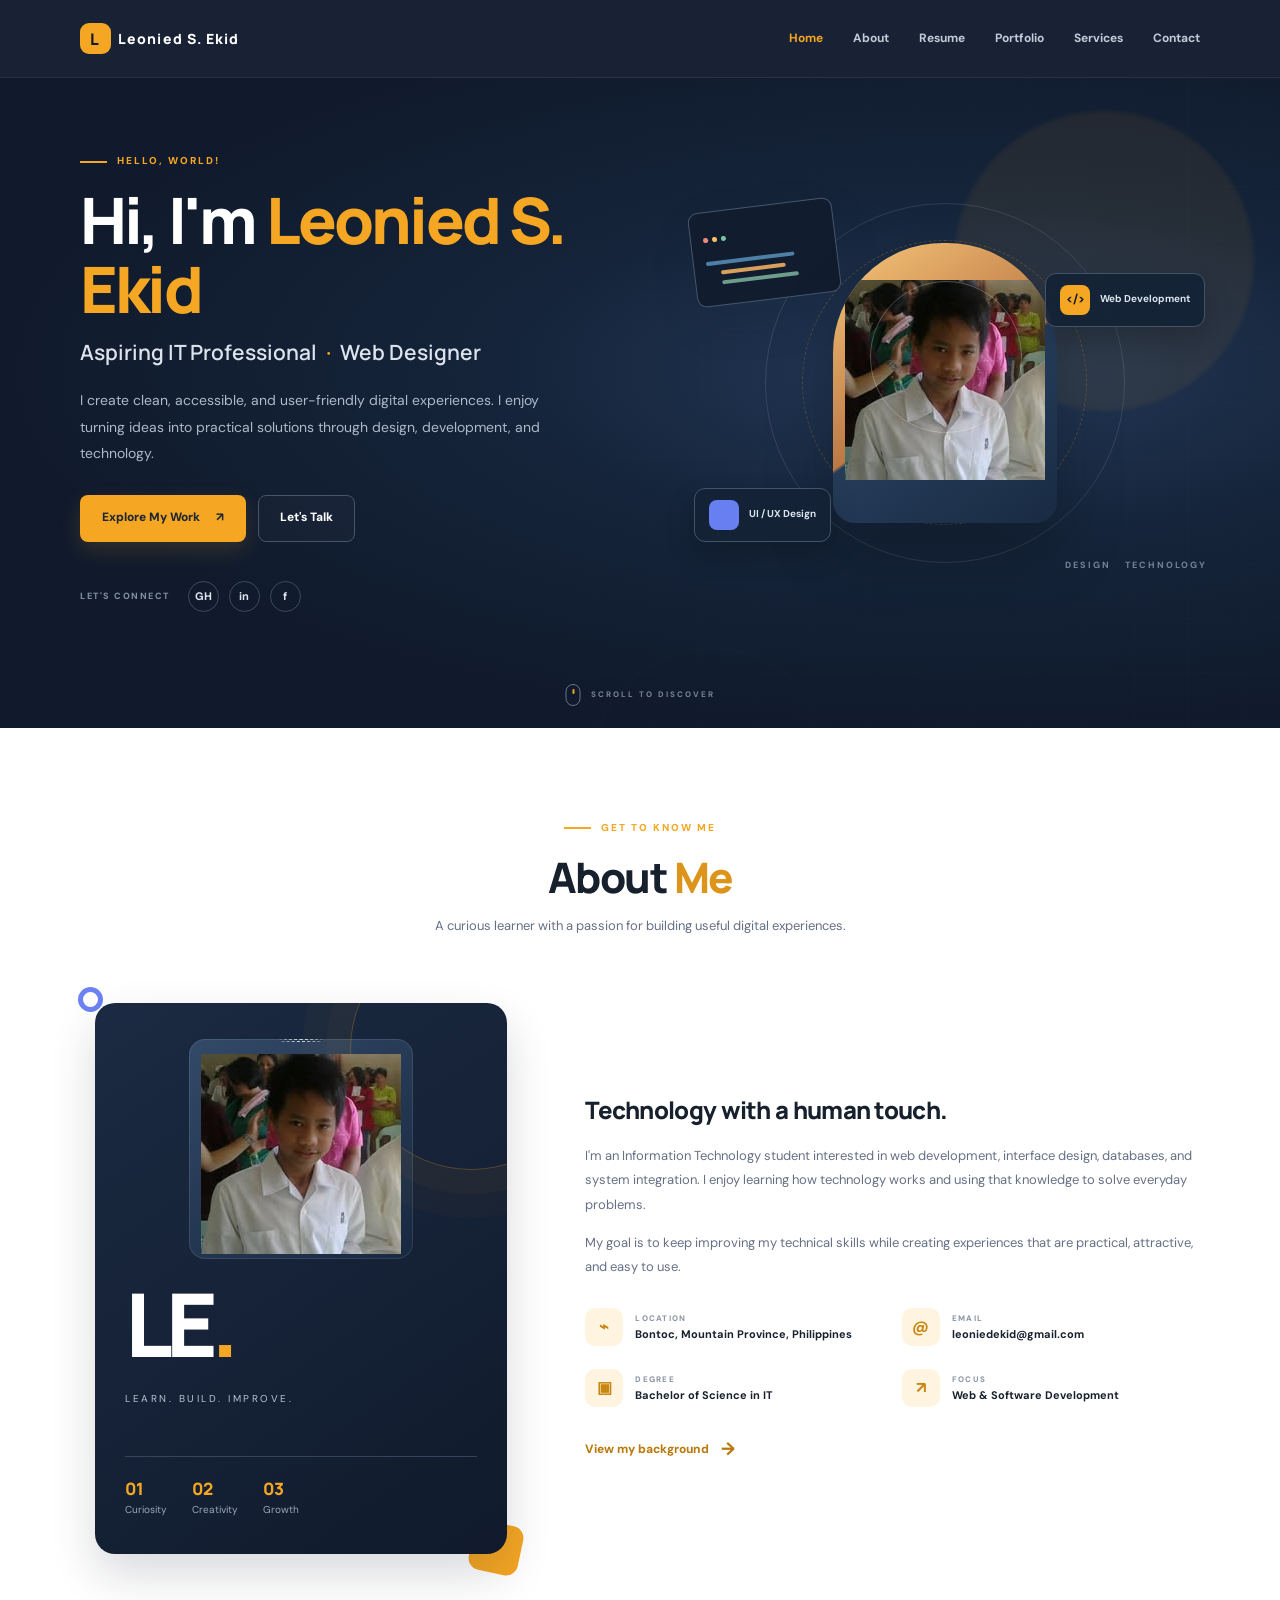
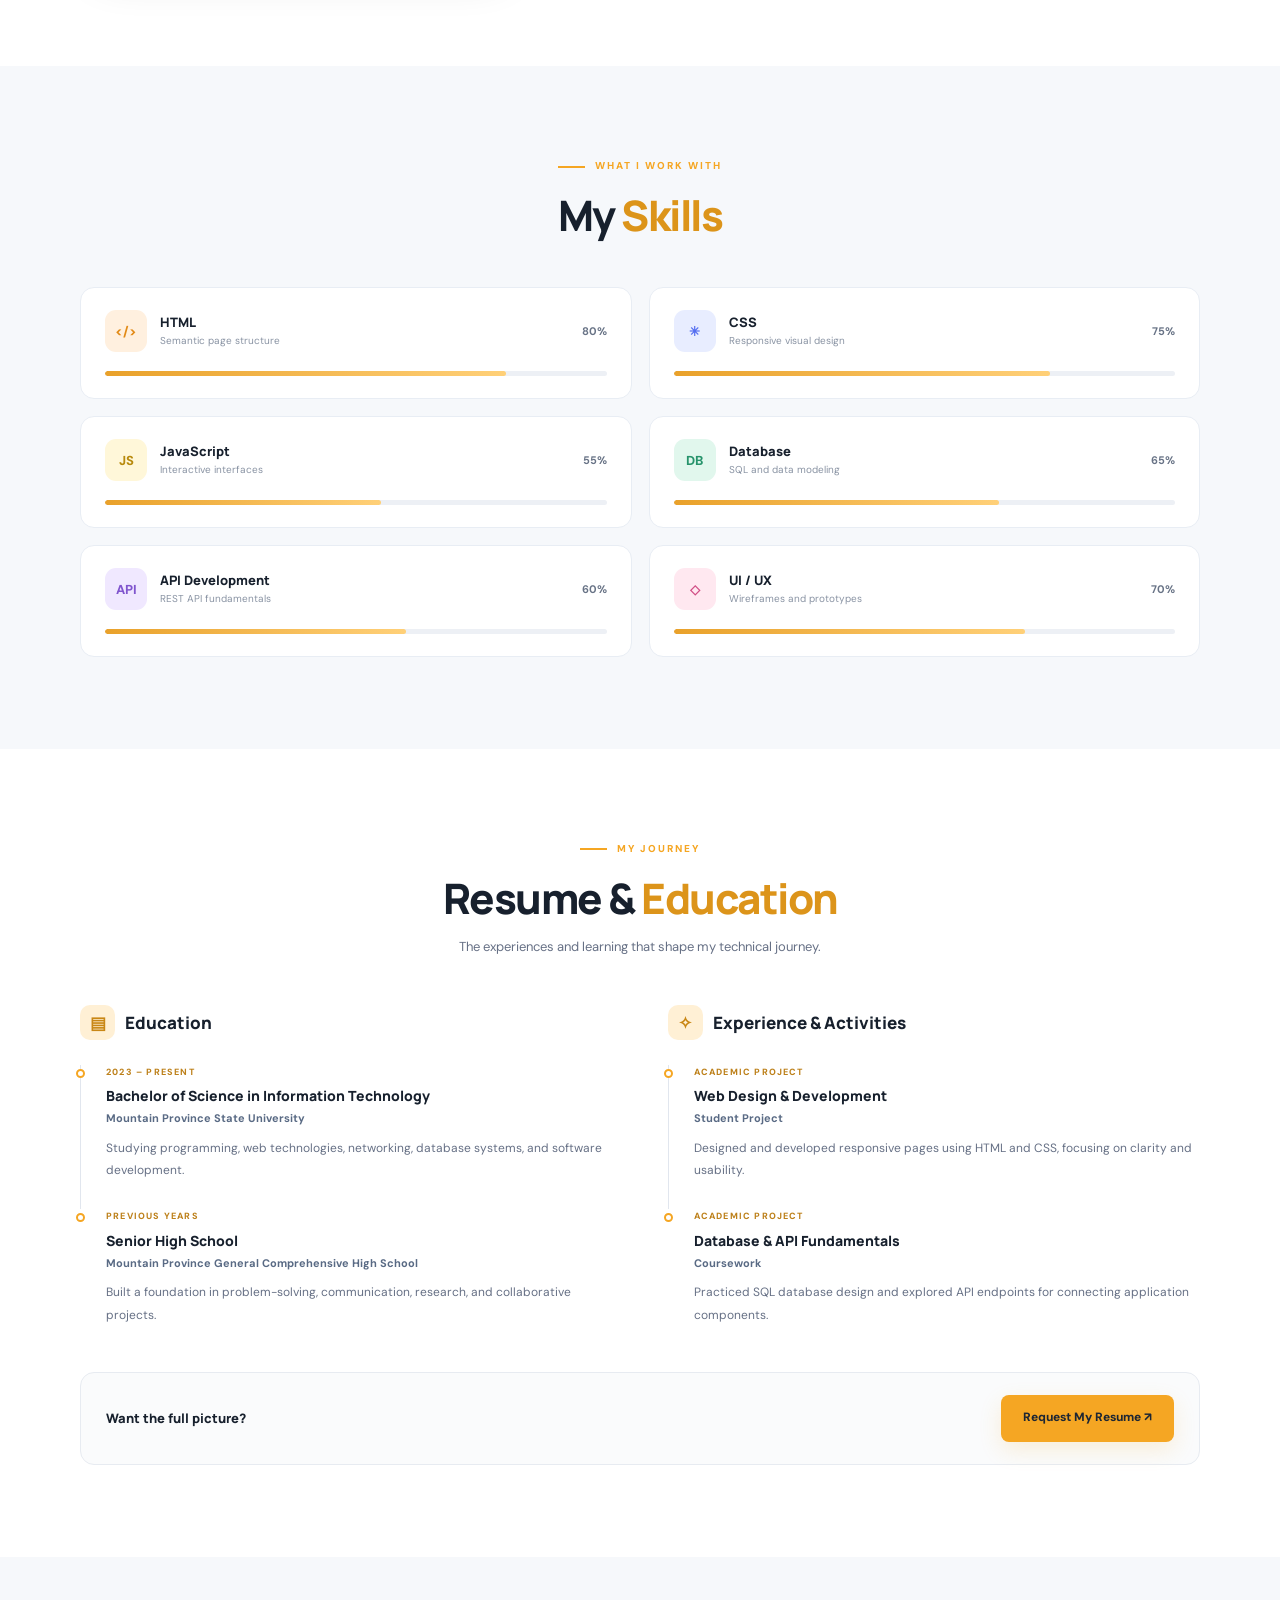
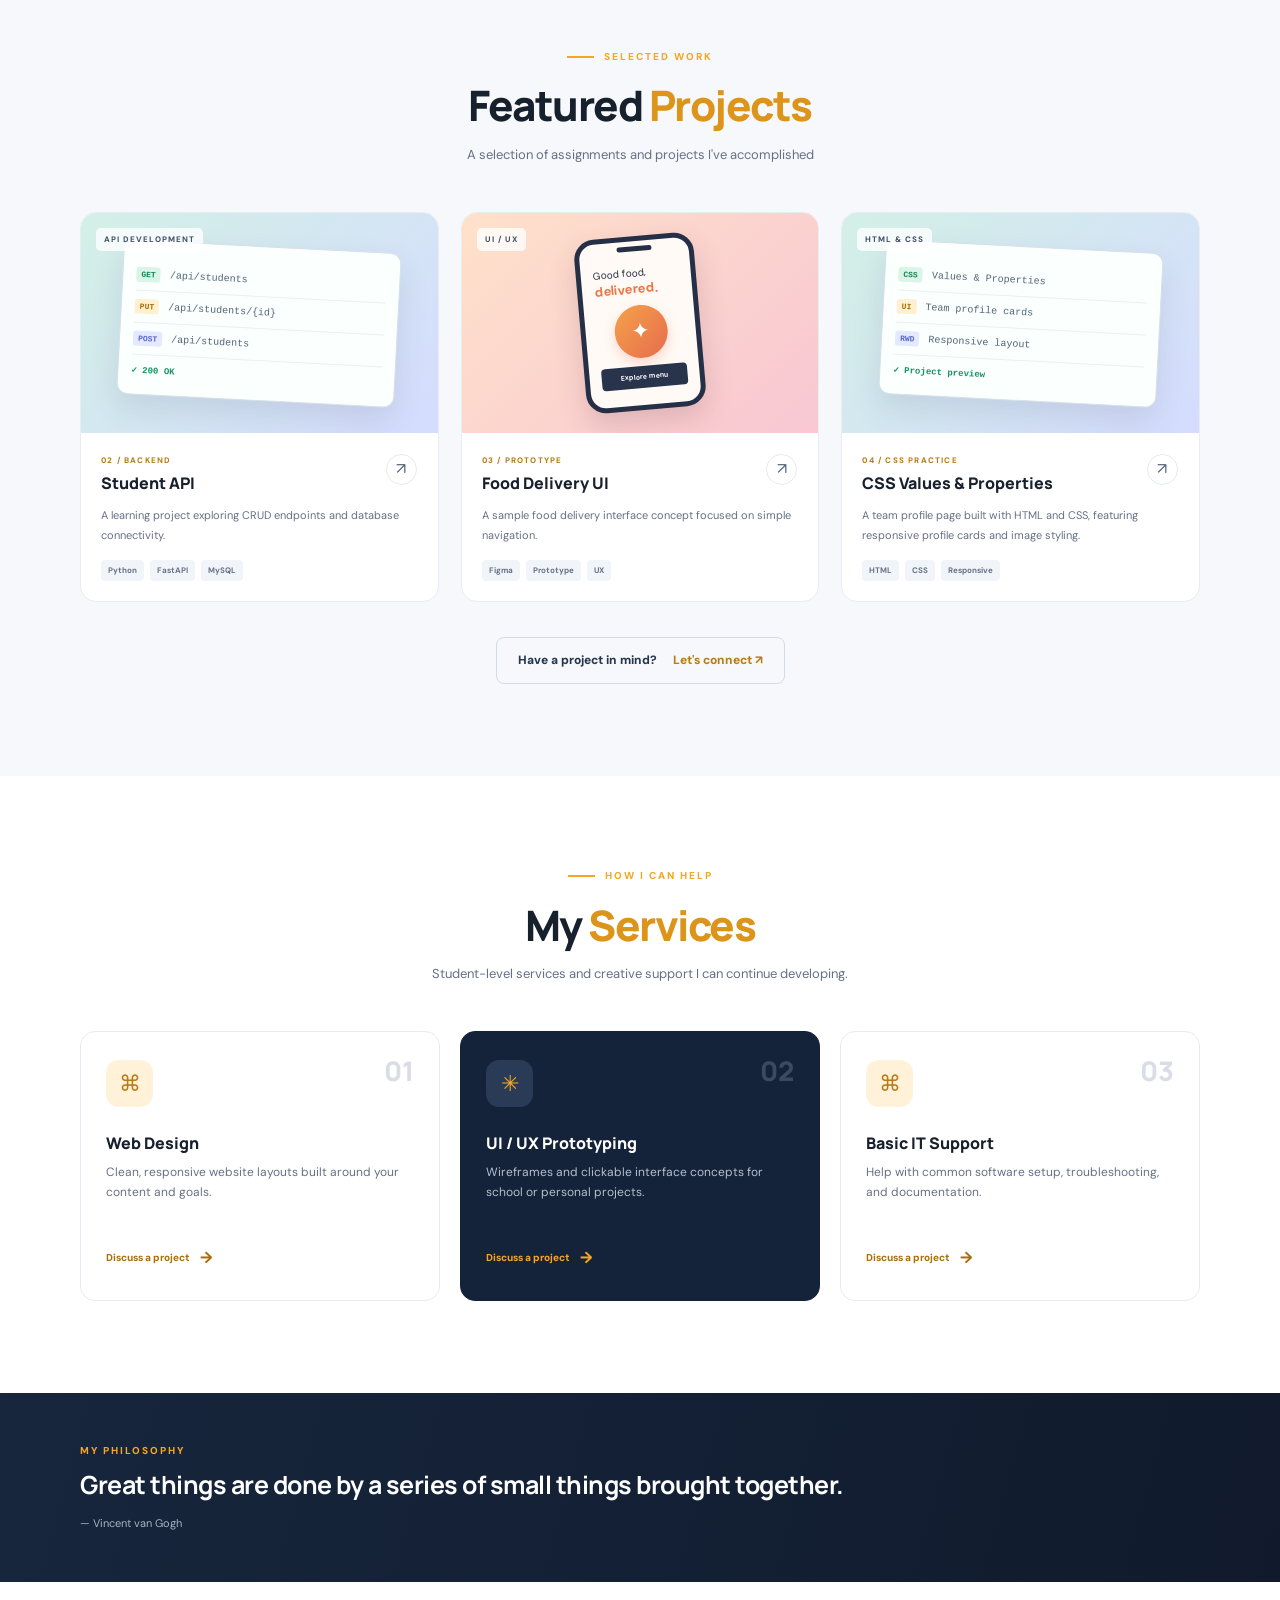
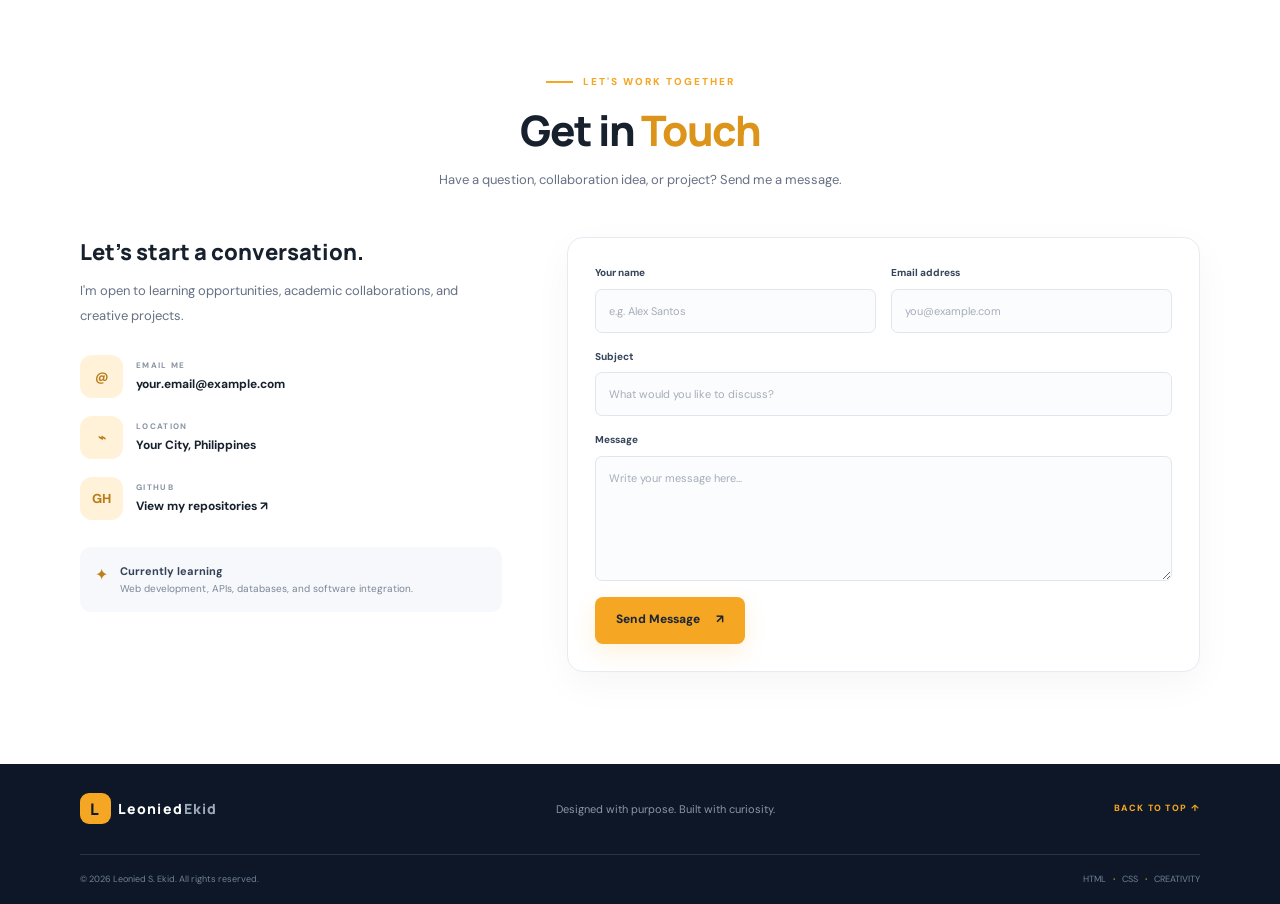
==== index.html @ 6c4c1bf0 "Update index.html" ====
<!DOCTYPE html>
<html lang="en">
<head>
  <meta charset="UTF-8">
  <meta name="viewport" content="width=device-width, initial-scale=1.0">
  <meta name="description" content="Personal portfolio of an aspiring IT professional and web designer.">
  <title>Leonied S. Ekid | IT Portfolio</title>
  <link rel="stylesheet" href="style.css">
</head>
<body>
  <header class="site-header" id="top">
    <div class="container nav-wrap">
      <a class="brand" href="#home" aria-label="Go to homepage"><span class="brand-mark">L</span> Leonied S. Ekid<span class="brand-light"></span></a>
      <input class="nav-toggle" type="checkbox" id="nav-toggle" aria-label="Toggle navigation">
      <label class="nav-toggle-label" for="nav-toggle"><span></span><span></span><span></span></label>
      <nav class="nav-menu" aria-label="Main navigation">
        <a class="active" href="#home">Home</a>
        <a href="#about">About</a>
        <a href="#resume">Resume</a>
        <a href="#portfolio">Portfolio</a>
        <a href="#services">Services</a>
        <a href="#contact">Contact</a>
      </nav>
    </div>
  </header>

  <main>
    <section class="hero" id="home">
      <div class="hero-glow glow-one"></div><div class="hero-glow glow-two"></div>
      <div class="container hero-grid">
        <div class="hero-copy">
          <p class="eyebrow"><span class="eyebrow-line"></span> HELLO, WORLD!</p>
          <h1>Hi, I'm <span>Leonied S. Ekid</span></h1>
          <h2>Aspiring IT Professional <span class="accent-dot">·</span> Web Designer</h2>
          <p class="hero-description">I create clean, accessible, and user-friendly digital experiences. I enjoy turning ideas into practical solutions through design, development, and technology.</p>
          <div class="hero-actions">
            <a class="button button-primary" href="#portfolio">Explore My Work <span aria-hidden="true">↗</span></a>
            <a class="button button-outline" href="#contact">Let's Talk</a>
          </div>
          <div class="hero-socials">
            <span>LET'S CONNECT</span>
            <a href="https://github.com/leoniedekid-netizen/" target="_blank" rel="noreferrer" aria-label="GitHub">GH</a>
            <a href="https://www.linkedin.com/" target="_blank" rel="noreferrer" aria-label="LinkedIn">in</a>
            <a href="https://www.facebook.com/DuhhhFaaq/" target="_blank" rel="noreferrer" aria-label="Facebook">f</a>
          </div>
        </div>
        <div class="hero-art" aria-label="Decorative profile illustration">
          <div class="art-ring ring-one"></div><div class="art-ring ring-two"></div>
          <div class="code-card card-top"><span class="code-dot"></span><span class="code-dot"></span><span class="code-dot"></span><div class="code-lines"><i></i><i></i><i></i></div></div>
          <div class="profile-placeholder" role="img" aria-label="Profile photo placeholder"><span class="placeholder-label"><img src="img/462060528_3878148232464799_4481136080876655393_n.jpg" alt=""></span></div>
          <div class="floating-badge badge-html"><b>&lt;/&gt;</b><span>Web Development</span></div>
          <div class="floating-badge badge-design"><b></b><span>UI / UX Design</span></div>
          <div class="art-label">DESIGN <span></span> TECHNOLOGY</div>
        </div>
      </div>
      <a class="scroll-cue" href="#about"><span></span> SCROLL TO DISCOVER</a>
    </section>

    <section class="section section-light" id="about">
      <div class="container">
        <div class="section-heading">
          <p class="eyebrow"><span class="eyebrow-line"></span> GET TO KNOW ME</p>
          <h2>About <span>Me</span></h2>
          <p>A curious learner with a passion for building useful digital experiences.</p>
        </div>
        <div class="about-grid">
          <div class="about-visual">
            <div class="about-card">
              <div class="profile-placeholder about-profile-placeholder" role="img" aria-label="Profile photo placeholder"><span class="placeholder-icon" aria-hidden="true"></span><span class="placeholder-label"><img src="img/462060528_3878148232464799_4481136080876655393_n.jpg" alt=""></span></div>
              <div class="about-monogram">LE<span>.</span></div>
              <p class="about-card-title">LEARN. BUILD. IMPROVE.</p>
              <div class="mini-stat-row"><div><strong>01</strong><span>Curiosity</span></div><div><strong>02</strong><span>Creativity</span></div><div><strong>03</strong><span>Growth</span></div></div>
            </div>
            <span class="decor decor-square"></span><span class="decor decor-circle"></span>
          </div>
          <div class="about-content">
            <h3>Technology with a human touch.</h3>
            <p class="muted">I'm an Information Technology student interested in web development, interface design, databases, and system integration. I enjoy learning how technology works and using that knowledge to solve everyday problems.</p>
            <p class="muted">My goal is to keep improving my technical skills while creating experiences that are practical, attractive, and easy to use.</p>
            <div class="details-grid">
              <div class="detail"><span class="detail-icon">⌁</span><div><small>LOCATION</small><strong>Bontoc, Mountain Province, Philippines</strong></div></div>
              <div class="detail"><span class="detail-icon">@</span><div><small>EMAIL</small><strong>leoniedekid@gmail.com</strong></div></div>
              <div class="detail"><span class="detail-icon">▣</span><div><small>DEGREE</small><strong>Bachelor of Science in IT</strong></div></div>
              <div class="detail"><span class="detail-icon">↗</span><div><small>FOCUS</small><strong>Web & Software Development</strong></div></div>
            </div>
            <a class="text-link" href="#resume">View my background <span>→</span></a>
          </div>
        </div>
      </div>
    </section>

    <section class="section skills-section" id="skills">
      <div class="container">
        <div class="section-heading">
          <p class="eyebrow"><span class="eyebrow-line"></span> WHAT I WORK WITH</p>
          <h2>My <span>Skills</span></h2>
        </div>
        <div class="skills-grid">
          <div class="skill-card"><div class="skill-top"><span class="skill-icon orange">&lt;/&gt;</span><div><h3>HTML</h3><p>Semantic page structure</p></div><strong>80%</strong></div><div class="progress"><span style="width:80%"></span></div></div>
          <div class="skill-card"><div class="skill-top"><span class="skill-icon blue">✳</span><div><h3>CSS</h3><p>Responsive visual design</p></div><strong>75%</strong></div><div class="progress"><span style="width:75%"></span></div></div>
          <div class="skill-card"><div class="skill-top"><span class="skill-icon yellow">JS</span><div><h3>JavaScript</h3><p>Interactive interfaces</p></div><strong>55%</strong></div><div class="progress"><span style="width:55%"></span></div></div>
          <div class="skill-card"><div class="skill-top"><span class="skill-icon green">DB</span><div><h3>Database</h3><p>SQL and data modeling</p></div><strong>65%</strong></div><div class="progress"><span style="width:65%"></span></div></div>
          <div class="skill-card"><div class="skill-top"><span class="skill-icon purple">API</span><div><h3>API Development</h3><p>REST API fundamentals</p></div><strong>60%</strong></div><div class="progress"><span style="width:60%"></span></div></div>
          <div class="skill-card"><div class="skill-top"><span class="skill-icon pink">◇</span><div><h3>UI / UX</h3><p>Wireframes and prototypes</p></div><strong>70%</strong></div><div class="progress"><span style="width:70%"></span></div></div>
        </div>
      </div>
    </section>

    <section class="section section-light" id="resume">
      <div class="container">
        <div class="section-heading">
          <p class="eyebrow"><span class="eyebrow-line"></span> MY JOURNEY</p>
          <h2>Resume & <span>Education</span></h2>
          <p>The experiences and learning that shape my technical journey.</p>
        </div>
        <div class="resume-grid">
          <div class="resume-column"><h3 class="column-title"><span>▤</span> Education</h3>
            <article class="timeline-item"><span class="timeline-dot"></span><p class="timeline-date">2023 – PRESENT</p><h4>Bachelor of Science in Information Technology</h4><p class="timeline-place">Mountain Province State University</p><p class="muted">Studying programming, web technologies, networking, database systems, and software development.</p></article>
            <article class="timeline-item"><span class="timeline-dot"></span><p class="timeline-date">PREVIOUS YEARS</p><h4>Senior High School</h4><p class="timeline-place">Mountain Province General Comprehensive High School</p><p class="muted">Built a foundation in problem-solving, communication, research, and collaborative projects.</p></article>
          </div>
          <div class="resume-column"><h3 class="column-title"><span>✧</span> Experience & Activities</h3>
            <article class="timeline-item"><span class="timeline-dot"></span><p class="timeline-date">ACADEMIC PROJECT</p><h4>Web Design & Development</h4><p class="timeline-place">Student Project</p><p class="muted">Designed and developed responsive pages using HTML and CSS, focusing on clarity and usability.</p></article>
            <article class="timeline-item"><span class="timeline-dot"></span><p class="timeline-date">ACADEMIC PROJECT</p><h4>Database & API Fundamentals</h4><p class="timeline-place">Coursework</p><p class="muted">Practiced SQL database design and explored API endpoints for connecting application components.</p></article>
          </div>
        </div>
        <div class="resume-download"><p><strong>Want the full picture?</strong></p><a class="button button-primary" href="#contact">Request My Resume ↗</a></div>
      </div>
    </section>

    <section class="section portfolio-section" id="portfolio">
      <div class="container">
        <div class="section-heading">
          <p class="eyebrow"><span class="eyebrow-line"></span> SELECTED WORK</p>
          <h2>Featured <span>Projects</span></h2>
          <p>A selection of assignments and projects I've accomplished</p>
        </div>
        <div class="project-grid">
          
          <article class="project-card"><div class="project-art project-art-two"><span class="project-chip">API DEVELOPMENT</span><div class="api-mock"><div class="api-line"><b>GET</b><span>/api/students</span></div><div class="api-line"><b class="put">PUT</b><span>/api/students/{id}</span></div><div class="api-line"><b class="post">POST</b><span>/api/students</span></div><div class="api-status">✓ 200 OK</div></div></div><div class="project-info"><div><p class="project-category">02 / BACKEND</p><h3>Student API</h3></div><a href="#contact" class="project-arrow" aria-label="Ask about Student API">↗</a><p>A learning project exploring CRUD endpoints and database connectivity.</p><div class="tag-row"><span>Python</span><span>FastAPI</span><span>MySQL</span></div></div></article>
          <article class="project-card"><div class="project-art project-art-three"><span class="project-chip">UI / UX</span><div class="phone-mock"><div class="phone-notch"></div><div class="phone-title">Good food,<br><b>delivered.</b></div><div class="food-circle">✦</div><div class="phone-button">Explore menu</div></div></div><div class="project-info"><div><p class="project-category">03 / PROTOTYPE</p><h3>Food Delivery UI</h3></div><a href="#contact" class="project-arrow" aria-label="Ask about Food Delivery UI">↗</a><p>A sample food delivery interface concept focused on simple navigation.</p><div class="tag-row"><span>Figma</span><span>Prototype</span><span>UX</span></div></div></article>
          <article class="project-card">
            <div class="project-art project-art-two">
              <span class="project-chip">HTML &amp; CSS</span>
              <div class="api-mock">
                <div class="api-line"><b>CSS</b><span>Values &amp; Properties</span></div>
                <div class="api-line"><b class="put">UI</b><span>Team profile cards</span></div>
                <div class="api-line"><b class="post">RWD</b><span>Responsive layout</span></div>
                <div class="api-status">✓ Project preview</div>
              </div>
            </div>
            <div class="project-info">
              <div><p class="project-category">04 / CSS PRACTICE</p><h3>CSS Values &amp; Properties</h3></div>
              <a href="css_values/index.html" class="project-arrow" aria-label="Open CSS Values and Properties project" target="_blank" rel="noopener noreferrer">↗</a>
              <p>A team profile page built with HTML and CSS, featuring responsive profile cards and image styling.</p>
              <div class="tag-row"><span>HTML</span><span>CSS</span><span>Responsive</span></div>
            </div>
          </article>
        </div>
        <div class="center-action"><a class="button button-outline-dark" href="#contact">Have a project in mind? <span>Let's connect ↗</span></a></div>
      </div>
    </section>

    <section class="section services-section" id="services">
      <div class="container">
        <div class="section-heading">
          <p class="eyebrow"><span class="eyebrow-line"></span> HOW I CAN HELP</p>
          <h2>My <span>Services</span></h2>
          <p>Student-level services and creative support I can continue developing.</p>
        </div>
        <div class="service-grid">
          <article class="service-card"><div class="service-icon">⌘</div><p class="service-number">01</p><h3>Web Design</h3><p>Clean, responsive website layouts built around your content and goals.</p><a href="#contact">Discuss a project <span>→</span></a></article>
          <article class="service-card featured-service"><div class="service-icon">✳</div><p class="service-number">02</p><h3>UI / UX Prototyping</h3><p>Wireframes and clickable interface concepts for school or personal projects.</p><a href="#contact">Discuss a project <span>→</span></a></article>
          <article class="service-card"><div class="service-icon">⌘</div><p class="service-number">03</p><h3>Basic IT Support</h3><p>Help with common software setup, troubleshooting, and documentation.</p><a href="#contact">Discuss a project <span>→</span></a></article>
        </div>
      </div>
    </section>

    <section class="quote-band">
      <div class="container quote-content"><div><p class="eyebrow">MY PHILOSOPHY</p><blockquote>Great things are done by a series of small things brought together.</blockquote><p class="quote-author">— Vincent van Gogh</p></div></div>
    </section>

    <section class="section section-light" id="contact">
      <div class="container">
        <div class="section-heading">
          <p class="eyebrow"><span class="eyebrow-line"></span> LET'S WORK TOGETHER</p>
          <h2>Get in <span>Touch</span></h2>
          <p>Have a question, collaboration idea, or project? Send me a message.</p>
        </div>
        <div class="contact-grid">
          <div class="contact-info"><h3>Let's start a conversation.</h3><p class="muted">I'm open to learning opportunities, academic collaborations, and creative projects.</p>
            <a class="contact-method" href="mailto:your.email@example.com"><span class="contact-icon">@</span><span><small>EMAIL ME</small><strong>your.email@example.com</strong></span></a>
            <div class="contact-method"><span class="contact-icon">⌁</span><span><small>LOCATION</small><strong>Your City, Philippines</strong></span></div>
            <a class="contact-method" href="https://github.com/leoniedekid-netizen/leoniedekid.github.io" target="_blank" rel="noreferrer"><span class="contact-icon">GH</span><span><small>GITHUB</small><strong>View my repositories ↗</strong></span></a>
            <div class="contact-note"><span>✦</span><p><strong>Currently learning</strong><br>Web development, APIs, databases, and software integration.</p></div>
          </div>
          <form class="contact-form" action="mailto:your.email@example.com" method="post" enctype="text/plain">
            <div class="form-row"><label for="name">Your name<input id="name" name="Name" type="text" placeholder="e.g. Alex Santos" required></label><label for="email">Email address<input id="email" name="Email" type="email" placeholder="you@example.com" required></label></div>
            <label for="subject">Subject<input id="subject" name="Subject" type="text" placeholder="What would you like to discuss?" required></label>
            <label for="message">Message<textarea id="message" name="Message" rows="5" placeholder="Write your message here..." required></textarea></label>
            <button class="button button-primary submit-button" type="submit">Send Message <span>↗</span></button>
           
          </form>
        </div>
      </div>
    </section>
  </main>

  <footer class="site-footer">
    <div class="container footer-main"><a class="brand" href="#home"><span class="brand-mark">L</span> Leonied<span class="brand-light">Ekid</span></a><p>Designed with purpose. Built with curiosity.</p><a class="back-top" href="#top">BACK TO TOP ↑</a></div>
    <div class="container footer-bottom"><span>© 2026 Leonied S. Ekid. All rights reserved.</span><span>HTML <b>·</b> CSS <b>·</b> CREATIVITY</span></div>
  </footer>
</body>
</html>
---- style.css ----
/* ==========================================================
   PERSONAL PORTFOLIO — responsive stylesheet
   Edit colors, text, skill levels, and project details as needed.
   ========================================================== */
@import url('https://fonts.googleapis.com/css2?family=DM+Sans:wght@400;500;600;700&family=Manrope:wght@400;500;600;700;800&display=swap');

:root {
  --ink: #17202d;
  --muted: #667085;
  --paper: #ffffff;
  --soft: #f6f8fb;
  --line: #e7ebf1;
  --navy: #101a2c;
  --navy-2: #17263d;
  --accent: #f5a623;
  --accent-2: #ffca70;
  --blue: #5878f7;
  --radius: 18px;
  --shadow: 0 18px 50px rgba(19, 32, 52, .08);
}
* { box-sizing: border-box; }
html { scroll-behavior: smooth; scroll-padding-top: 86px; }
body { margin: 0; font-family: 'DM Sans', sans-serif; color: var(--ink); background: var(--paper); line-height: 1.65; }
a { color: inherit; text-decoration: none; }
button, input, textarea { font: inherit; }
.container { width: min(1120px, calc(100% - 44px)); margin: 0 auto; }
.site-header { height: 78px; position: sticky; top: 0; z-index: 20; background: rgba(16, 26, 44, .96); backdrop-filter: blur(14px); border-bottom: 1px solid rgba(255,255,255,.07); }
.nav-wrap { height: 100%; display: flex; align-items: center; justify-content: space-between; gap: 28px; }
.brand { display: inline-flex; align-items: center; gap: 7px; color: white; font: 800 14px 'Manrope', sans-serif; letter-spacing: 1.1px; white-space: nowrap; }
.brand-mark { display: grid; place-items: center; width: 31px; height: 31px; color: var(--navy); background: var(--accent); border-radius: 9px; font-size: 16px; }
.brand-light { color: #9da9bb; margin-left: -6px; }
.nav-menu { display: flex; align-items: center; gap: 30px; }
.nav-menu a { color: #c2cbd8; font-size: 12px; font-weight: 700; transition: color .2s; }
.nav-menu a:hover, .nav-menu a.active { color: var(--accent); }
.nav-toggle, .nav-toggle-label { display: none; }
.hero { min-height: 650px; position: relative; overflow: hidden; color: white; background: radial-gradient(ellipse at 75% 45%, #243958 0, #15243a 34%, #101a2c 70%); display: flex; align-items: center; }
.hero::after { content: ''; position: absolute; inset: 0; opacity: .12; pointer-events: none; background-image: linear-gradient(rgba(255,255,255,.08) 1px, transparent 1px), linear-gradient(90deg, rgba(255,255,255,.08) 1px, transparent 1px); background-size: 54px 54px; mask-image: linear-gradient(90deg, transparent, black); }
.hero-glow { position: absolute; border-radius: 50%; filter: blur(2px); pointer-events: none; }
.glow-one { width: 300px; height: 300px; background: rgba(245,166,35,.07); right: 2%; top: 5%; }
.glow-two { width: 240px; height: 240px; border: 1px solid rgba(255,255,255,.06); right: 35%; bottom: -160px; }
.hero-grid { display: grid; grid-template-columns: 1.05fr .95fr; align-items: center; gap: 45px; padding-top: 35px; padding-bottom: 76px; position: relative; z-index: 1; }
.eyebrow { display: flex; align-items: center; gap: 10px; color: var(--accent); font-size: 10px; font-weight: 800; letter-spacing: 2px; margin: 0 0 15px; }
.eyebrow-line { display: inline-block; width: 27px; height: 2px; background: var(--accent); }
.hero h1 { font: 800 clamp(42px, 5vw, 66px)/1.08 'Manrope', sans-serif; letter-spacing: -2.8px; margin: 0 0 15px; }
.hero h1 span, .section-heading h2 span { color: var(--accent); }
.hero h2 { font: 600 clamp(16px, 2vw, 21px) 'Manrope', sans-serif; color: #dce3ec; margin: 0 0 21px; }
.accent-dot { color: var(--accent); padding: 0 5px; }
.hero-description { max-width: 500px; color: #aeb9c9; font-size: 14px; line-height: 1.9; }
.hero-actions { display: flex; gap: 12px; flex-wrap: wrap; margin-top: 28px; }
.button { min-height: 47px; display: inline-flex; align-items: center; justify-content: center; gap: 16px; padding: 0 21px; border: 1px solid transparent; border-radius: 8px; cursor: pointer; font-size: 12px; font-weight: 800; transition: transform .2s, background .2s, border-color .2s; }
.button:hover { transform: translateY(-2px); }
.button-primary { background: var(--accent); color: #1d2633; box-shadow: 0 8px 22px rgba(245,166,35,.16); }
.button-primary:hover { background: var(--accent-2); }
.button-outline { color: white; border-color: #46556b; background: rgba(255,255,255,.02); }
.button-outline:hover { border-color: var(--accent); }
.hero-socials { display: flex; align-items: center; gap: 10px; margin-top: 39px; }
.hero-socials > span { color: #8290a4; font-size: 9px; font-weight: 800; letter-spacing: 1.5px; margin-right: 8px; }
.hero-socials a { display: grid; place-items: center; width: 31px; height: 31px; border: 1px solid #3b4a60; border-radius: 50%; color: #dce3ec; font-size: 11px; font-weight: 800; }
.hero-socials a:hover { color: var(--accent); border-color: var(--accent); }
.hero-art { height: 430px; position: relative; display: grid; place-items: center; }
.art-ring { position: absolute; border: 1px solid rgba(255,255,255,.11); border-radius: 50%; }
.ring-one { width: 360px; height: 360px; }
.ring-two { width: 285px; height: 285px; border-style: dashed; border-color: rgba(245,166,35,.25); }
.profile-placeholder { width: 224px; height: 280px; position: relative; overflow: hidden; border-radius: 110px 110px 22px 22px; background: linear-gradient(145deg, #f7c77a, #bd7845 52%, #253c59 53%, #192b43); box-shadow: 0 28px 65px rgba(0,0,0,.25); }
.hero-profile-image { display: block; width: 100%; height: 100%; object-fit: cover; object-position: center; }
.profile-placeholder::before { content: ''; position: absolute; width: 150px; height: 150px; border: 1px solid rgba(255,255,255,.25); border-radius: 50%; top: 38px; left: 37px; }
.profile-caption { position: absolute; bottom: 15px; left: 0; right: 0; z-index: 1; text-align: center; color: #d7dfeb; font-size: 8px; line-height: 1.6; letter-spacing: 2px; }
.profile-caption b { color: var(--accent); }
.code-card { position: absolute; top: 37px; left: 3px; width: 145px; height: 95px; padding: 12px; border: 1px solid #46566c; border-radius: 10px; background: rgba(17,28,46,.92); box-shadow: var(--shadow); transform: rotate(-7deg); }
.code-dot { display: inline-block; width: 5px; height: 5px; border-radius: 50%; background: #f28a76; margin-right: 4px; }
.code-dot:nth-child(2) { background: #f4c45e; }.code-dot:nth-child(3) { background: #77c69c; }
.code-lines { margin-top: 11px; display: grid; gap: 6px; }
.code-lines i { display: block; height: 4px; width: 75%; border-radius: 5px; background: #4e80a6; }
.code-lines i:nth-child(2) { width: 55%; margin-left: 14px; background: #d9a05b; }.code-lines i:nth-child(3) { width: 65%; margin-left: 14px; background: #6d9d8c; }
.floating-badge { position: absolute; display: flex; align-items: center; gap: 10px; padding: 11px 14px; border: 1px solid #43536a; border-radius: 11px; background: rgba(20,34,54,.94); box-shadow: 0 12px 28px rgba(0,0,0,.2); color: #dce4ef; font-size: 10px; font-weight: 700; }
.floating-badge b { display: grid; place-items: center; width: 30px; height: 30px; border-radius: 8px; color: var(--navy); background: var(--accent); font-size: 12px; }
.badge-html { right: -5px; top: 105px; }.badge-design { bottom: 56px; left: 5px; }.badge-design b { color: white; background: #687ff2; font-size: 18px; }
.art-label { position: absolute; right: -7px; bottom: 25px; color: #718198; font-size: 9px; letter-spacing: 2px; font-weight: 800; }.art-label span { color: var(--accent); padding: 0 5px; }
.scroll-cue { position: absolute; z-index: 2; bottom: 22px; left: 50%; transform: translateX(-50%); display: flex; align-items: center; gap: 10px; color: #74839a; font-size: 8px; font-weight: 800; letter-spacing: 2px; white-space: nowrap; }
.scroll-cue span { width: 15px; height: 22px; border: 1px solid #67758b; border-radius: 10px; position: relative; }.scroll-cue span::after { content: ''; position: absolute; top: 4px; left: 6px; width: 2px; height: 5px; background: var(--accent); border-radius: 2px; }
.section { padding: 92px 0; }
.section-light { background: #fff; }
.section-heading { text-align: center; max-width: 600px; margin: 0 auto 47px; }
.section-heading .eyebrow { justify-content: center; }
.section-heading h2 { font: 800 clamp(30px, 4vw, 42px)/1.2 'Manrope', sans-serif; letter-spacing: -1.5px; margin: 0 0 13px; }
.section-heading h2 span { color: #dc941a; }
.section-heading > p:last-child { margin: 0; color: var(--muted); font-size: 13px; }
.about-grid { display: grid; grid-template-columns: .82fr 1.18fr; align-items: center; gap: 78px; }
.about-visual { position: relative; padding: 20px 0 20px 15px; }
.about-card { position: relative; z-index: 1; min-height: 350px; padding: 36px 30px; border-radius: 20px; overflow: hidden; color: white; background: linear-gradient(145deg, #1b2a42, #101a2c); box-shadow: 0 20px 45px rgba(16,26,44,.16); }
.about-card::after { content: ''; position: absolute; width: 240px; height: 240px; border: 1px solid rgba(245,166,35,.28); border-radius: 50%; right: -85px; top: -75px; box-shadow: 0 0 0 24px rgba(245,166,35,.03), 0 0 0 48px rgba(245,166,35,.025); }
.about-monogram { font: 800 88px/1 'Manrope', sans-serif; letter-spacing: -7px; color: #fff; margin: 15px 0 24px; }.about-monogram span { color: var(--accent); }
.about-card-title { font-size: 10px; letter-spacing: 2.5px; color: #b9c4d3; }
.mini-stat-row { display: flex; gap: 25px; border-top: 1px solid #35445a; margin-top: 48px; padding-top: 20px; }
.mini-stat-row div { display: grid; gap: 2px; }.mini-stat-row strong { color: var(--accent); font: 800 17px 'Manrope', sans-serif; }.mini-stat-row span { color: #9ba8ba; font-size: 10px; }
.decor { position: absolute; display: block; }.decor-square { width: 50px; height: 50px; background: var(--accent); border-radius: 12px; right: -14px; bottom: 1px; transform: rotate(12deg); }.decor-circle { width: 25px; height: 25px; border: 5px solid #6c83f5; border-radius: 50%; left: -2px; top: 4px; }
.about-content h3 { font: 800 24px 'Manrope', sans-serif; letter-spacing: -.7px; margin: 0 0 18px; }.muted { color: var(--muted); font-size: 13px; line-height: 1.9; }
.details-grid { display: grid; grid-template-columns: 1fr 1fr; gap: 23px 18px; margin: 28px 0; }
.detail { display: flex; align-items: center; gap: 12px; min-width: 0; }.detail-icon { display: grid; place-items: center; width: 38px; height: 38px; flex: 0 0 38px; border-radius: 10px; color: #c88612; background: #fff4df; font-weight: 800; }
.detail div { min-width: 0; }.detail small, .contact-method small { display: block; color: #8b95a5; font-size: 8px; font-weight: 800; letter-spacing: 1.3px; }.detail strong { display: block; font-size: 11px; overflow-wrap: anywhere; }
.text-link { display: inline-flex; align-items: center; gap: 12px; color: #b8790d; font-size: 12px; font-weight: 800; }.text-link span { font-size: 18px; transition: transform .2s; }.text-link:hover span { transform: translateX(4px); }
.skills-section { background: #f6f8fb; }
.skills-grid { display: grid; grid-template-columns: repeat(2, 1fr); gap: 17px; }
.skill-card { padding: 22px 24px; border: 1px solid #e8edf4; border-radius: 14px; background: white; transition: transform .2s, box-shadow .2s; }.skill-card:hover { transform: translateY(-3px); box-shadow: var(--shadow); }
.skill-top { display: flex; align-items: center; gap: 13px; }.skill-icon { display: grid; place-items: center; width: 42px; height: 42px; flex: 0 0 42px; border-radius: 11px; font-size: 13px; font-weight: 800; }.orange { background: #fff0df; color: #e28a16; }.blue { background: #e8edff; color: #536df0; }.yellow { background: #fff7d9; color: #b88a0d; }.green { background: #e1f7ed; color: #26936b; }.purple { background: #f0e8ff; color: #8055ce; }.pink { background: #ffe8f0; color: #d14d85; }
.skill-top div { flex: 1; }.skill-top h3 { font: 800 13px 'Manrope', sans-serif; margin: 0; }.skill-top p { margin: 2px 0 0; color: #8993a3; font-size: 10px; }.skill-top > strong { color: #687386; font-size: 11px; }
.progress { height: 5px; margin-top: 19px; border-radius: 9px; overflow: hidden; background: #edf0f5; }.progress span { display: block; height: 100%; border-radius: inherit; background: linear-gradient(90deg, #e9a12a, #ffd078); }
.skills-note { margin: 20px 0 0; text-align: center; color: #98a1ae; font-size: 10px; }
.resume-grid { display: grid; grid-template-columns: 1fr 1fr; gap: 55px; }.column-title { display: flex; align-items: center; gap: 10px; font: 800 17px 'Manrope', sans-serif; margin: 0 0 25px; }.column-title span { display: grid; place-items: center; width: 35px; height: 35px; border-radius: 10px; background: #fff0d5; color: #c98715; }
.timeline-item { position: relative; padding: 0 0 27px 25px; border-left: 1px solid #e1e6ee; }.timeline-item:last-child { border-left-color: transparent; padding-bottom: 0; }.timeline-dot { position: absolute; left: -5px; top: 4px; width: 9px; height: 9px; border: 2px solid var(--accent); border-radius: 50%; background: white; }.timeline-date { color: #bd801a; font-size: 9px; font-weight: 800; letter-spacing: 1.2px; margin: 0 0 7px; }.timeline-item h4 { margin: 0 0 4px; font: 800 14px 'Manrope', sans-serif; }.timeline-place { color: #596a84; font-size: 11px; font-weight: 700; margin: 0 0 9px; }.timeline-item .muted { margin: 0; font-size: 12px; }
.resume-download { display: flex; align-items: center; justify-content: space-between; gap: 20px; padding: 22px 25px; margin-top: 45px; border: 1px solid var(--line); border-radius: 14px; background: #fafbfc; }.resume-download p { display: grid; margin: 0; gap: 3px; }.resume-download strong { font: 800 13px 'Manrope', sans-serif; }.resume-download p span { color: var(--muted); font-size: 11px; }
.portfolio-section { background: #f6f8fb; }.project-grid { display: grid; grid-template-columns: repeat(3, 1fr); gap: 22px; }.project-card { min-width: 0; background: white; border: 1px solid #e8edf3; border-radius: 16px; overflow: hidden; transition: transform .25s, box-shadow .25s; }.project-card:hover { transform: translateY(-5px); box-shadow: var(--shadow); }
.project-art { height: 220px; position: relative; display: grid; place-items: center; overflow: hidden; }.project-art-one { background: linear-gradient(135deg, #d9e5f7, #f6d8a5); }.project-art-two { background: linear-gradient(135deg, #d3f0e6, #d5dcff); }.project-art-three { background: linear-gradient(135deg, #ffe1ca, #f8c7d3); }
.project-chip { position: absolute; z-index: 2; top: 15px; left: 15px; padding: 5px 8px; border-radius: 5px; background: rgba(255,255,255,.78); color: #42516a; font-size: 8px; font-weight: 800; letter-spacing: 1px; }
.browser-mock { width: 68%; height: 132px; border-radius: 8px; background: #fff; box-shadow: 0 14px 30px #3c4b6424; transform: rotate(-4deg); overflow: hidden; }.browser-bar { height: 19px; display: flex; gap: 4px; align-items: center; padding-left: 9px; background: #f3f5f8; }.browser-bar i { width: 5px; height: 5px; background: #edaa8c; border-radius: 50%; }.browser-bar i:nth-child(2) { background: #eacb78; }.browser-bar i:nth-child(3) { background: #86c6a5; }.mock-content { padding: 14px; }.mock-content b { display: inline-block; width: 42%; height: 6px; background: #263c59; border-radius: 3px; margin-right: 40%; }.mock-content b:nth-child(2) { width: 23%; height: 4px; background: #e5a33c; margin: 9px 0; }.mock-content span { display: block; width: 75%; height: 4px; background: #dce2eb; margin: 5px 0; }.mock-content em { display: block; width: 40px; height: 13px; background: #e9a12a; border-radius: 3px; margin-top: 10px; }
.api-mock { width: 78%; padding: 18px 13px; border: 1px solid #d5e0e8; border-radius: 11px; background: #fbfffd; box-shadow: 0 14px 30px #3c4b6420; transform: rotate(3deg); }.api-line { display: flex; align-items: center; gap: 9px; padding: 8px 0; border-bottom: 1px solid #e9f0ee; font: 10px monospace; color: #536579; }.api-line b { padding: 3px 5px; border-radius: 3px; background: #d8f5e7; color: #178353; font-size: 8px; }.api-line b.put { background: #fff0d0; color: #a76d08; }.api-line b.post { background: #e5e9ff; color: #5667c7; }.api-status { margin-top: 10px; color: #1a9360; font: 800 9px monospace; }
.phone-mock { position: relative; width: 120px; height: 174px; border: 5px solid #253047; border-radius: 20px; background: #fffaf5; box-shadow: 0 12px 28px #6d3d4a30; padding: 25px 12px 10px; transform: rotate(-5deg); }.phone-notch { position: absolute; top: 5px; left: 38px; width: 35px; height: 5px; background: #253047; border-radius: 5px; }.phone-title { color: #283348; font-size: 10px; line-height: 1.35; }.phone-title b { color: #e97845; font-size: 13px; }.food-circle { display: grid; place-items: center; width: 53px; height: 53px; margin: 8px auto; border-radius: 50%; color: white; font-size: 22px; background: linear-gradient(135deg, #f5a24a, #e66c4d); box-shadow: 0 5px 12px #e66c4d40; }.phone-button { padding: 5px; border-radius: 4px; color: white; background: #27344b; text-align: center; font-size: 7px; font-weight: 700; }
.project-info { display: grid; grid-template-columns: 1fr 32px; padding: 21px 20px 20px; }.project-category { margin: 0 0 5px; color: #b77b17; font-size: 8px; font-weight: 800; letter-spacing: 1.2px; }.project-info h3 { margin: 0; font: 800 16px 'Manrope', sans-serif; }.project-arrow { display: grid; place-items: center; width: 31px; height: 31px; border: 1px solid #e5eaf0; border-radius: 50%; color: #52637a; font-size: 16px; }.project-arrow:hover { background: var(--accent); border-color: var(--accent); }.project-info > p { grid-column: 1 / -1; margin: 12px 0 14px; color: var(--muted); font-size: 11px; line-height: 1.8; }.tag-row { grid-column: 1 / -1; display: flex; flex-wrap: wrap; gap: 6px; }.tag-row span { padding: 4px 7px; border-radius: 4px; background: #f1f4f8; color: #657287; font-size: 8px; font-weight: 700; }
.center-action { display: flex; justify-content: center; margin-top: 35px; }.button-outline-dark { color: #26364d; border-color: #d3dbe6; background: transparent; }.button-outline-dark span { color: #b77b17; }.button-outline-dark:hover { border-color: var(--accent); }
.services-section { background: white; }.service-grid { display: grid; grid-template-columns: repeat(3, 1fr); gap: 20px; }.service-card { position: relative; padding: 28px 25px; border: 1px solid #e7ebf1; border-radius: 15px; background: #fff; transition: transform .2s, box-shadow .2s; }.service-card:hover { transform: translateY(-4px); box-shadow: var(--shadow); }.service-icon { display: grid; place-items: center; width: 47px; height: 47px; border-radius: 13px; color: #b77b17; background: #fff2d9; font-size: 22px; }.service-number { position: absolute; right: 25px; top: 20px; color: #d9dee6; font: 800 27px 'Manrope', sans-serif; margin: 0; }.service-card h3 { font: 800 16px 'Manrope', sans-serif; margin: 25px 0 9px; }.service-card > p:not(.service-number) { min-height: 60px; margin: 0 0 20px; color: var(--muted); font-size: 12px; }.service-card > a { display: inline-flex; gap: 10px; align-items: center; color: #a96f0e; font-size: 10px; font-weight: 800; }.service-card > a span { font-size: 16px; }.featured-service { background: #15233a; border-color: #15233a; color: white; }.featured-service .service-icon { background: #293b56; color: var(--accent); }.featured-service .service-number { color: #3b4a60; }.featured-service > p:not(.service-number) { color: #b4bfce; }.featured-service > a { color: var(--accent); }
.quote-band { padding: 50px 0; color: white; background: linear-gradient(105deg, #17263d, #101a2c); }.quote-content { display: flex; align-items: center; gap: 25px; }.quote-mark { color: var(--accent); font: 800 85px/.7 Georgia, serif; }.quote-content .eyebrow { margin-bottom: 8px; }.quote-content blockquote { margin: 0; font: 700 clamp(17px, 2.5vw, 25px)/1.45 'Manrope', sans-serif; letter-spacing: -.5px; }.quote-author { color: #a7b3c4; font-size: 11px; margin: 10px 0 0; }.quote-spark { margin-left: auto; color: #f5a623; font-size: 45px; opacity: .8; }
.contact-grid { display: grid; grid-template-columns: .8fr 1.2fr; gap: 65px; }.contact-info h3 { margin: 0 0 12px; font: 800 22px 'Manrope', sans-serif; }.contact-info > .muted { margin: 0 0 27px; }.contact-method { display: flex; align-items: center; gap: 13px; margin: 18px 0; }.contact-icon { display: grid; place-items: center; width: 43px; height: 43px; border-radius: 12px; background: #fff2d9; color: #b77b17; font-size: 13px; font-weight: 800; }.contact-method strong { display: block; margin-top: 3px; font-size: 12px; overflow-wrap: anywhere; }.contact-note { display: flex; gap: 12px; padding: 15px; margin-top: 27px; border-radius: 11px; background: #f7f8fb; }.contact-note > span { color: #bd801a; }.contact-note p { margin: 0; color: #7b8798; font-size: 10px; }.contact-note strong { color: #344258; font-size: 11px; }
.contact-form { padding: 27px; border: 1px solid #e7ebf1; border-radius: 16px; background: white; box-shadow: 0 12px 38px rgba(19,32,52,.04); }.form-row { display: grid; grid-template-columns: 1fr 1fr; gap: 15px; }.contact-form label { display: block; margin-bottom: 16px; color: #38465b; font-size: 10px; font-weight: 800; }.contact-form input, .contact-form textarea { display: block; width: 100%; margin-top: 7px; padding: 12px 13px; border: 1px solid #e0e6ee; border-radius: 7px; outline: none; background: #fbfcfe; color: var(--ink); font-size: 11px; font-weight: 400; transition: border-color .2s, box-shadow .2s; }.contact-form textarea { resize: vertical; min-height: 125px; }.contact-form input:focus, .contact-form textarea:focus { border-color: #e8ad4b; box-shadow: 0 0 0 3px #f5a6231a; }.contact-form input::placeholder, .contact-form textarea::placeholder { color: #a5adba; }.submit-button { border: 0; }.form-note { color: #9aa3b1; font-size: 9px; margin: 10px 0 0; }
.site-footer { color: #c0cad8; background: #0d1727; }.footer-main { min-height: 90px; display: flex; align-items: center; justify-content: space-between; gap: 20px; }.footer-main > p { color: #8997aa; font-size: 11px; }.back-top { color: var(--accent); font-size: 9px; font-weight: 800; letter-spacing: 1.3px; }.footer-bottom { display: flex; align-items: center; justify-content: space-between; gap: 15px; padding: 17px 0; border-top: 1px solid #263348; color: #718096; font-size: 9px; }.footer-bottom b { color: var(--accent); padding: 0 5px; }

@media (max-width: 900px) {
  .nav-menu { gap: 17px; }.nav-menu a { font-size: 11px; }
  .hero-grid { gap: 15px; }.hero-art { transform: scale(.88); transform-origin: center right; }
  .about-grid { gap: 42px; }.project-grid { gap: 14px; }.project-info { padding: 18px 15px; }
  .contact-grid { gap: 35px; }
}
@media (max-width: 720px) {
  .container { width: min(100% - 34px, 540px); }
  .site-header { height: 68px; }.nav-wrap { position: relative; }
  .nav-toggle-label { display: flex; width: 38px; height: 38px; flex-direction: column; align-items: center; justify-content: center; gap: 5px; border: 1px solid #3c4b60; border-radius: 8px; cursor: pointer; }
  .nav-toggle-label span { display: block; width: 16px; height: 2px; border-radius: 3px; background: white; }
  .nav-menu { display: none; position: absolute; top: 59px; left: 0; right: 0; padding: 13px; flex-direction: column; align-items: stretch; gap: 0; border: 1px solid #35445a; border-radius: 12px; background: #142239; box-shadow: 0 15px 30px #0003; }
  .nav-menu a { padding: 11px 12px; border-radius: 6px; font-size: 12px; }.nav-menu a:hover { background: #20314b; }
  .nav-toggle:checked ~ .nav-menu { display: flex; }
  .hero { min-height: auto; }.hero-grid { grid-template-columns: 1fr; padding-top: 70px; padding-bottom: 65px; gap: 10px; }.hero-copy { text-align: center; }.hero-copy .eyebrow, .hero-actions, .hero-socials { justify-content: center; }.hero-description { margin-left: auto; margin-right: auto; }.hero h1 { font-size: clamp(42px, 11vw, 58px); }.hero h2 { line-height: 1.5; }.hero-art { height: 355px; transform: scale(.84); transform-origin: top center; margin-bottom: -30px; }.scroll-cue { display: none; }
  .section { padding: 70px 0; }.section-heading { margin-bottom: 35px; }.about-grid, .resume-grid, .contact-grid { grid-template-columns: 1fr; gap: 35px; }.about-visual { max-width: 390px; width: 100%; margin: auto; }.about-card { min-height: 300px; }.mini-stat-row { margin-top: 30px; }
  .skills-grid { grid-template-columns: 1fr; }.project-grid, .service-grid { grid-template-columns: 1fr; gap: 18px; }.project-card { max-width: 460px; width: 100%; margin: 0 auto; }.project-art { height: 230px; }.service-card > p:not(.service-number) { min-height: auto; }
  .resume-download { align-items: flex-start; flex-direction: column; }.quote-content { align-items: flex-start; gap: 13px; }.quote-mark { font-size: 65px; }.quote-spark { display: none; }.quote-band { padding: 40px 0; }
  .footer-main { padding: 22px 0; flex-wrap: wrap; }.footer-main > p { order: 3; width: 100%; margin: 0; }.footer-bottom { align-items: flex-start; flex-direction: column; }
}
@media (max-width: 420px) {
  .hero-art { transform: scale(.72); height: 310px; margin-bottom: -35px; width: 125%; margin-left: -12.5%; }
  .hero-actions { flex-direction: column; }.hero-actions .button { width: 100%; }
  .details-grid { grid-template-columns: 1fr; }.form-row { grid-template-columns: 1fr; gap: 0; }.contact-form { padding: 20px; }
  .mini-stat-row { gap: 16px; }.mini-stat-row span { font-size: 9px; }
}

/* Image safety: retain the styled placeholder if a personal portrait is not supplied. */
.profile-placeholder > img.hero-profile-image {
  position: relative;
  z-index: 1;
  display: block;
  width: 100%;
  height: 100%;
  object-fit: cover;
  object-position: center;
}


/* Clearly marked portrait placeholders for the Home and About sections. */
.profile-placeholder { display: flex; flex-direction: column; align-items: center; justify-content: center; gap: 12px; text-align: center; }
.profile-placeholder .placeholder-icon { display: grid; place-items: center; width: 48px; height: 48px; border: 1px dashed rgba(255,255,255,.78); border-radius: 50%; color: #fff; font-size: 30px; font-weight: 300; line-height: 1; background: rgba(16,26,44,.2); }
.profile-placeholder .placeholder-label { color: #fff; font-size: 9px; font-weight: 800; letter-spacing: 1.6px; text-shadow: 0 1px 5px rgba(0,0,0,.45); }
.about-profile-placeholder { width: 100%; max-width: 224px; height: 220px; margin: 0 auto 20px; border-radius: 16px; background: linear-gradient(145deg, #324968, #18283f); box-shadow: inset 0 0 0 1px rgba(255,255,255,.1); }
.about-profile-placeholder::before { width: 165px; height: 165px; top: 25px; left: 50%; transform: translateX(-50%); }
.about-profile-placeholder .placeholder-icon, .about-profile-placeholder .placeholder-label { position: relative; z-index: 1; }
@media (max-width: 600px) { .about-profile-placeholder { height: 190px; } }
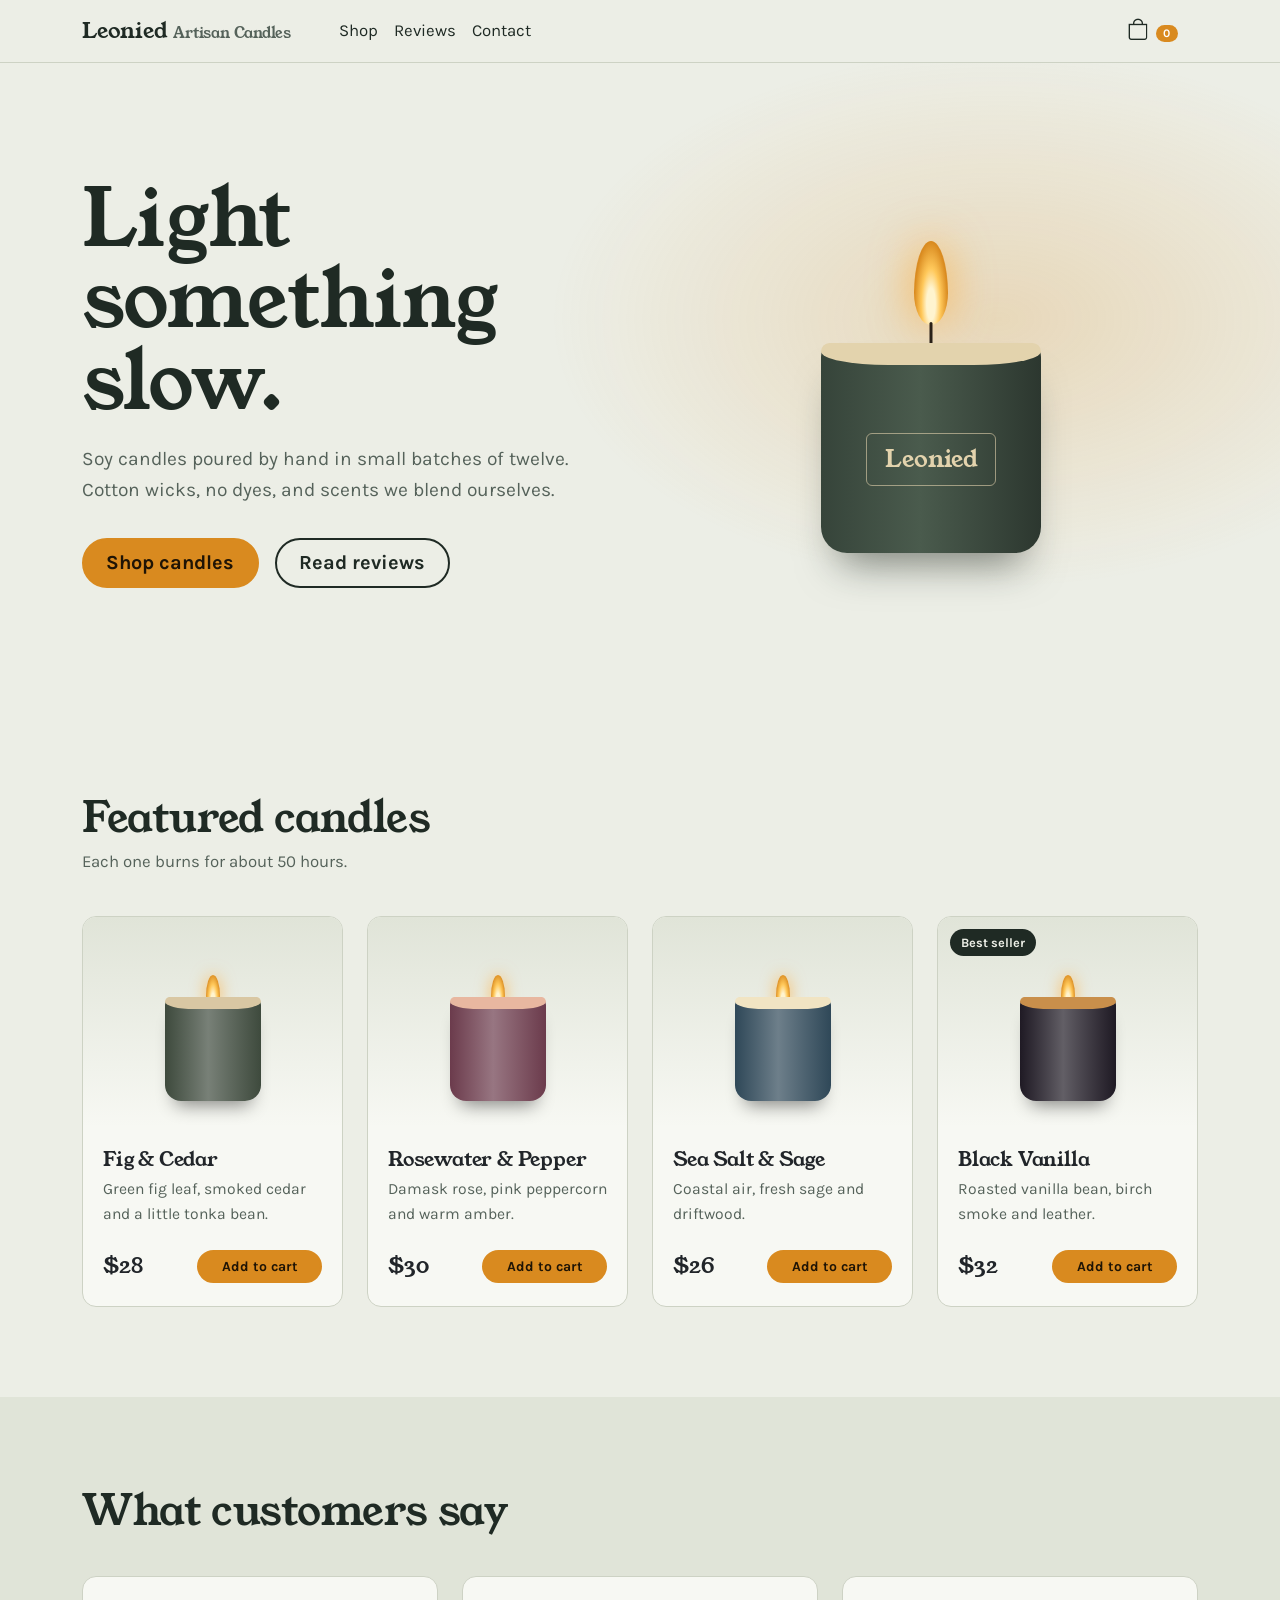
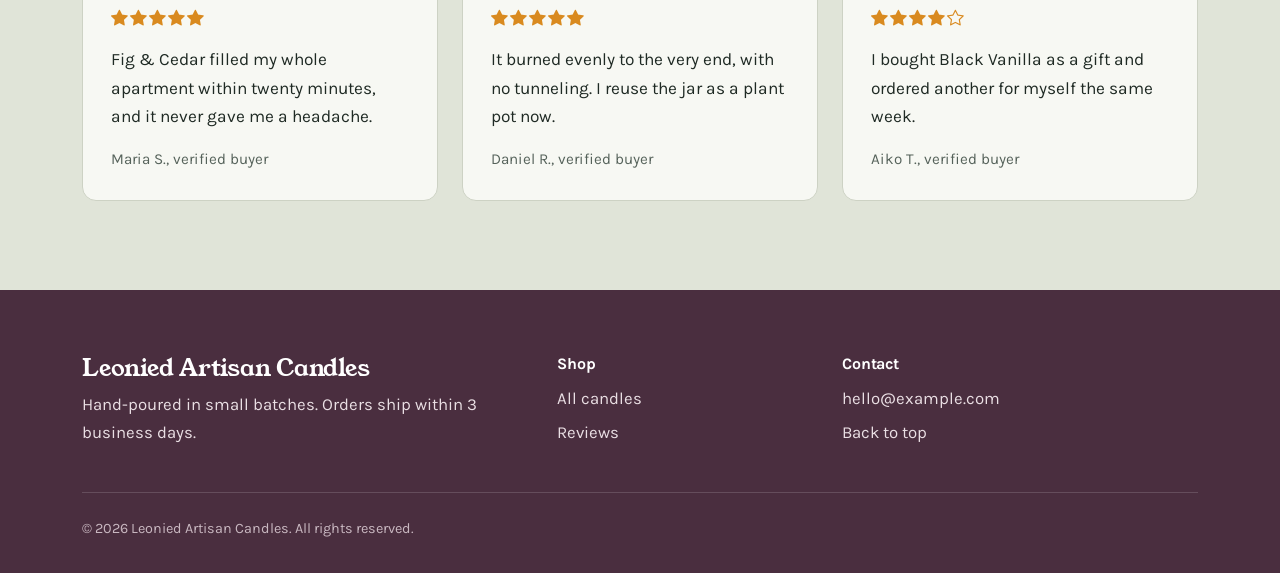
==== commit f96d96fe: "Add files via upload" ====
--- a/index.html
+++ b/index.html
@@ -2,212 +2,237 @@
 <html lang="en">
 <head>
   <meta charset="UTF-8">
-  <meta name="viewport" content="width=device-width, initial-scale=1.0">
-  <meta name="description" content="Personal portfolio of an aspiring IT professional and web designer.">
-  <title>Leonied S. Ekid | IT Portfolio</title>
-  <link rel="stylesheet" href="style.css">
+  <meta name="viewport" content="width=device-width, initial-scale=1">
+  <title>Leonied Artisan Candles | Hand-poured soy candles</title>
+  <meta name="description" content="Small-batch soy candles, hand-poured with cotton wicks and fragrance oils blended in-house.">
+
+  <!-- Bootstrap 5 CSS (CDN) -->
+  <link href="https://cdn.jsdelivr.net/npm/bootstrap@5.3.3/dist/css/bootstrap.min.css" rel="stylesheet">
+  <!-- Bootstrap Icons (CDN) -->
+  <link href="https://cdn.jsdelivr.net/npm/bootstrap-icons@1.11.3/font/bootstrap-icons.min.css" rel="stylesheet">
+  <!-- Google Fonts: Young Serif (headings) + Karla (body) -->
+  <link rel="preconnect" href="https://fonts.googleapis.com">
+  <link rel="preconnect" href="https://fonts.gstatic.com" crossorigin>
+  <link href="https://fonts.googleapis.com/css2?family=Karla:wght@400;500;700&family=Young+Serif&display=swap" rel="stylesheet">
+  <!-- Custom styles (loaded last so they can override Bootstrap) -->
+  <link href="style.css" rel="stylesheet">
 </head>
 <body>
-  <header class="site-header" id="top">
-    <div class="container nav-wrap">
-      <a class="brand" href="#home" aria-label="Go to homepage"><span class="brand-mark">L</span> Leonied S. Ekid<span class="brand-light"></span></a>
-      <input class="nav-toggle" type="checkbox" id="nav-toggle" aria-label="Toggle navigation">
-      <label class="nav-toggle-label" for="nav-toggle"><span></span><span></span><span></span></label>
-      <nav class="nav-menu" aria-label="Main navigation">
-        <a class="active" href="#home">Home</a>
-        <a href="#about">About</a>
-        <a href="#resume">Resume</a>
-        <a href="#portfolio">Portfolio</a>
-        <a href="#services">Services</a>
-        <a href="#contact">Contact</a>
-      </nav>
+
+  <!-- ============ NAVBAR ============ -->
+  <nav class="navbar navbar-expand-lg site-nav sticky-top">
+    <div class="container">
+      <a class="navbar-brand" href="#top">Leonied <span class="brand-sub">Artisan Candles</span></a>
+
+      <div class="d-flex align-items-center order-lg-2 gap-2">
+        <!-- Cart button with live item-count badge (updated by script.js) -->
+        <button type="button" class="btn cart-btn position-relative" id="cartButton" aria-label="Shopping cart">
+          <i class="bi bi-bag" aria-hidden="true"></i>
+          <span class="badge rounded-pill cart-badge" id="cartCount" aria-live="polite">0</span>
+        </button>
+        <button class="navbar-toggler" type="button" data-bs-toggle="collapse" data-bs-target="#mainNav"
+                aria-controls="mainNav" aria-expanded="false" aria-label="Toggle navigation">
+          <span class="navbar-toggler-icon"></span>
+        </button>
+      </div>
+
+      <div class="collapse navbar-collapse order-lg-1" id="mainNav">
+        <ul class="navbar-nav ms-lg-4 me-auto">
+          <li class="nav-item"><a class="nav-link" href="#shop">Shop</a></li>
+          <li class="nav-item"><a class="nav-link" href="#reviews">Reviews</a></li>
+          <li class="nav-item"><a class="nav-link" href="#contact">Contact</a></li>
+        </ul>
+      </div>
     </div>
-  </header>
-
-  <main>
-    <section class="hero" id="home">
-      <div class="hero-glow glow-one"></div><div class="hero-glow glow-two"></div>
-      <div class="container hero-grid">
-        <div class="hero-copy">
-          <p class="eyebrow"><span class="eyebrow-line"></span> HELLO, WORLD!</p>
-          <h1>Hi, I'm <span>Leonied S. Ekid</span></h1>
-          <h2>Aspiring IT Professional <span class="accent-dot">·</span> Web Designer</h2>
-          <p class="hero-description">I create clean, accessible, and user-friendly digital experiences. I enjoy turning ideas into practical solutions through design, development, and technology.</p>
-          <div class="hero-actions">
-            <a class="button button-primary" href="#portfolio">Explore My Work <span aria-hidden="true">↗</span></a>
-            <a class="button button-outline" href="#contact">Let's Talk</a>
-          </div>
-          <div class="hero-socials">
-            <span>LET'S CONNECT</span>
-            <a href="https://github.com/leoniedekid-netizen/" target="_blank" rel="noreferrer" aria-label="GitHub">GH</a>
-            <a href="https://www.linkedin.com/" target="_blank" rel="noreferrer" aria-label="LinkedIn">in</a>
-            <a href="https://www.facebook.com/DuhhhFaaq/" target="_blank" rel="noreferrer" aria-label="Facebook">f</a>
-          </div>
-        </div>
-        <div class="hero-art" aria-label="Decorative profile illustration">
-          <div class="art-ring ring-one"></div><div class="art-ring ring-two"></div>
-          <div class="code-card card-top"><span class="code-dot"></span><span class="code-dot"></span><span class="code-dot"></span><div class="code-lines"><i></i><i></i><i></i></div></div>
-          <div class="profile-placeholder" role="img" aria-label="Profile photo placeholder"><span class="placeholder-label"><img src="img/462060528_3878148232464799_4481136080876655393_n.jpg" alt=""></span></div>
-          <div class="floating-badge badge-html"><b>&lt;/&gt;</b><span>Web Development</span></div>
-          <div class="floating-badge badge-design"><b></b><span>UI / UX Design</span></div>
-          <div class="art-label">DESIGN <span></span> TECHNOLOGY</div>
-        </div>
-      </div>
-      <a class="scroll-cue" href="#about"><span></span> SCROLL TO DISCOVER</a>
+  </nav>
+
+  <main id="top">
+
+    <!-- ============ HERO (full width) ============ -->
+    <section class="hero">
+      <div class="container">
+        <div class="row align-items-center g-5">
+          <div class="col-lg-6">
+            <h1 class="hero-title">Light something slow.</h1>
+            <p class="hero-lead">
+              Soy candles poured by hand in small batches of twelve. Cotton wicks, no dyes,
+              and scents we blend ourselves.
+            </p>
+            <div class="d-flex flex-wrap gap-3">
+              <a href="#shop" class="btn btn-flame btn-lg">Shop candles</a>
+              <a href="#reviews" class="btn btn-ghost btn-lg">Read reviews</a>
+            </div>
+          </div>
+
+          <!-- Decorative CSS candle with a flickering flame.
+               Swap this block for an <img> of your own photo if you prefer. -->
+          <div class="col-lg-6">
+            <div class="hero-candle" aria-hidden="true">
+              <div class="flame"></div>
+              <div class="wick"></div>
+              <div class="jar"><span class="jar-label">Leonied</span></div>
+            </div>
+          </div>
+        </div>
+      </div>
     </section>
 
-    <section class="section section-light" id="about">
+    <!-- ============ FEATURED PRODUCTS ============ -->
+    <section class="section" id="shop">
       <div class="container">
-        <div class="section-heading">
-          <p class="eyebrow"><span class="eyebrow-line"></span> GET TO KNOW ME</p>
-          <h2>About <span>Me</span></h2>
-          <p>A curious learner with a passion for building useful digital experiences.</p>
-        </div>
-        <div class="about-grid">
-          <div class="about-visual">
-            <div class="about-card">
-              <div class="profile-placeholder about-profile-placeholder" role="img" aria-label="Profile photo placeholder"><span class="placeholder-icon" aria-hidden="true"></span><span class="placeholder-label"><img src="img/462060528_3878148232464799_4481136080876655393_n.jpg" alt=""></span></div>
-              <div class="about-monogram">LE<span>.</span></div>
-              <p class="about-card-title">LEARN. BUILD. IMPROVE.</p>
-              <div class="mini-stat-row"><div><strong>01</strong><span>Curiosity</span></div><div><strong>02</strong><span>Creativity</span></div><div><strong>03</strong><span>Growth</span></div></div>
-            </div>
-            <span class="decor decor-square"></span><span class="decor decor-circle"></span>
-          </div>
-          <div class="about-content">
-            <h3>Technology with a human touch.</h3>
-            <p class="muted">I'm an Information Technology student interested in web development, interface design, databases, and system integration. I enjoy learning how technology works and using that knowledge to solve everyday problems.</p>
-            <p class="muted">My goal is to keep improving my technical skills while creating experiences that are practical, attractive, and easy to use.</p>
-            <div class="details-grid">
-              <div class="detail"><span class="detail-icon">⌁</span><div><small>LOCATION</small><strong>Bontoc, Mountain Province, Philippines</strong></div></div>
-              <div class="detail"><span class="detail-icon">@</span><div><small>EMAIL</small><strong>leoniedekid@gmail.com</strong></div></div>
-              <div class="detail"><span class="detail-icon">▣</span><div><small>DEGREE</small><strong>Bachelor of Science in IT</strong></div></div>
-              <div class="detail"><span class="detail-icon">↗</span><div><small>FOCUS</small><strong>Web & Software Development</strong></div></div>
-            </div>
-            <a class="text-link" href="#resume">View my background <span>→</span></a>
-          </div>
+        <div class="section-head">
+          <h2>Featured candles</h2>
+          <p>Each one burns for about 50 hours.</p>
+        </div>
+
+        <div class="row g-4">
+
+          <!-- Product 1 -->
+          <div class="col-12 col-sm-6 col-lg-3">
+            <article class="card product-card h-100">
+              <!-- Replace .product-art with <img class="card-img-top" src="images/your-photo.jpg" alt="..."> when you have photos -->
+              <div class="product-art" style="--wax:#D9C7A3; --jar:#3E4A3D;" role="img" aria-label="Fig and Cedar candle in a green jar">
+                <div class="mini-flame"></div><div class="mini-jar"></div>
+              </div>
+              <div class="card-body d-flex flex-column">
+                <h3 class="product-name">Fig &amp; Cedar</h3>
+                <p class="product-desc">Green fig leaf, smoked cedar and a little tonka bean.</p>
+                <div class="mt-auto d-flex justify-content-between align-items-center">
+                  <span class="price">$28</span>
+                  <button class="btn btn-flame btn-sm add-to-cart" data-id="fig-cedar" data-name="Fig &amp; Cedar" data-price="28">Add to cart</button>
+                </div>
+              </div>
+            </article>
+          </div>
+
+          <!-- Product 2 -->
+          <div class="col-12 col-sm-6 col-lg-3">
+            <article class="card product-card h-100">
+              <div class="product-art" style="--wax:#E8B7A0; --jar:#6B3B4C;" role="img" aria-label="Rosewater and Pepper candle in a plum jar">
+                <div class="mini-flame"></div><div class="mini-jar"></div>
+              </div>
+              <div class="card-body d-flex flex-column">
+                <h3 class="product-name">Rosewater &amp; Pepper</h3>
+                <p class="product-desc">Damask rose, pink peppercorn and warm amber.</p>
+                <div class="mt-auto d-flex justify-content-between align-items-center">
+                  <span class="price">$30</span>
+                  <button class="btn btn-flame btn-sm add-to-cart" data-id="rose-pepper" data-name="Rosewater &amp; Pepper" data-price="30">Add to cart</button>
+                </div>
+              </div>
+            </article>
+          </div>
+
+          <!-- Product 3 -->
+          <div class="col-12 col-sm-6 col-lg-3">
+            <article class="card product-card h-100">
+              <div class="product-art" style="--wax:#F1E4C3; --jar:#2F4858;" role="img" aria-label="Sea Salt and Sage candle in a slate-blue jar">
+                <div class="mini-flame"></div><div class="mini-jar"></div>
+              </div>
+              <div class="card-body d-flex flex-column">
+                <h3 class="product-name">Sea Salt &amp; Sage</h3>
+                <p class="product-desc">Coastal air, fresh sage and driftwood.</p>
+                <div class="mt-auto d-flex justify-content-between align-items-center">
+                  <span class="price">$26</span>
+                  <button class="btn btn-flame btn-sm add-to-cart" data-id="salt-sage" data-name="Sea Salt &amp; Sage" data-price="26">Add to cart</button>
+                </div>
+              </div>
+            </article>
+          </div>
+
+          <!-- Product 4 -->
+          <div class="col-12 col-sm-6 col-lg-3">
+            <article class="card product-card h-100">
+              <!-- "Best seller" tag marks a real status, not decoration -->
+              <span class="product-tag">Best seller</span>
+              <div class="product-art" style="--wax:#C98F4B; --jar:#1F1A24;" role="img" aria-label="Black Vanilla and Smoke candle in a dark jar">
+                <div class="mini-flame"></div><div class="mini-jar"></div>
+              </div>
+              <div class="card-body d-flex flex-column">
+                <h3 class="product-name">Black Vanilla</h3>
+                <p class="product-desc">Roasted vanilla bean, birch smoke and leather.</p>
+                <div class="mt-auto d-flex justify-content-between align-items-center">
+                  <span class="price">$32</span>
+                  <button class="btn btn-flame btn-sm add-to-cart" data-id="black-vanilla" data-name="Black Vanilla" data-price="32">Add to cart</button>
+                </div>
+              </div>
+            </article>
+          </div>
+
         </div>
       </div>
     </section>
 
-    <section class="section skills-section" id="skills">
+    <!-- ============ TESTIMONIALS ============ -->
+    <section class="section section-tint" id="reviews">
       <div class="container">
-        <div class="section-heading">
-          <p class="eyebrow"><span class="eyebrow-line"></span> WHAT I WORK WITH</p>
-          <h2>My <span>Skills</span></h2>
-        </div>
-        <div class="skills-grid">
-          <div class="skill-card"><div class="skill-top"><span class="skill-icon orange">&lt;/&gt;</span><div><h3>HTML</h3><p>Semantic page structure</p></div><strong>80%</strong></div><div class="progress"><span style="width:80%"></span></div></div>
-          <div class="skill-card"><div class="skill-top"><span class="skill-icon blue">✳</span><div><h3>CSS</h3><p>Responsive visual design</p></div><strong>75%</strong></div><div class="progress"><span style="width:75%"></span></div></div>
-          <div class="skill-card"><div class="skill-top"><span class="skill-icon yellow">JS</span><div><h3>JavaScript</h3><p>Interactive interfaces</p></div><strong>55%</strong></div><div class="progress"><span style="width:55%"></span></div></div>
-          <div class="skill-card"><div class="skill-top"><span class="skill-icon green">DB</span><div><h3>Database</h3><p>SQL and data modeling</p></div><strong>65%</strong></div><div class="progress"><span style="width:65%"></span></div></div>
-          <div class="skill-card"><div class="skill-top"><span class="skill-icon purple">API</span><div><h3>API Development</h3><p>REST API fundamentals</p></div><strong>60%</strong></div><div class="progress"><span style="width:60%"></span></div></div>
-          <div class="skill-card"><div class="skill-top"><span class="skill-icon pink">◇</span><div><h3>UI / UX</h3><p>Wireframes and prototypes</p></div><strong>70%</strong></div><div class="progress"><span style="width:70%"></span></div></div>
+        <div class="section-head">
+          <h2>What customers say</h2>
+        </div>
+
+        <div class="row g-4">
+          <div class="col-md-4">
+            <figure class="review h-100">
+              <div class="stars" aria-label="5 out of 5 stars">
+                <i class="bi bi-star-fill"></i><i class="bi bi-star-fill"></i><i class="bi bi-star-fill"></i><i class="bi bi-star-fill"></i><i class="bi bi-star-fill"></i>
+              </div>
+              <blockquote>Fig &amp; Cedar filled my whole apartment within twenty minutes, and it never gave me a headache.</blockquote>
+              <figcaption>Maria S., verified buyer</figcaption>
+            </figure>
+          </div>
+          <div class="col-md-4">
+            <figure class="review h-100">
+              <div class="stars" aria-label="5 out of 5 stars">
+                <i class="bi bi-star-fill"></i><i class="bi bi-star-fill"></i><i class="bi bi-star-fill"></i><i class="bi bi-star-fill"></i><i class="bi bi-star-fill"></i>
+              </div>
+              <blockquote>It burned evenly to the very end, with no tunneling. I reuse the jar as a plant pot now.</blockquote>
+              <figcaption>Daniel R., verified buyer</figcaption>
+            </figure>
+          </div>
+          <div class="col-md-4">
+            <figure class="review h-100">
+              <div class="stars" aria-label="4 out of 5 stars">
+                <i class="bi bi-star-fill"></i><i class="bi bi-star-fill"></i><i class="bi bi-star-fill"></i><i class="bi bi-star-fill"></i><i class="bi bi-star"></i>
+              </div>
+              <blockquote>I bought Black Vanilla as a gift and ordered another for myself the same week.</blockquote>
+              <figcaption>Aiko T., verified buyer</figcaption>
+            </figure>
+          </div>
         </div>
       </div>
     </section>
 
-    <section class="section section-light" id="resume">
-      <div class="container">
-        <div class="section-heading">
-          <p class="eyebrow"><span class="eyebrow-line"></span> MY JOURNEY</p>
-          <h2>Resume & <span>Education</span></h2>
-          <p>The experiences and learning that shape my technical journey.</p>
-        </div>
-        <div class="resume-grid">
-          <div class="resume-column"><h3 class="column-title"><span>▤</span> Education</h3>
-            <article class="timeline-item"><span class="timeline-dot"></span><p class="timeline-date">2023 – PRESENT</p><h4>Bachelor of Science in Information Technology</h4><p class="timeline-place">Mountain Province State University</p><p class="muted">Studying programming, web technologies, networking, database systems, and software development.</p></article>
-            <article class="timeline-item"><span class="timeline-dot"></span><p class="timeline-date">PREVIOUS YEARS</p><h4>Senior High School</h4><p class="timeline-place">Mountain Province General Comprehensive High School</p><p class="muted">Built a foundation in problem-solving, communication, research, and collaborative projects.</p></article>
-          </div>
-          <div class="resume-column"><h3 class="column-title"><span>✧</span> Experience & Activities</h3>
-            <article class="timeline-item"><span class="timeline-dot"></span><p class="timeline-date">ACADEMIC PROJECT</p><h4>Web Design & Development</h4><p class="timeline-place">Student Project</p><p class="muted">Designed and developed responsive pages using HTML and CSS, focusing on clarity and usability.</p></article>
-            <article class="timeline-item"><span class="timeline-dot"></span><p class="timeline-date">ACADEMIC PROJECT</p><h4>Database & API Fundamentals</h4><p class="timeline-place">Coursework</p><p class="muted">Practiced SQL database design and explored API endpoints for connecting application components.</p></article>
-          </div>
-        </div>
-        <div class="resume-download"><p><strong>Want the full picture?</strong></p><a class="button button-primary" href="#contact">Request My Resume ↗</a></div>
-      </div>
-    </section>
-
-    <section class="section portfolio-section" id="portfolio">
-      <div class="container">
-        <div class="section-heading">
-          <p class="eyebrow"><span class="eyebrow-line"></span> SELECTED WORK</p>
-          <h2>Featured <span>Projects</span></h2>
-          <p>A selection of assignments and projects I've accomplished</p>
-        </div>
-        <div class="project-grid">
-          
-          <article class="project-card"><div class="project-art project-art-two"><span class="project-chip">API DEVELOPMENT</span><div class="api-mock"><div class="api-line"><b>GET</b><span>/api/students</span></div><div class="api-line"><b class="put">PUT</b><span>/api/students/{id}</span></div><div class="api-line"><b class="post">POST</b><span>/api/students</span></div><div class="api-status">✓ 200 OK</div></div></div><div class="project-info"><div><p class="project-category">02 / BACKEND</p><h3>Student API</h3></div><a href="#contact" class="project-arrow" aria-label="Ask about Student API">↗</a><p>A learning project exploring CRUD endpoints and database connectivity.</p><div class="tag-row"><span>Python</span><span>FastAPI</span><span>MySQL</span></div></div></article>
-          <article class="project-card"><div class="project-art project-art-three"><span class="project-chip">UI / UX</span><div class="phone-mock"><div class="phone-notch"></div><div class="phone-title">Good food,<br><b>delivered.</b></div><div class="food-circle">✦</div><div class="phone-button">Explore menu</div></div></div><div class="project-info"><div><p class="project-category">03 / PROTOTYPE</p><h3>Food Delivery UI</h3></div><a href="#contact" class="project-arrow" aria-label="Ask about Food Delivery UI">↗</a><p>A sample food delivery interface concept focused on simple navigation.</p><div class="tag-row"><span>Figma</span><span>Prototype</span><span>UX</span></div></div></article>
-          <article class="project-card">
-            <div class="project-art project-art-two">
-              <span class="project-chip">HTML &amp; CSS</span>
-              <div class="api-mock">
-                <div class="api-line"><b>CSS</b><span>Values &amp; Properties</span></div>
-                <div class="api-line"><b class="put">UI</b><span>Team profile cards</span></div>
-                <div class="api-line"><b class="post">RWD</b><span>Responsive layout</span></div>
-                <div class="api-status">✓ Project preview</div>
-              </div>
-            </div>
-            <div class="project-info">
-              <div><p class="project-category">04 / CSS PRACTICE</p><h3>CSS Values &amp; Properties</h3></div>
-              <a href="css_values/index.html" class="project-arrow" aria-label="Open CSS Values and Properties project" target="_blank" rel="noopener noreferrer">↗</a>
-              <p>A team profile page built with HTML and CSS, featuring responsive profile cards and image styling.</p>
-              <div class="tag-row"><span>HTML</span><span>CSS</span><span>Responsive</span></div>
-            </div>
-          </article>
-        </div>
-        <div class="center-action"><a class="button button-outline-dark" href="#contact">Have a project in mind? <span>Let's connect ↗</span></a></div>
-      </div>
-    </section>
-
-    <section class="section services-section" id="services">
-      <div class="container">
-        <div class="section-heading">
-          <p class="eyebrow"><span class="eyebrow-line"></span> HOW I CAN HELP</p>
-          <h2>My <span>Services</span></h2>
-          <p>Student-level services and creative support I can continue developing.</p>
-        </div>
-        <div class="service-grid">
-          <article class="service-card"><div class="service-icon">⌘</div><p class="service-number">01</p><h3>Web Design</h3><p>Clean, responsive website layouts built around your content and goals.</p><a href="#contact">Discuss a project <span>→</span></a></article>
-          <article class="service-card featured-service"><div class="service-icon">✳</div><p class="service-number">02</p><h3>UI / UX Prototyping</h3><p>Wireframes and clickable interface concepts for school or personal projects.</p><a href="#contact">Discuss a project <span>→</span></a></article>
-          <article class="service-card"><div class="service-icon">⌘</div><p class="service-number">03</p><h3>Basic IT Support</h3><p>Help with common software setup, troubleshooting, and documentation.</p><a href="#contact">Discuss a project <span>→</span></a></article>
-        </div>
-      </div>
-    </section>
-
-    <section class="quote-band">
-      <div class="container quote-content"><div><p class="eyebrow">MY PHILOSOPHY</p><blockquote>Great things are done by a series of small things brought together.</blockquote><p class="quote-author">— Vincent van Gogh</p></div></div>
-    </section>
-
-    <section class="section section-light" id="contact">
-      <div class="container">
-        <div class="section-heading">
-          <p class="eyebrow"><span class="eyebrow-line"></span> LET'S WORK TOGETHER</p>
-          <h2>Get in <span>Touch</span></h2>
-          <p>Have a question, collaboration idea, or project? Send me a message.</p>
-        </div>
-        <div class="contact-grid">
-          <div class="contact-info"><h3>Let's start a conversation.</h3><p class="muted">I'm open to learning opportunities, academic collaborations, and creative projects.</p>
-            <a class="contact-method" href="mailto:your.email@example.com"><span class="contact-icon">@</span><span><small>EMAIL ME</small><strong>your.email@example.com</strong></span></a>
-            <div class="contact-method"><span class="contact-icon">⌁</span><span><small>LOCATION</small><strong>Your City, Philippines</strong></span></div>
-            <a class="contact-method" href="https://github.com/leoniedekid-netizen/leoniedekid.github.io" target="_blank" rel="noreferrer"><span class="contact-icon">GH</span><span><small>GITHUB</small><strong>View my repositories ↗</strong></span></a>
-            <div class="contact-note"><span>✦</span><p><strong>Currently learning</strong><br>Web development, APIs, databases, and software integration.</p></div>
-          </div>
-          <form class="contact-form" action="mailto:your.email@example.com" method="post" enctype="text/plain">
-            <div class="form-row"><label for="name">Your name<input id="name" name="Name" type="text" placeholder="e.g. Alex Santos" required></label><label for="email">Email address<input id="email" name="Email" type="email" placeholder="you@example.com" required></label></div>
-            <label for="subject">Subject<input id="subject" name="Subject" type="text" placeholder="What would you like to discuss?" required></label>
-            <label for="message">Message<textarea id="message" name="Message" rows="5" placeholder="Write your message here..." required></textarea></label>
-            <button class="button button-primary submit-button" type="submit">Send Message <span>↗</span></button>
-           
-          </form>
-        </div>
-      </div>
-    </section>
   </main>
 
-  <footer class="site-footer">
-    <div class="container footer-main"><a class="brand" href="#home"><span class="brand-mark">L</span> Leonied<span class="brand-light">Ekid</span></a><p>Designed with purpose. Built with curiosity.</p><a class="back-top" href="#top">BACK TO TOP ↑</a></div>
-    <div class="container footer-bottom"><span>© 2026 Leonied S. Ekid. All rights reserved.</span><span>HTML <b>·</b> CSS <b>·</b> CREATIVITY</span></div>
+  <!-- ============ FOOTER ============ -->
+  <footer class="site-footer" id="contact">
+    <div class="container">
+      <div class="row g-4">
+        <div class="col-md-5">
+          <h2 class="footer-brand">Leonied Artisan Candles</h2>
+          <p class="mb-0">Hand-poured in small batches. Orders ship within 3 business days.</p>
+        </div>
+        <div class="col-6 col-md-3">
+          <h3 class="footer-title">Shop</h3>
+          <ul class="list-unstyled mb-0">
+            <li><a href="#shop">All candles</a></li>
+            <li><a href="#reviews">Reviews</a></li>
+          </ul>
+        </div>
+        <div class="col-6 col-md-4">
+          <h3 class="footer-title">Contact</h3>
+          <ul class="list-unstyled mb-0">
+            <li><a href="mailto:hello@example.com">hello@example.com</a></li>
+            <li><a href="#top">Back to top</a></li>
+          </ul>
+        </div>
+      </div>
+      <p class="footer-legal">&copy; <span id="year">2026</span> Leonied Artisan Candles. All rights reserved.</p>
+    </div>
   </footer>
+
+  <!-- Bootstrap 5 JS bundle (needed for the mobile navbar toggle) -->
+  <script src="https://cdn.jsdelivr.net/npm/bootstrap@5.3.3/dist/js/bootstrap.bundle.min.js"></script>
+  <!-- Cart logic -->
+  <script src="script.js"></script>
 </body>
 </html>
--- a/style.css
+++ b/style.css
@@ -1,172 +1,203 @@
 /* ==========================================================
-   PERSONAL PORTFOLIO — responsive stylesheet
-   Edit colors, text, skill levels, and project details as needed.
+   Leonied Artisan Candles - custom styles
+   Aesthetic: warm and quiet, sage stone background, amber flame
    ========================================================== */
-@import url('https://fonts.googleapis.com/css2?family=DM+Sans:wght@400;500;600;700&family=Manrope:wght@400;500;600;700;800&display=swap');
-
+
+/* ---------- Design tokens: change these to re-theme the site ---------- */
 :root {
-  --ink: #17202d;
-  --muted: #667085;
-  --paper: #ffffff;
-  --soft: #f6f8fb;
-  --line: #e7ebf1;
-  --navy: #101a2c;
-  --navy-2: #17263d;
-  --accent: #f5a623;
-  --accent-2: #ffca70;
-  --blue: #5878f7;
-  --radius: 18px;
-  --shadow: 0 18px 50px rgba(19, 32, 52, .08);
-}
-* { box-sizing: border-box; }
-html { scroll-behavior: smooth; scroll-padding-top: 86px; }
-body { margin: 0; font-family: 'DM Sans', sans-serif; color: var(--ink); background: var(--paper); line-height: 1.65; }
-a { color: inherit; text-decoration: none; }
-button, input, textarea { font: inherit; }
-.container { width: min(1120px, calc(100% - 44px)); margin: 0 auto; }
-.site-header { height: 78px; position: sticky; top: 0; z-index: 20; background: rgba(16, 26, 44, .96); backdrop-filter: blur(14px); border-bottom: 1px solid rgba(255,255,255,.07); }
-.nav-wrap { height: 100%; display: flex; align-items: center; justify-content: space-between; gap: 28px; }
-.brand { display: inline-flex; align-items: center; gap: 7px; color: white; font: 800 14px 'Manrope', sans-serif; letter-spacing: 1.1px; white-space: nowrap; }
-.brand-mark { display: grid; place-items: center; width: 31px; height: 31px; color: var(--navy); background: var(--accent); border-radius: 9px; font-size: 16px; }
-.brand-light { color: #9da9bb; margin-left: -6px; }
-.nav-menu { display: flex; align-items: center; gap: 30px; }
-.nav-menu a { color: #c2cbd8; font-size: 12px; font-weight: 700; transition: color .2s; }
-.nav-menu a:hover, .nav-menu a.active { color: var(--accent); }
-.nav-toggle, .nav-toggle-label { display: none; }
-.hero { min-height: 650px; position: relative; overflow: hidden; color: white; background: radial-gradient(ellipse at 75% 45%, #243958 0, #15243a 34%, #101a2c 70%); display: flex; align-items: center; }
-.hero::after { content: ''; position: absolute; inset: 0; opacity: .12; pointer-events: none; background-image: linear-gradient(rgba(255,255,255,.08) 1px, transparent 1px), linear-gradient(90deg, rgba(255,255,255,.08) 1px, transparent 1px); background-size: 54px 54px; mask-image: linear-gradient(90deg, transparent, black); }
-.hero-glow { position: absolute; border-radius: 50%; filter: blur(2px); pointer-events: none; }
-.glow-one { width: 300px; height: 300px; background: rgba(245,166,35,.07); right: 2%; top: 5%; }
-.glow-two { width: 240px; height: 240px; border: 1px solid rgba(255,255,255,.06); right: 35%; bottom: -160px; }
-.hero-grid { display: grid; grid-template-columns: 1.05fr .95fr; align-items: center; gap: 45px; padding-top: 35px; padding-bottom: 76px; position: relative; z-index: 1; }
-.eyebrow { display: flex; align-items: center; gap: 10px; color: var(--accent); font-size: 10px; font-weight: 800; letter-spacing: 2px; margin: 0 0 15px; }
-.eyebrow-line { display: inline-block; width: 27px; height: 2px; background: var(--accent); }
-.hero h1 { font: 800 clamp(42px, 5vw, 66px)/1.08 'Manrope', sans-serif; letter-spacing: -2.8px; margin: 0 0 15px; }
-.hero h1 span, .section-heading h2 span { color: var(--accent); }
-.hero h2 { font: 600 clamp(16px, 2vw, 21px) 'Manrope', sans-serif; color: #dce3ec; margin: 0 0 21px; }
-.accent-dot { color: var(--accent); padding: 0 5px; }
-.hero-description { max-width: 500px; color: #aeb9c9; font-size: 14px; line-height: 1.9; }
-.hero-actions { display: flex; gap: 12px; flex-wrap: wrap; margin-top: 28px; }
-.button { min-height: 47px; display: inline-flex; align-items: center; justify-content: center; gap: 16px; padding: 0 21px; border: 1px solid transparent; border-radius: 8px; cursor: pointer; font-size: 12px; font-weight: 800; transition: transform .2s, background .2s, border-color .2s; }
-.button:hover { transform: translateY(-2px); }
-.button-primary { background: var(--accent); color: #1d2633; box-shadow: 0 8px 22px rgba(245,166,35,.16); }
-.button-primary:hover { background: var(--accent-2); }
-.button-outline { color: white; border-color: #46556b; background: rgba(255,255,255,.02); }
-.button-outline:hover { border-color: var(--accent); }
-.hero-socials { display: flex; align-items: center; gap: 10px; margin-top: 39px; }
-.hero-socials > span { color: #8290a4; font-size: 9px; font-weight: 800; letter-spacing: 1.5px; margin-right: 8px; }
-.hero-socials a { display: grid; place-items: center; width: 31px; height: 31px; border: 1px solid #3b4a60; border-radius: 50%; color: #dce3ec; font-size: 11px; font-weight: 800; }
-.hero-socials a:hover { color: var(--accent); border-color: var(--accent); }
-.hero-art { height: 430px; position: relative; display: grid; place-items: center; }
-.art-ring { position: absolute; border: 1px solid rgba(255,255,255,.11); border-radius: 50%; }
-.ring-one { width: 360px; height: 360px; }
-.ring-two { width: 285px; height: 285px; border-style: dashed; border-color: rgba(245,166,35,.25); }
-.profile-placeholder { width: 224px; height: 280px; position: relative; overflow: hidden; border-radius: 110px 110px 22px 22px; background: linear-gradient(145deg, #f7c77a, #bd7845 52%, #253c59 53%, #192b43); box-shadow: 0 28px 65px rgba(0,0,0,.25); }
-.hero-profile-image { display: block; width: 100%; height: 100%; object-fit: cover; object-position: center; }
-.profile-placeholder::before { content: ''; position: absolute; width: 150px; height: 150px; border: 1px solid rgba(255,255,255,.25); border-radius: 50%; top: 38px; left: 37px; }
-.profile-caption { position: absolute; bottom: 15px; left: 0; right: 0; z-index: 1; text-align: center; color: #d7dfeb; font-size: 8px; line-height: 1.6; letter-spacing: 2px; }
-.profile-caption b { color: var(--accent); }
-.code-card { position: absolute; top: 37px; left: 3px; width: 145px; height: 95px; padding: 12px; border: 1px solid #46566c; border-radius: 10px; background: rgba(17,28,46,.92); box-shadow: var(--shadow); transform: rotate(-7deg); }
-.code-dot { display: inline-block; width: 5px; height: 5px; border-radius: 50%; background: #f28a76; margin-right: 4px; }
-.code-dot:nth-child(2) { background: #f4c45e; }.code-dot:nth-child(3) { background: #77c69c; }
-.code-lines { margin-top: 11px; display: grid; gap: 6px; }
-.code-lines i { display: block; height: 4px; width: 75%; border-radius: 5px; background: #4e80a6; }
-.code-lines i:nth-child(2) { width: 55%; margin-left: 14px; background: #d9a05b; }.code-lines i:nth-child(3) { width: 65%; margin-left: 14px; background: #6d9d8c; }
-.floating-badge { position: absolute; display: flex; align-items: center; gap: 10px; padding: 11px 14px; border: 1px solid #43536a; border-radius: 11px; background: rgba(20,34,54,.94); box-shadow: 0 12px 28px rgba(0,0,0,.2); color: #dce4ef; font-size: 10px; font-weight: 700; }
-.floating-badge b { display: grid; place-items: center; width: 30px; height: 30px; border-radius: 8px; color: var(--navy); background: var(--accent); font-size: 12px; }
-.badge-html { right: -5px; top: 105px; }.badge-design { bottom: 56px; left: 5px; }.badge-design b { color: white; background: #687ff2; font-size: 18px; }
-.art-label { position: absolute; right: -7px; bottom: 25px; color: #718198; font-size: 9px; letter-spacing: 2px; font-weight: 800; }.art-label span { color: var(--accent); padding: 0 5px; }
-.scroll-cue { position: absolute; z-index: 2; bottom: 22px; left: 50%; transform: translateX(-50%); display: flex; align-items: center; gap: 10px; color: #74839a; font-size: 8px; font-weight: 800; letter-spacing: 2px; white-space: nowrap; }
-.scroll-cue span { width: 15px; height: 22px; border: 1px solid #67758b; border-radius: 10px; position: relative; }.scroll-cue span::after { content: ''; position: absolute; top: 4px; left: 6px; width: 2px; height: 5px; background: var(--accent); border-radius: 2px; }
-.section { padding: 92px 0; }
-.section-light { background: #fff; }
-.section-heading { text-align: center; max-width: 600px; margin: 0 auto 47px; }
-.section-heading .eyebrow { justify-content: center; }
-.section-heading h2 { font: 800 clamp(30px, 4vw, 42px)/1.2 'Manrope', sans-serif; letter-spacing: -1.5px; margin: 0 0 13px; }
-.section-heading h2 span { color: #dc941a; }
-.section-heading > p:last-child { margin: 0; color: var(--muted); font-size: 13px; }
-.about-grid { display: grid; grid-template-columns: .82fr 1.18fr; align-items: center; gap: 78px; }
-.about-visual { position: relative; padding: 20px 0 20px 15px; }
-.about-card { position: relative; z-index: 1; min-height: 350px; padding: 36px 30px; border-radius: 20px; overflow: hidden; color: white; background: linear-gradient(145deg, #1b2a42, #101a2c); box-shadow: 0 20px 45px rgba(16,26,44,.16); }
-.about-card::after { content: ''; position: absolute; width: 240px; height: 240px; border: 1px solid rgba(245,166,35,.28); border-radius: 50%; right: -85px; top: -75px; box-shadow: 0 0 0 24px rgba(245,166,35,.03), 0 0 0 48px rgba(245,166,35,.025); }
-.about-monogram { font: 800 88px/1 'Manrope', sans-serif; letter-spacing: -7px; color: #fff; margin: 15px 0 24px; }.about-monogram span { color: var(--accent); }
-.about-card-title { font-size: 10px; letter-spacing: 2.5px; color: #b9c4d3; }
-.mini-stat-row { display: flex; gap: 25px; border-top: 1px solid #35445a; margin-top: 48px; padding-top: 20px; }
-.mini-stat-row div { display: grid; gap: 2px; }.mini-stat-row strong { color: var(--accent); font: 800 17px 'Manrope', sans-serif; }.mini-stat-row span { color: #9ba8ba; font-size: 10px; }
-.decor { position: absolute; display: block; }.decor-square { width: 50px; height: 50px; background: var(--accent); border-radius: 12px; right: -14px; bottom: 1px; transform: rotate(12deg); }.decor-circle { width: 25px; height: 25px; border: 5px solid #6c83f5; border-radius: 50%; left: -2px; top: 4px; }
-.about-content h3 { font: 800 24px 'Manrope', sans-serif; letter-spacing: -.7px; margin: 0 0 18px; }.muted { color: var(--muted); font-size: 13px; line-height: 1.9; }
-.details-grid { display: grid; grid-template-columns: 1fr 1fr; gap: 23px 18px; margin: 28px 0; }
-.detail { display: flex; align-items: center; gap: 12px; min-width: 0; }.detail-icon { display: grid; place-items: center; width: 38px; height: 38px; flex: 0 0 38px; border-radius: 10px; color: #c88612; background: #fff4df; font-weight: 800; }
-.detail div { min-width: 0; }.detail small, .contact-method small { display: block; color: #8b95a5; font-size: 8px; font-weight: 800; letter-spacing: 1.3px; }.detail strong { display: block; font-size: 11px; overflow-wrap: anywhere; }
-.text-link { display: inline-flex; align-items: center; gap: 12px; color: #b8790d; font-size: 12px; font-weight: 800; }.text-link span { font-size: 18px; transition: transform .2s; }.text-link:hover span { transform: translateX(4px); }
-.skills-section { background: #f6f8fb; }
-.skills-grid { display: grid; grid-template-columns: repeat(2, 1fr); gap: 17px; }
-.skill-card { padding: 22px 24px; border: 1px solid #e8edf4; border-radius: 14px; background: white; transition: transform .2s, box-shadow .2s; }.skill-card:hover { transform: translateY(-3px); box-shadow: var(--shadow); }
-.skill-top { display: flex; align-items: center; gap: 13px; }.skill-icon { display: grid; place-items: center; width: 42px; height: 42px; flex: 0 0 42px; border-radius: 11px; font-size: 13px; font-weight: 800; }.orange { background: #fff0df; color: #e28a16; }.blue { background: #e8edff; color: #536df0; }.yellow { background: #fff7d9; color: #b88a0d; }.green { background: #e1f7ed; color: #26936b; }.purple { background: #f0e8ff; color: #8055ce; }.pink { background: #ffe8f0; color: #d14d85; }
-.skill-top div { flex: 1; }.skill-top h3 { font: 800 13px 'Manrope', sans-serif; margin: 0; }.skill-top p { margin: 2px 0 0; color: #8993a3; font-size: 10px; }.skill-top > strong { color: #687386; font-size: 11px; }
-.progress { height: 5px; margin-top: 19px; border-radius: 9px; overflow: hidden; background: #edf0f5; }.progress span { display: block; height: 100%; border-radius: inherit; background: linear-gradient(90deg, #e9a12a, #ffd078); }
-.skills-note { margin: 20px 0 0; text-align: center; color: #98a1ae; font-size: 10px; }
-.resume-grid { display: grid; grid-template-columns: 1fr 1fr; gap: 55px; }.column-title { display: flex; align-items: center; gap: 10px; font: 800 17px 'Manrope', sans-serif; margin: 0 0 25px; }.column-title span { display: grid; place-items: center; width: 35px; height: 35px; border-radius: 10px; background: #fff0d5; color: #c98715; }
-.timeline-item { position: relative; padding: 0 0 27px 25px; border-left: 1px solid #e1e6ee; }.timeline-item:last-child { border-left-color: transparent; padding-bottom: 0; }.timeline-dot { position: absolute; left: -5px; top: 4px; width: 9px; height: 9px; border: 2px solid var(--accent); border-radius: 50%; background: white; }.timeline-date { color: #bd801a; font-size: 9px; font-weight: 800; letter-spacing: 1.2px; margin: 0 0 7px; }.timeline-item h4 { margin: 0 0 4px; font: 800 14px 'Manrope', sans-serif; }.timeline-place { color: #596a84; font-size: 11px; font-weight: 700; margin: 0 0 9px; }.timeline-item .muted { margin: 0; font-size: 12px; }
-.resume-download { display: flex; align-items: center; justify-content: space-between; gap: 20px; padding: 22px 25px; margin-top: 45px; border: 1px solid var(--line); border-radius: 14px; background: #fafbfc; }.resume-download p { display: grid; margin: 0; gap: 3px; }.resume-download strong { font: 800 13px 'Manrope', sans-serif; }.resume-download p span { color: var(--muted); font-size: 11px; }
-.portfolio-section { background: #f6f8fb; }.project-grid { display: grid; grid-template-columns: repeat(3, 1fr); gap: 22px; }.project-card { min-width: 0; background: white; border: 1px solid #e8edf3; border-radius: 16px; overflow: hidden; transition: transform .25s, box-shadow .25s; }.project-card:hover { transform: translateY(-5px); box-shadow: var(--shadow); }
-.project-art { height: 220px; position: relative; display: grid; place-items: center; overflow: hidden; }.project-art-one { background: linear-gradient(135deg, #d9e5f7, #f6d8a5); }.project-art-two { background: linear-gradient(135deg, #d3f0e6, #d5dcff); }.project-art-three { background: linear-gradient(135deg, #ffe1ca, #f8c7d3); }
-.project-chip { position: absolute; z-index: 2; top: 15px; left: 15px; padding: 5px 8px; border-radius: 5px; background: rgba(255,255,255,.78); color: #42516a; font-size: 8px; font-weight: 800; letter-spacing: 1px; }
-.browser-mock { width: 68%; height: 132px; border-radius: 8px; background: #fff; box-shadow: 0 14px 30px #3c4b6424; transform: rotate(-4deg); overflow: hidden; }.browser-bar { height: 19px; display: flex; gap: 4px; align-items: center; padding-left: 9px; background: #f3f5f8; }.browser-bar i { width: 5px; height: 5px; background: #edaa8c; border-radius: 50%; }.browser-bar i:nth-child(2) { background: #eacb78; }.browser-bar i:nth-child(3) { background: #86c6a5; }.mock-content { padding: 14px; }.mock-content b { display: inline-block; width: 42%; height: 6px; background: #263c59; border-radius: 3px; margin-right: 40%; }.mock-content b:nth-child(2) { width: 23%; height: 4px; background: #e5a33c; margin: 9px 0; }.mock-content span { display: block; width: 75%; height: 4px; background: #dce2eb; margin: 5px 0; }.mock-content em { display: block; width: 40px; height: 13px; background: #e9a12a; border-radius: 3px; margin-top: 10px; }
-.api-mock { width: 78%; padding: 18px 13px; border: 1px solid #d5e0e8; border-radius: 11px; background: #fbfffd; box-shadow: 0 14px 30px #3c4b6420; transform: rotate(3deg); }.api-line { display: flex; align-items: center; gap: 9px; padding: 8px 0; border-bottom: 1px solid #e9f0ee; font: 10px monospace; color: #536579; }.api-line b { padding: 3px 5px; border-radius: 3px; background: #d8f5e7; color: #178353; font-size: 8px; }.api-line b.put { background: #fff0d0; color: #a76d08; }.api-line b.post { background: #e5e9ff; color: #5667c7; }.api-status { margin-top: 10px; color: #1a9360; font: 800 9px monospace; }
-.phone-mock { position: relative; width: 120px; height: 174px; border: 5px solid #253047; border-radius: 20px; background: #fffaf5; box-shadow: 0 12px 28px #6d3d4a30; padding: 25px 12px 10px; transform: rotate(-5deg); }.phone-notch { position: absolute; top: 5px; left: 38px; width: 35px; height: 5px; background: #253047; border-radius: 5px; }.phone-title { color: #283348; font-size: 10px; line-height: 1.35; }.phone-title b { color: #e97845; font-size: 13px; }.food-circle { display: grid; place-items: center; width: 53px; height: 53px; margin: 8px auto; border-radius: 50%; color: white; font-size: 22px; background: linear-gradient(135deg, #f5a24a, #e66c4d); box-shadow: 0 5px 12px #e66c4d40; }.phone-button { padding: 5px; border-radius: 4px; color: white; background: #27344b; text-align: center; font-size: 7px; font-weight: 700; }
-.project-info { display: grid; grid-template-columns: 1fr 32px; padding: 21px 20px 20px; }.project-category { margin: 0 0 5px; color: #b77b17; font-size: 8px; font-weight: 800; letter-spacing: 1.2px; }.project-info h3 { margin: 0; font: 800 16px 'Manrope', sans-serif; }.project-arrow { display: grid; place-items: center; width: 31px; height: 31px; border: 1px solid #e5eaf0; border-radius: 50%; color: #52637a; font-size: 16px; }.project-arrow:hover { background: var(--accent); border-color: var(--accent); }.project-info > p { grid-column: 1 / -1; margin: 12px 0 14px; color: var(--muted); font-size: 11px; line-height: 1.8; }.tag-row { grid-column: 1 / -1; display: flex; flex-wrap: wrap; gap: 6px; }.tag-row span { padding: 4px 7px; border-radius: 4px; background: #f1f4f8; color: #657287; font-size: 8px; font-weight: 700; }
-.center-action { display: flex; justify-content: center; margin-top: 35px; }.button-outline-dark { color: #26364d; border-color: #d3dbe6; background: transparent; }.button-outline-dark span { color: #b77b17; }.button-outline-dark:hover { border-color: var(--accent); }
-.services-section { background: white; }.service-grid { display: grid; grid-template-columns: repeat(3, 1fr); gap: 20px; }.service-card { position: relative; padding: 28px 25px; border: 1px solid #e7ebf1; border-radius: 15px; background: #fff; transition: transform .2s, box-shadow .2s; }.service-card:hover { transform: translateY(-4px); box-shadow: var(--shadow); }.service-icon { display: grid; place-items: center; width: 47px; height: 47px; border-radius: 13px; color: #b77b17; background: #fff2d9; font-size: 22px; }.service-number { position: absolute; right: 25px; top: 20px; color: #d9dee6; font: 800 27px 'Manrope', sans-serif; margin: 0; }.service-card h3 { font: 800 16px 'Manrope', sans-serif; margin: 25px 0 9px; }.service-card > p:not(.service-number) { min-height: 60px; margin: 0 0 20px; color: var(--muted); font-size: 12px; }.service-card > a { display: inline-flex; gap: 10px; align-items: center; color: #a96f0e; font-size: 10px; font-weight: 800; }.service-card > a span { font-size: 16px; }.featured-service { background: #15233a; border-color: #15233a; color: white; }.featured-service .service-icon { background: #293b56; color: var(--accent); }.featured-service .service-number { color: #3b4a60; }.featured-service > p:not(.service-number) { color: #b4bfce; }.featured-service > a { color: var(--accent); }
-.quote-band { padding: 50px 0; color: white; background: linear-gradient(105deg, #17263d, #101a2c); }.quote-content { display: flex; align-items: center; gap: 25px; }.quote-mark { color: var(--accent); font: 800 85px/.7 Georgia, serif; }.quote-content .eyebrow { margin-bottom: 8px; }.quote-content blockquote { margin: 0; font: 700 clamp(17px, 2.5vw, 25px)/1.45 'Manrope', sans-serif; letter-spacing: -.5px; }.quote-author { color: #a7b3c4; font-size: 11px; margin: 10px 0 0; }.quote-spark { margin-left: auto; color: #f5a623; font-size: 45px; opacity: .8; }
-.contact-grid { display: grid; grid-template-columns: .8fr 1.2fr; gap: 65px; }.contact-info h3 { margin: 0 0 12px; font: 800 22px 'Manrope', sans-serif; }.contact-info > .muted { margin: 0 0 27px; }.contact-method { display: flex; align-items: center; gap: 13px; margin: 18px 0; }.contact-icon { display: grid; place-items: center; width: 43px; height: 43px; border-radius: 12px; background: #fff2d9; color: #b77b17; font-size: 13px; font-weight: 800; }.contact-method strong { display: block; margin-top: 3px; font-size: 12px; overflow-wrap: anywhere; }.contact-note { display: flex; gap: 12px; padding: 15px; margin-top: 27px; border-radius: 11px; background: #f7f8fb; }.contact-note > span { color: #bd801a; }.contact-note p { margin: 0; color: #7b8798; font-size: 10px; }.contact-note strong { color: #344258; font-size: 11px; }
-.contact-form { padding: 27px; border: 1px solid #e7ebf1; border-radius: 16px; background: white; box-shadow: 0 12px 38px rgba(19,32,52,.04); }.form-row { display: grid; grid-template-columns: 1fr 1fr; gap: 15px; }.contact-form label { display: block; margin-bottom: 16px; color: #38465b; font-size: 10px; font-weight: 800; }.contact-form input, .contact-form textarea { display: block; width: 100%; margin-top: 7px; padding: 12px 13px; border: 1px solid #e0e6ee; border-radius: 7px; outline: none; background: #fbfcfe; color: var(--ink); font-size: 11px; font-weight: 400; transition: border-color .2s, box-shadow .2s; }.contact-form textarea { resize: vertical; min-height: 125px; }.contact-form input:focus, .contact-form textarea:focus { border-color: #e8ad4b; box-shadow: 0 0 0 3px #f5a6231a; }.contact-form input::placeholder, .contact-form textarea::placeholder { color: #a5adba; }.submit-button { border: 0; }.form-note { color: #9aa3b1; font-size: 9px; margin: 10px 0 0; }
-.site-footer { color: #c0cad8; background: #0d1727; }.footer-main { min-height: 90px; display: flex; align-items: center; justify-content: space-between; gap: 20px; }.footer-main > p { color: #8997aa; font-size: 11px; }.back-top { color: var(--accent); font-size: 9px; font-weight: 800; letter-spacing: 1.3px; }.footer-bottom { display: flex; align-items: center; justify-content: space-between; gap: 15px; padding: 17px 0; border-top: 1px solid #263348; color: #718096; font-size: 9px; }.footer-bottom b { color: var(--accent); padding: 0 5px; }
-
-@media (max-width: 900px) {
-  .nav-menu { gap: 17px; }.nav-menu a { font-size: 11px; }
-  .hero-grid { gap: 15px; }.hero-art { transform: scale(.88); transform-origin: center right; }
-  .about-grid { gap: 42px; }.project-grid { gap: 14px; }.project-info { padding: 18px 15px; }
-  .contact-grid { gap: 35px; }
-}
-@media (max-width: 720px) {
-  .container { width: min(100% - 34px, 540px); }
-  .site-header { height: 68px; }.nav-wrap { position: relative; }
-  .nav-toggle-label { display: flex; width: 38px; height: 38px; flex-direction: column; align-items: center; justify-content: center; gap: 5px; border: 1px solid #3c4b60; border-radius: 8px; cursor: pointer; }
-  .nav-toggle-label span { display: block; width: 16px; height: 2px; border-radius: 3px; background: white; }
-  .nav-menu { display: none; position: absolute; top: 59px; left: 0; right: 0; padding: 13px; flex-direction: column; align-items: stretch; gap: 0; border: 1px solid #35445a; border-radius: 12px; background: #142239; box-shadow: 0 15px 30px #0003; }
-  .nav-menu a { padding: 11px 12px; border-radius: 6px; font-size: 12px; }.nav-menu a:hover { background: #20314b; }
-  .nav-toggle:checked ~ .nav-menu { display: flex; }
-  .hero { min-height: auto; }.hero-grid { grid-template-columns: 1fr; padding-top: 70px; padding-bottom: 65px; gap: 10px; }.hero-copy { text-align: center; }.hero-copy .eyebrow, .hero-actions, .hero-socials { justify-content: center; }.hero-description { margin-left: auto; margin-right: auto; }.hero h1 { font-size: clamp(42px, 11vw, 58px); }.hero h2 { line-height: 1.5; }.hero-art { height: 355px; transform: scale(.84); transform-origin: top center; margin-bottom: -30px; }.scroll-cue { display: none; }
-  .section { padding: 70px 0; }.section-heading { margin-bottom: 35px; }.about-grid, .resume-grid, .contact-grid { grid-template-columns: 1fr; gap: 35px; }.about-visual { max-width: 390px; width: 100%; margin: auto; }.about-card { min-height: 300px; }.mini-stat-row { margin-top: 30px; }
-  .skills-grid { grid-template-columns: 1fr; }.project-grid, .service-grid { grid-template-columns: 1fr; gap: 18px; }.project-card { max-width: 460px; width: 100%; margin: 0 auto; }.project-art { height: 230px; }.service-card > p:not(.service-number) { min-height: auto; }
-  .resume-download { align-items: flex-start; flex-direction: column; }.quote-content { align-items: flex-start; gap: 13px; }.quote-mark { font-size: 65px; }.quote-spark { display: none; }.quote-band { padding: 40px 0; }
-  .footer-main { padding: 22px 0; flex-wrap: wrap; }.footer-main > p { order: 3; width: 100%; margin: 0; }.footer-bottom { align-items: flex-start; flex-direction: column; }
-}
-@media (max-width: 420px) {
-  .hero-art { transform: scale(.72); height: 310px; margin-bottom: -35px; width: 125%; margin-left: -12.5%; }
-  .hero-actions { flex-direction: column; }.hero-actions .button { width: 100%; }
-  .details-grid { grid-template-columns: 1fr; }.form-row { grid-template-columns: 1fr; gap: 0; }.contact-form { padding: 20px; }
-  .mini-stat-row { gap: 16px; }.mini-stat-row span { font-size: 9px; }
-}
-
-/* Image safety: retain the styled placeholder if a personal portrait is not supplied. */
-.profile-placeholder > img.hero-profile-image {
+  --bg: #eceee6;            /* sage-tinted stone */
+  --bg-tint: #e0e4d8;       /* slightly deeper band for alternating sections */
+  --surface: #f7f8f3;       /* cards */
+  --ink: #1f2a24;           /* body text (deep green-black) */
+  --ink-soft: #55625a;      /* secondary text */
+  --fig: #4a2e3f;           /* deep fig, used for the footer */
+  --flame: #d98a1f;         /* amber accent for buttons and the flame */
+  --flame-dark: #b8710f;
+  --line: #cdd2c4;
+
+  --font-head: "Young Serif", Georgia, serif;
+  --font-body: "Karla", system-ui, -apple-system, "Segoe UI", sans-serif;
+
+  --radius: 14px;
+  --ease: cubic-bezier(.2, .7, .2, 1);
+}
+
+/* ---------- Base ---------- */
+html { scroll-behavior: smooth; scroll-padding-top: 4.5rem; }
+
+body {
+  background: var(--bg);
+  color: var(--ink);
+  font-family: var(--font-body);
+  font-size: 1.05rem;
+  line-height: 1.65;
+}
+
+h1, h2, h3, .navbar-brand { font-family: var(--font-head); font-weight: 400; letter-spacing: -0.01em; }
+
+a { color: inherit; }
+
+/* Visible keyboard focus everywhere */
+:focus-visible { outline: 3px solid var(--flame); outline-offset: 3px; }
+
+/* ---------- Navbar ---------- */
+.site-nav {
+  background: rgba(236, 238, 230, .92);
+  backdrop-filter: blur(8px);
+  border-bottom: 1px solid var(--line);
+}
+.navbar-brand { font-size: 1.35rem; color: var(--ink); }
+.brand-sub { color: var(--ink-soft); font-size: .95rem; }
+.site-nav .nav-link { color: var(--ink); padding-inline: 1rem; }
+.site-nav .nav-link:hover { color: var(--flame-dark); }
+
+.cart-btn { font-size: 1.35rem; color: var(--ink); padding: .35rem .6rem; border: 0; }
+.cart-btn:hover { color: var(--flame-dark); }
+.cart-badge {
+  position: absolute; top: 0; right: -2px;
+  background: var(--flame); color: #fff;
+  font-family: var(--font-body); font-size: .72rem; font-weight: 700;
+  min-width: 1.35rem; padding: .25em .45em;
+}
+/* Brief pop when an item is added (class toggled by script.js) */
+.cart-badge.bump { animation: bump .35s var(--ease); }
+@keyframes bump { 40% { transform: scale(1.35); } }
+
+/* ---------- Buttons ---------- */
+.btn { border-radius: 999px; font-weight: 700; padding-inline: 1.4rem; transition: background-color .2s, color .2s, transform .2s var(--ease); }
+.btn-flame { background: var(--flame); border: 2px solid var(--flame); color: #1f1405; }
+.btn-flame:hover, .btn-flame:focus-visible { background: var(--flame-dark); border-color: var(--flame-dark); color: #fff; }
+.btn-flame:active { transform: translateY(1px); }
+.btn-flame.is-added { background: var(--ink); border-color: var(--ink); color: #fff; }
+.btn-ghost { background: transparent; border: 2px solid var(--ink); color: var(--ink); }
+.btn-ghost:hover { background: var(--ink); color: var(--bg); }
+
+/* ---------- Hero ---------- */
+.hero {
+  padding: clamp(4rem, 9vw, 8rem) 0;
+  background:
+    radial-gradient(ellipse 50% 60% at 78% 40%, rgba(217, 138, 31, .22), transparent 70%),
+    var(--bg);
+}
+.hero-title { font-size: clamp(2.8rem, 7vw, 5rem); line-height: 1.02; margin-bottom: 1.25rem; }
+.hero-lead { font-size: 1.2rem; color: var(--ink-soft); max-width: 34rem; margin-bottom: 2rem; }
+
+/* The hero candle is drawn in CSS: one flame, one wick, one jar */
+.hero-candle { position: relative; width: 220px; height: 340px; margin-inline: auto; }
+.hero-candle .jar {
+  position: absolute; bottom: 0; left: 0; right: 0; height: 210px;
+  background: linear-gradient(90deg, #36443a, #4a5b4d 45%, #2c372f);
+  border-radius: 14px 14px 26px 26px;
+  display: grid; place-items: center;
+  box-shadow: 0 28px 40px -18px rgba(31, 42, 36, .55);
+}
+.hero-candle .jar::before { /* the wax surface */
+  content: ""; position: absolute; top: 0; left: 0; right: 0; height: 22px;
+  background: #e3d3ad; border-radius: 14px 14px 50% 50% / 14px 14px 100% 100%;
+}
+.jar-label {
+  font-family: var(--font-head); color: #e3d3ad; font-size: 1.5rem;
+  border: 1.5px solid rgba(227, 211, 173, .6); padding: .35rem 1.1rem; border-radius: 6px; margin-top: 1.5rem;
+}
+.hero-candle .wick { position: absolute; bottom: 205px; left: 50%; width: 3px; height: 26px; background: #2a2118; transform: translateX(-50%); border-radius: 2px; }
+.hero-candle .flame {
+  position: absolute; bottom: 228px; left: 50%; width: 34px; height: 84px; margin-left: -17px;
+  background: radial-gradient(ellipse at 50% 75%, #fff4cf 0 18%, #ffc85a 40%, var(--flame) 70%, rgba(217, 138, 31, 0) 100%);
+  border-radius: 50% 50% 50% 50% / 62% 62% 38% 38%;
+  transform-origin: 50% 100%;
+  filter: drop-shadow(0 0 22px rgba(255, 170, 50, .75));
+  animation: flicker 3.2s ease-in-out infinite;
+}
+@keyframes flicker {
+  0%, 100% { transform: scale(1, 1) rotate(0deg); }
+  20% { transform: scale(.94, 1.06) rotate(-2deg); }
+  45% { transform: scale(1.04, .97) rotate(1.5deg); }
+  70% { transform: scale(.97, 1.04) rotate(-1deg); }
+}
+
+/* ---------- Sections ---------- */
+.section { padding: clamp(3.5rem, 7vw, 6rem) 0; }
+.section-tint { background: var(--bg-tint); }
+.section-head { margin-bottom: 2.5rem; }
+.section-head h2 { font-size: clamp(1.9rem, 4vw, 2.6rem); margin-bottom: .35rem; }
+.section-head p { color: var(--ink-soft); margin: 0; }
+
+/* ---------- Product cards ---------- */
+.product-card {
   position: relative;
-  z-index: 1;
-  display: block;
-  width: 100%;
-  height: 100%;
-  object-fit: cover;
-  object-position: center;
-}
-
-
-/* Clearly marked portrait placeholders for the Home and About sections. */
-.profile-placeholder { display: flex; flex-direction: column; align-items: center; justify-content: center; gap: 12px; text-align: center; }
-.profile-placeholder .placeholder-icon { display: grid; place-items: center; width: 48px; height: 48px; border: 1px dashed rgba(255,255,255,.78); border-radius: 50%; color: #fff; font-size: 30px; font-weight: 300; line-height: 1; background: rgba(16,26,44,.2); }
-.profile-placeholder .placeholder-label { color: #fff; font-size: 9px; font-weight: 800; letter-spacing: 1.6px; text-shadow: 0 1px 5px rgba(0,0,0,.45); }
-.about-profile-placeholder { width: 100%; max-width: 224px; height: 220px; margin: 0 auto 20px; border-radius: 16px; background: linear-gradient(145deg, #324968, #18283f); box-shadow: inset 0 0 0 1px rgba(255,255,255,.1); }
-.about-profile-placeholder::before { width: 165px; height: 165px; top: 25px; left: 50%; transform: translateX(-50%); }
-.about-profile-placeholder .placeholder-icon, .about-profile-placeholder .placeholder-label { position: relative; z-index: 1; }
-@media (max-width: 600px) { .about-profile-placeholder { height: 190px; } }
+  background: var(--surface);
+  border: 1px solid var(--line);
+  border-radius: var(--radius);
+  overflow: hidden;
+  transition: transform .3s var(--ease), box-shadow .3s var(--ease), border-color .3s;
+}
+.product-card:hover {
+  transform: translateY(-6px);
+  box-shadow: 0 18px 32px -18px rgba(31, 42, 36, .4);
+  border-color: var(--flame);
+}
+.product-card .card-body { padding: 1.25rem 1.25rem 1.4rem; }
+.product-name { font-size: 1.25rem; margin-bottom: .35rem; }
+.product-desc { color: var(--ink-soft); font-size: .98rem; margin-bottom: 1.25rem; }
+.price { font-family: var(--font-head); font-size: 1.35rem; }
+
+.product-tag {
+  position: absolute; top: .75rem; left: .75rem; z-index: 2;
+  background: var(--ink); color: var(--bg);
+  font-size: .8rem; font-weight: 700; padding: .2rem .7rem; border-radius: 999px;
+}
+
+/* Product artwork: a small jar tinted by --wax and --jar set inline in the HTML */
+.product-art {
+  position: relative; height: 210px;
+  background: linear-gradient(180deg, var(--bg-tint), var(--surface));
+  display: grid; place-items: end center; padding-bottom: 1.6rem;
+}
+.mini-jar {
+  position: relative; width: 96px; height: 104px;
+  background: linear-gradient(90deg, var(--jar), color-mix(in srgb, var(--jar) 70%, #fff) 45%, var(--jar));
+  border-radius: 8px 8px 16px 16px;
+  box-shadow: 0 14px 18px -10px rgba(0, 0, 0, .45);
+  transition: transform .35s var(--ease);
+}
+.mini-jar::before { content: ""; position: absolute; top: 0; left: 0; right: 0; height: 12px; background: var(--wax); border-radius: 8px 8px 50% 50% / 8px 8px 100% 100%; }
+.mini-flame {
+  position: absolute; bottom: 118px; left: 50%; width: 14px; height: 34px; margin-left: -7px;
+  background: radial-gradient(ellipse at 50% 75%, #fff4cf 0 20%, #ffc85a 45%, var(--flame) 75%, transparent 100%);
+  border-radius: 50% 50% 50% 50% / 62% 62% 38% 38%;
+  filter: drop-shadow(0 0 8px rgba(255, 170, 50, .7));
+  transform-origin: 50% 100%;
+  transition: transform .35s var(--ease);
+}
+/* Hover: the jar lifts slightly and the flame grows */
+.product-card:hover .mini-jar { transform: translateY(-3px); }
+.product-card:hover .mini-flame { transform: translateY(-3px) scale(1.2); }
+
+/* ---------- Testimonials ---------- */
+.review {
+  background: var(--surface); border: 1px solid var(--line); border-radius: var(--radius);
+  padding: 1.75rem; margin: 0;
+}
+.stars { color: var(--flame); margin-bottom: .75rem; letter-spacing: 2px; }
+.review blockquote { margin: 0 0 1rem; font-size: 1.08rem; }
+.review figcaption { color: var(--ink-soft); font-size: .95rem; }
+
+/* ---------- Footer ---------- */
+.site-footer { background: var(--fig); color: #eadfe4; padding: 4rem 0 2rem; }
+.footer-brand { font-size: 1.5rem; color: #fff; }
+.footer-title { font-family: var(--font-body); font-size: 1rem; font-weight: 700; color: #fff; margin-bottom: .75rem; }
+.site-footer a { text-decoration: none; color: #eadfe4; }
+.site-footer a:hover { color: var(--flame); text-decoration: underline; }
+.site-footer li { margin-bottom: .35rem; }
+.footer-legal { border-top: 1px solid rgba(255, 255, 255, .15); margin: 2.5rem 0 0; padding-top: 1.5rem; font-size: .9rem; color: #c9b8c1; }
+
+/* ---------- Small screens ---------- */
+@media (max-width: 575.98px) {
+  .hero-candle { transform: scale(.85); }
+}
+
+/* ---------- Respect reduced-motion settings ---------- */
+@media (prefers-reduced-motion: reduce) {
+  html { scroll-behavior: auto; }
+  *, *::before, *::after { animation: none !important; transition: none !important; }
+}
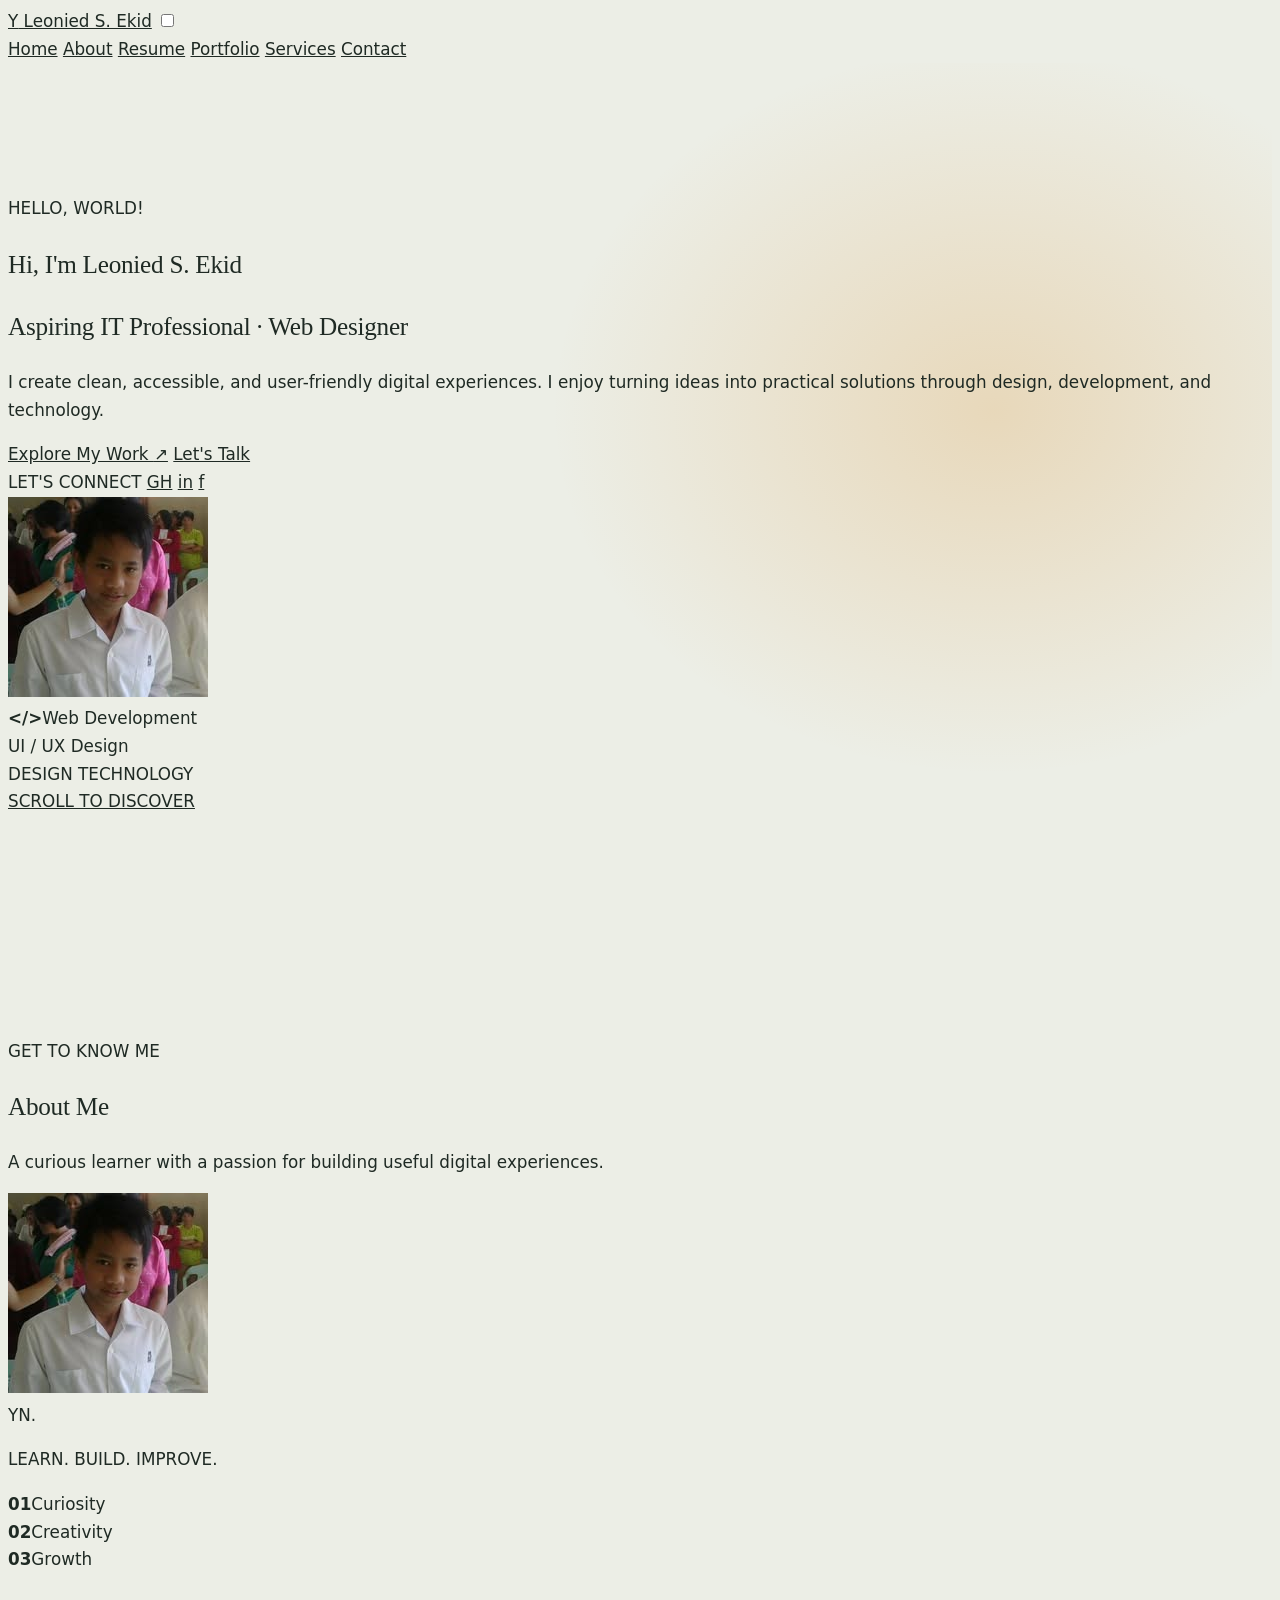
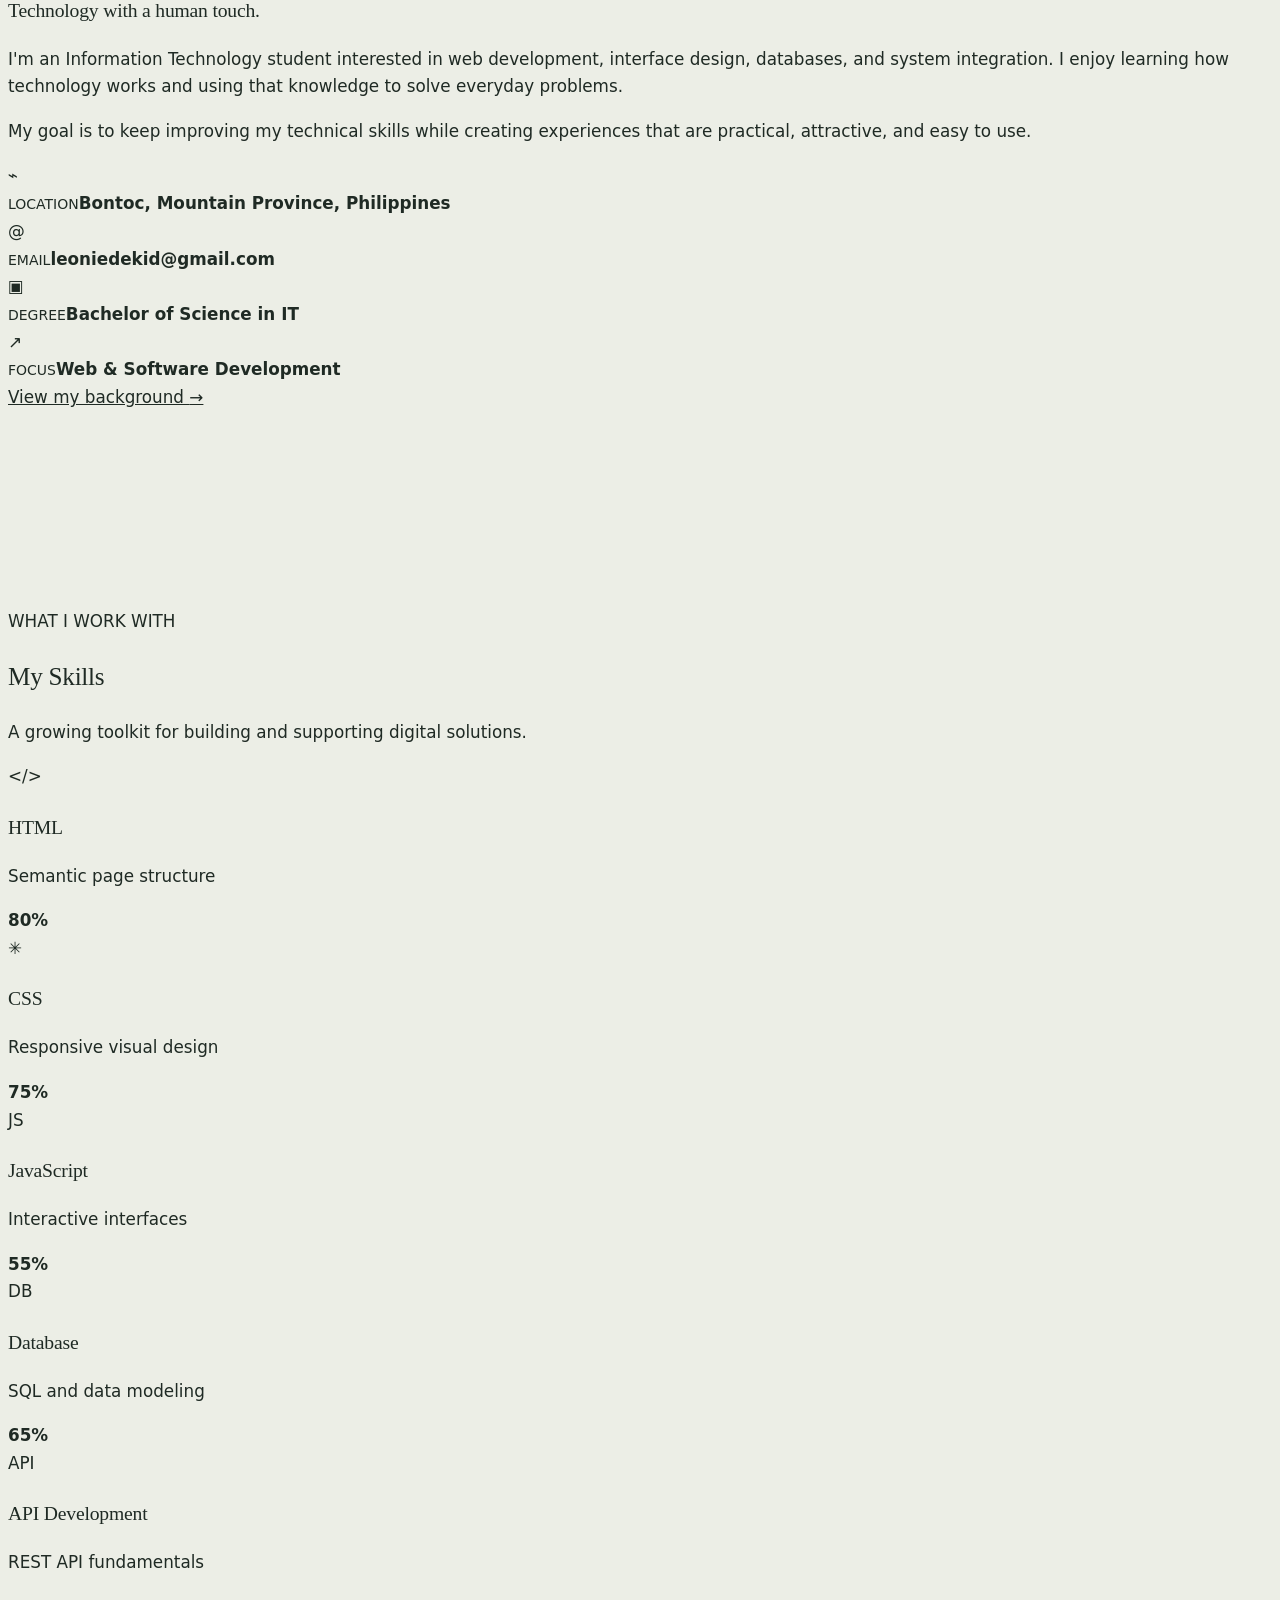
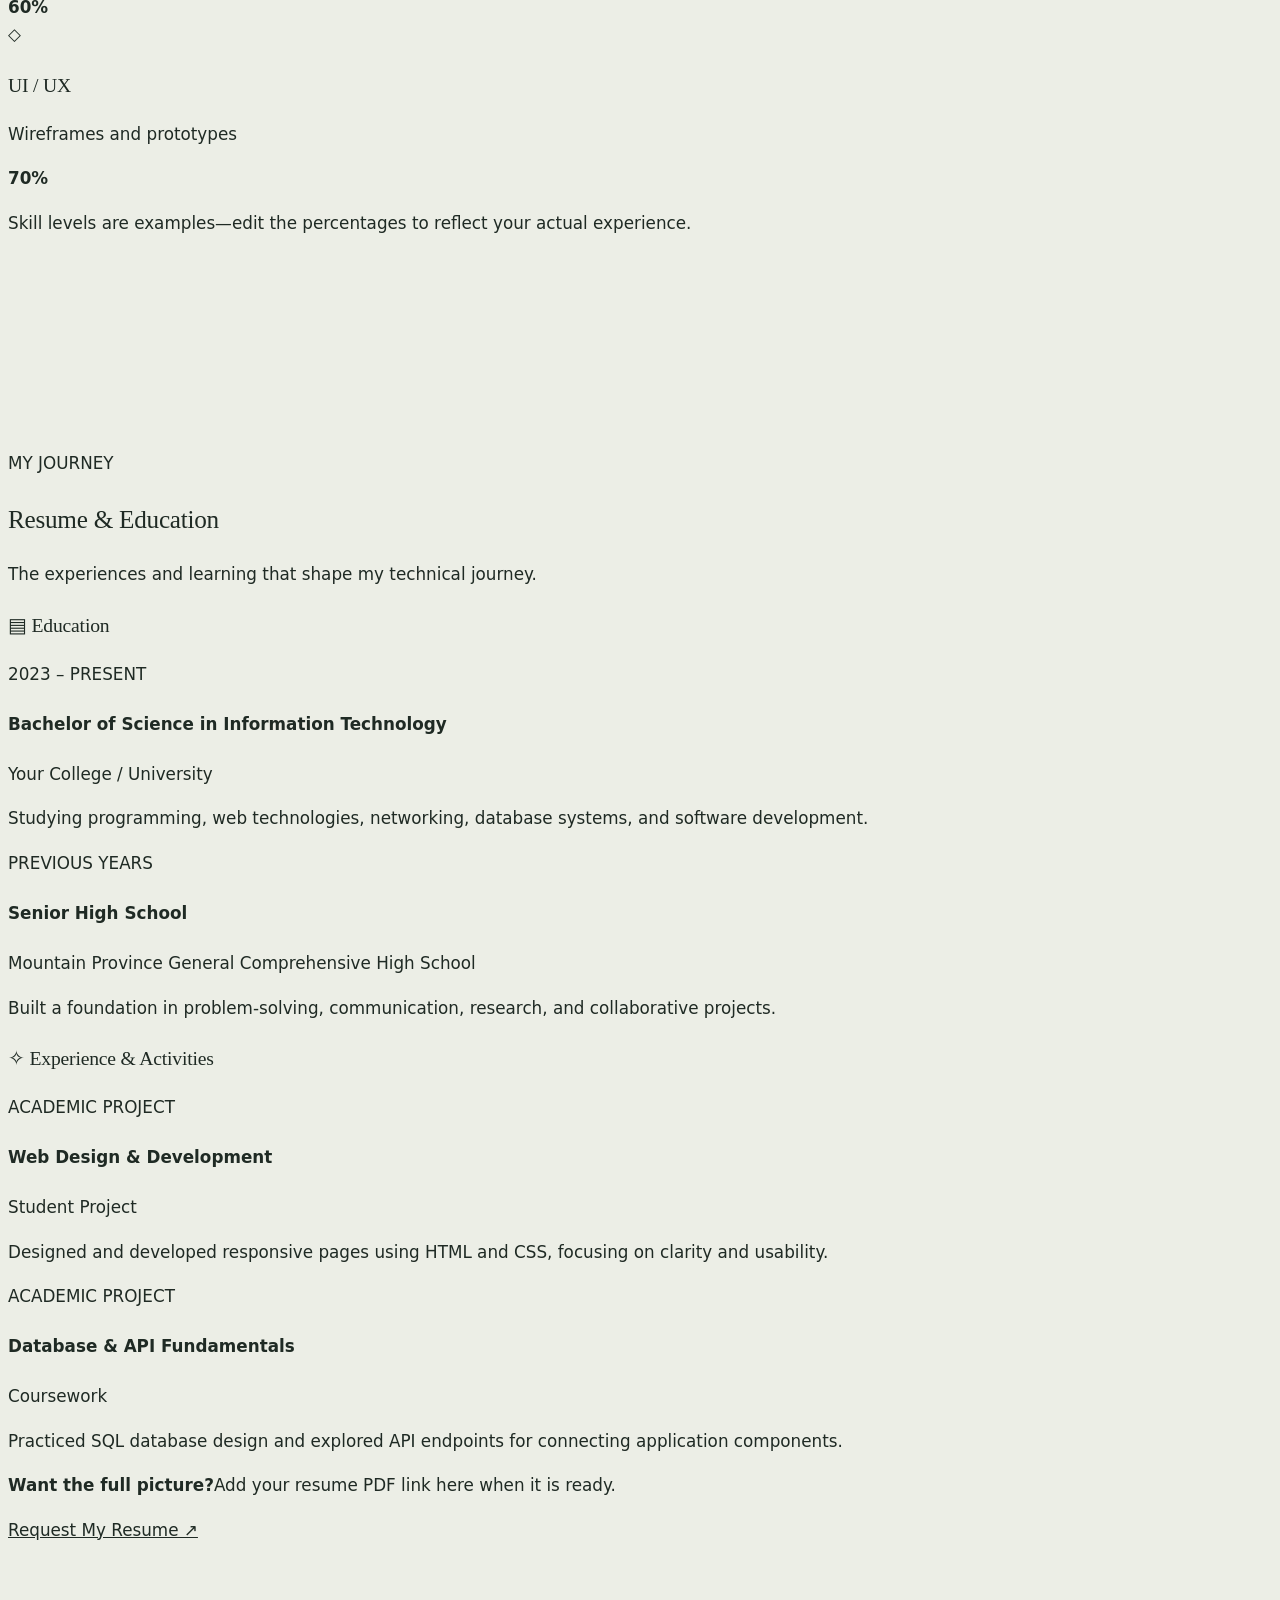
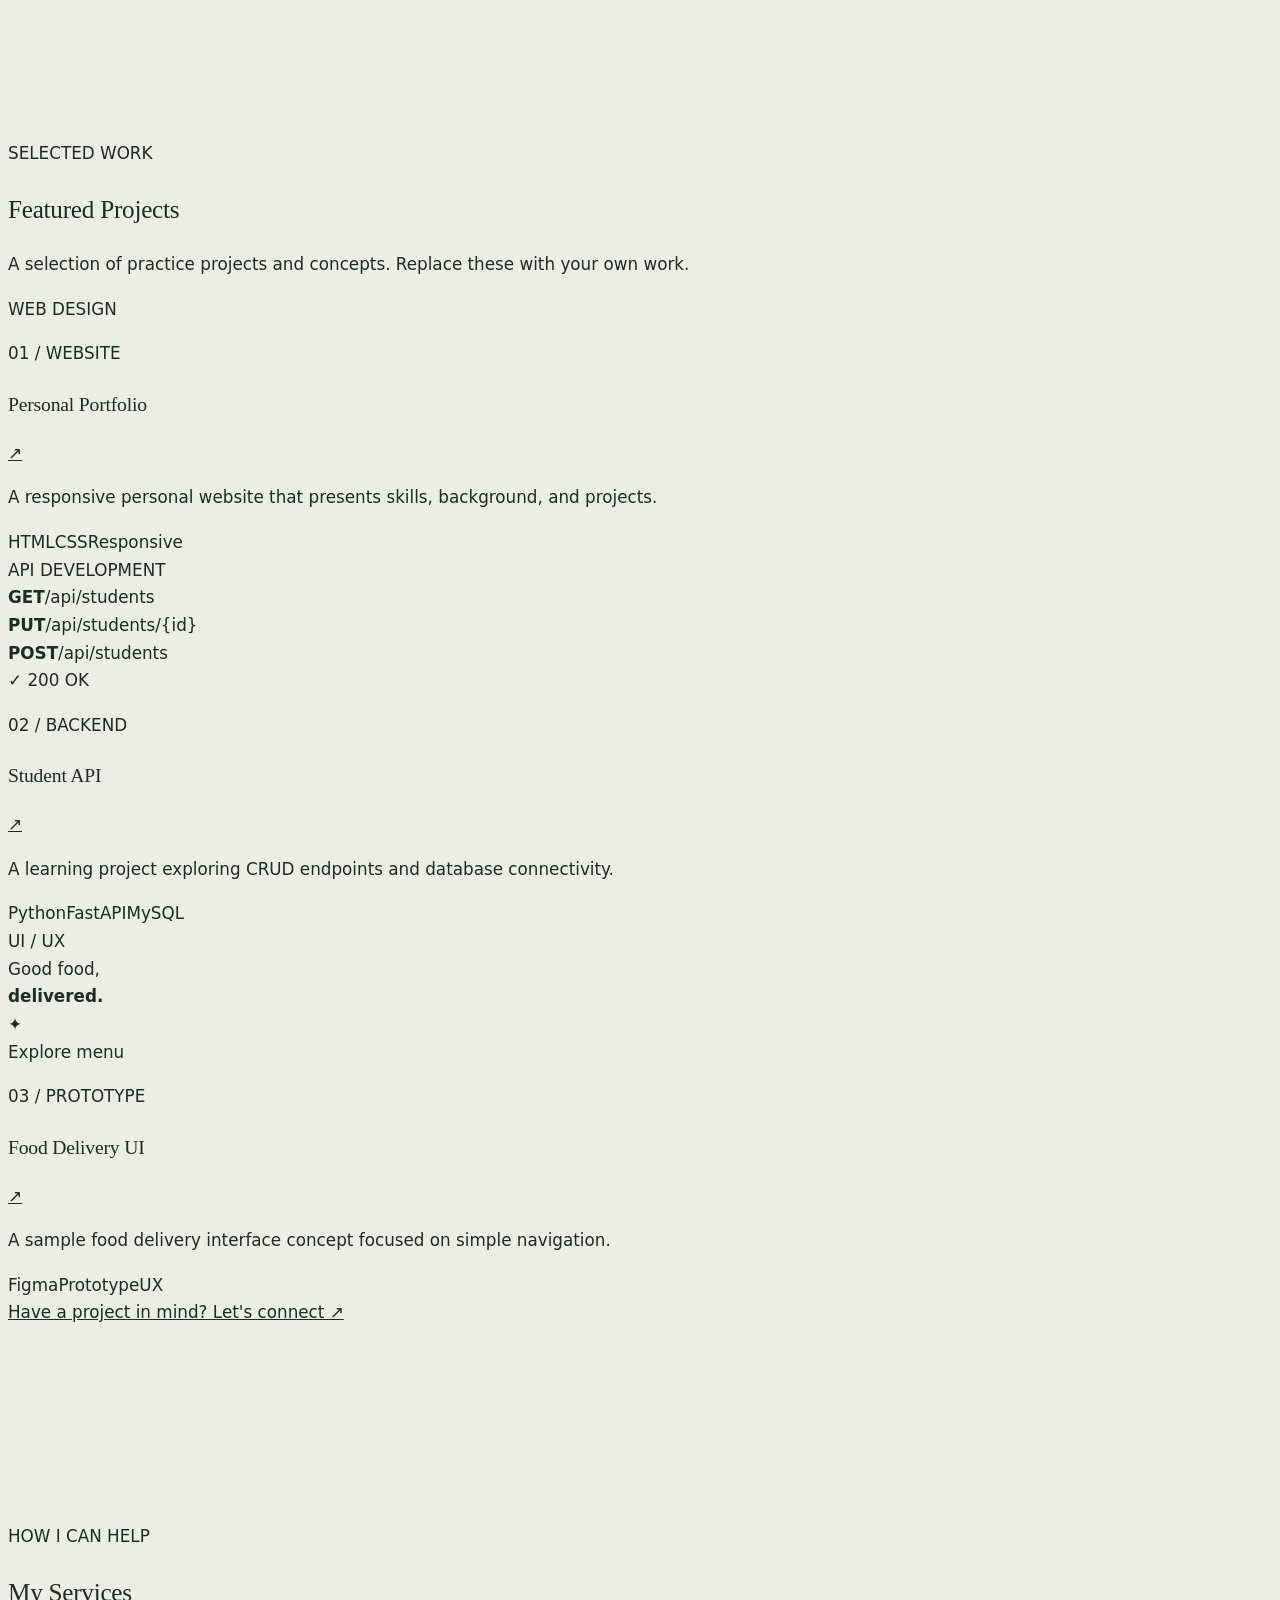
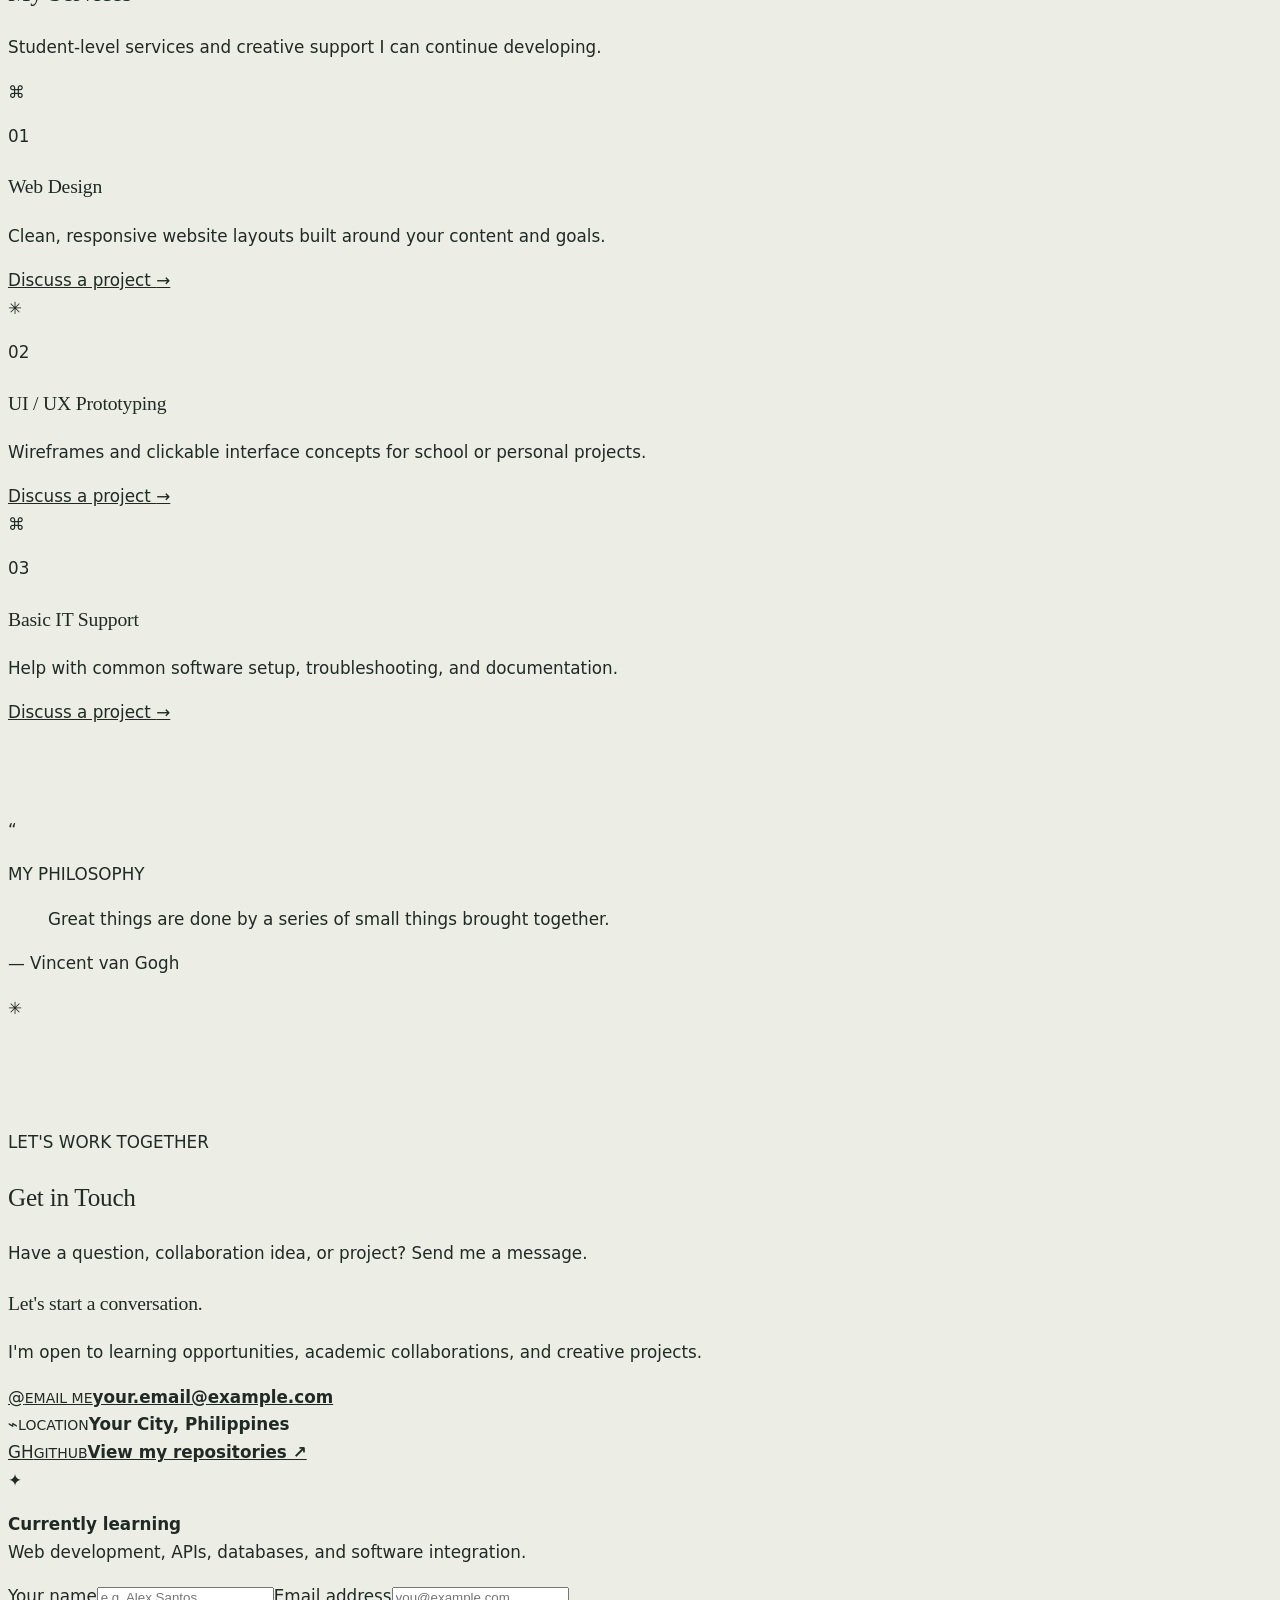
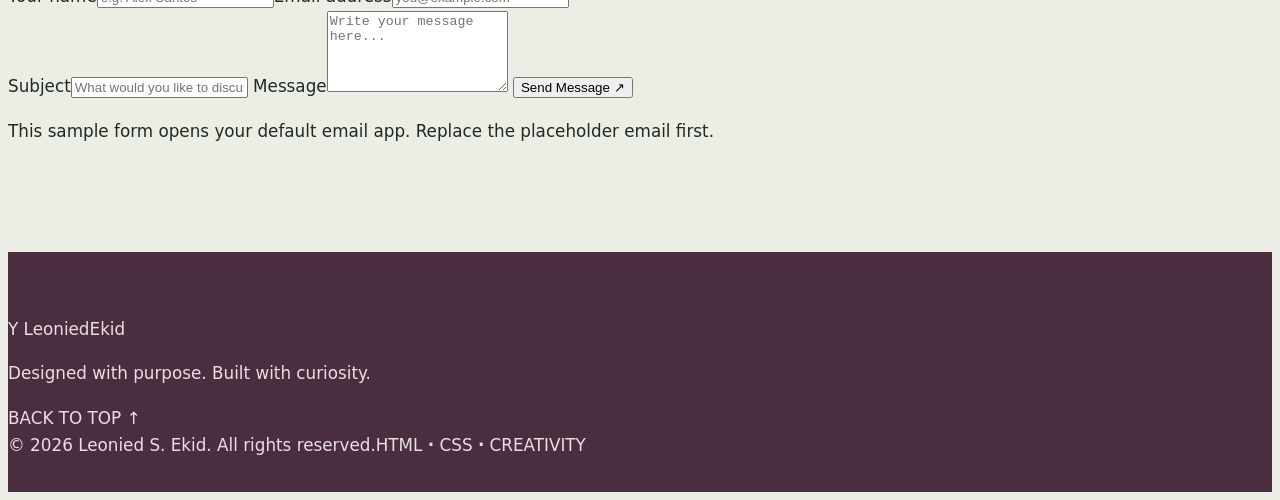
==== commit 03c9c42b: "Create index.html" ====
--- a/index.html
+++ b/index.html
@@ -2,237 +2,197 @@
 <html lang="en">
 <head>
   <meta charset="UTF-8">
-  <meta name="viewport" content="width=device-width, initial-scale=1">
-  <title>Leonied Artisan Candles | Hand-poured soy candles</title>
-  <meta name="description" content="Small-batch soy candles, hand-poured with cotton wicks and fragrance oils blended in-house.">
-
-  <!-- Bootstrap 5 CSS (CDN) -->
-  <link href="https://cdn.jsdelivr.net/npm/bootstrap@5.3.3/dist/css/bootstrap.min.css" rel="stylesheet">
-  <!-- Bootstrap Icons (CDN) -->
-  <link href="https://cdn.jsdelivr.net/npm/bootstrap-icons@1.11.3/font/bootstrap-icons.min.css" rel="stylesheet">
-  <!-- Google Fonts: Young Serif (headings) + Karla (body) -->
-  <link rel="preconnect" href="https://fonts.googleapis.com">
-  <link rel="preconnect" href="https://fonts.gstatic.com" crossorigin>
-  <link href="https://fonts.googleapis.com/css2?family=Karla:wght@400;500;700&family=Young+Serif&display=swap" rel="stylesheet">
-  <!-- Custom styles (loaded last so they can override Bootstrap) -->
-  <link href="style.css" rel="stylesheet">
+  <meta name="viewport" content="width=device-width, initial-scale=1.0">
+  <meta name="description" content="Personal portfolio of an aspiring IT professional and web designer.">
+  <title>Leonied S. Ekid | IT Portfolio</title>
+  <link rel="stylesheet" href="style.css">
 </head>
 <body>
+  <header class="site-header" id="top">
+    <div class="container nav-wrap">
+      <a class="brand" href="#home" aria-label="Go to homepage"><span class="brand-mark">Y</span> Leonied S. Ekid<span class="brand-light"></span></a>
+      <input class="nav-toggle" type="checkbox" id="nav-toggle" aria-label="Toggle navigation">
+      <label class="nav-toggle-label" for="nav-toggle"><span></span><span></span><span></span></label>
+      <nav class="nav-menu" aria-label="Main navigation">
+        <a class="active" href="#home">Home</a>
+        <a href="#about">About</a>
+        <a href="#resume">Resume</a>
+        <a href="#portfolio">Portfolio</a>
+        <a href="#services">Services</a>
+        <a href="#contact">Contact</a>
+      </nav>
+    </div>
+  </header>
 
-  <!-- ============ NAVBAR ============ -->
-  <nav class="navbar navbar-expand-lg site-nav sticky-top">
-    <div class="container">
-      <a class="navbar-brand" href="#top">Leonied <span class="brand-sub">Artisan Candles</span></a>
+  <main>
+    <section class="hero" id="home">
+      <div class="hero-glow glow-one"></div><div class="hero-glow glow-two"></div>
+      <div class="container hero-grid">
+        <div class="hero-copy">
+          <p class="eyebrow"><span class="eyebrow-line"></span> HELLO, WORLD!</p>
+          <h1>Hi, I'm <span>Leonied S. Ekid</span></h1>
+          <h2>Aspiring IT Professional <span class="accent-dot">·</span> Web Designer</h2>
+          <p class="hero-description">I create clean, accessible, and user-friendly digital experiences. I enjoy turning ideas into practical solutions through design, development, and technology.</p>
+          <div class="hero-actions">
+            <a class="button button-primary" href="#portfolio">Explore My Work <span aria-hidden="true">↗</span></a>
+            <a class="button button-outline" href="#contact">Let's Talk</a>
+          </div>
+          <div class="hero-socials">
+            <span>LET'S CONNECT</span>
+            <a href="https://github.com/" target="_blank" rel="noreferrer" aria-label="GitHub">GH</a>
+            <a href="https://www.linkedin.com/" target="_blank" rel="noreferrer" aria-label="LinkedIn">in</a>
+            <a href="https://www.facebook.com/" target="_blank" rel="noreferrer" aria-label="Facebook">f</a>
+          </div>
+        </div>
+        <div class="hero-art" aria-label="Decorative profile illustration">
+          <div class="art-ring ring-one"></div><div class="art-ring ring-two"></div>
+          <div class="code-card card-top"><span class="code-dot"></span><span class="code-dot"></span><span class="code-dot"></span><div class="code-lines"><i></i><i></i><i></i></div></div>
+          <div class="profile-placeholder"><img src="img/462060528_3878148232464799_4481136080876655393_n.jpg" alt="Portrait representing an aspiring IT professional"></div>
+          <div class="floating-badge badge-html"><b>&lt;/&gt;</b><span>Web Development</span></div>
+          <div class="floating-badge badge-design"><b></b><span>UI / UX Design</span></div>
+          <div class="art-label">DESIGN <span></span> TECHNOLOGY</div>
+        </div>
+      </div>
+      <a class="scroll-cue" href="#about"><span></span> SCROLL TO DISCOVER</a>
+    </section>
 
-      <div class="d-flex align-items-center order-lg-2 gap-2">
-        <!-- Cart button with live item-count badge (updated by script.js) -->
-        <button type="button" class="btn cart-btn position-relative" id="cartButton" aria-label="Shopping cart">
-          <i class="bi bi-bag" aria-hidden="true"></i>
-          <span class="badge rounded-pill cart-badge" id="cartCount" aria-live="polite">0</span>
-        </button>
-        <button class="navbar-toggler" type="button" data-bs-toggle="collapse" data-bs-target="#mainNav"
-                aria-controls="mainNav" aria-expanded="false" aria-label="Toggle navigation">
-          <span class="navbar-toggler-icon"></span>
-        </button>
-      </div>
-
-      <div class="collapse navbar-collapse order-lg-1" id="mainNav">
-        <ul class="navbar-nav ms-lg-4 me-auto">
-          <li class="nav-item"><a class="nav-link" href="#shop">Shop</a></li>
-          <li class="nav-item"><a class="nav-link" href="#reviews">Reviews</a></li>
-          <li class="nav-item"><a class="nav-link" href="#contact">Contact</a></li>
-        </ul>
-      </div>
-    </div>
-  </nav>
-
-  <main id="top">
-
-    <!-- ============ HERO (full width) ============ -->
-    <section class="hero">
+    <section class="section section-light" id="about">
       <div class="container">
-        <div class="row align-items-center g-5">
-          <div class="col-lg-6">
-            <h1 class="hero-title">Light something slow.</h1>
-            <p class="hero-lead">
-              Soy candles poured by hand in small batches of twelve. Cotton wicks, no dyes,
-              and scents we blend ourselves.
-            </p>
-            <div class="d-flex flex-wrap gap-3">
-              <a href="#shop" class="btn btn-flame btn-lg">Shop candles</a>
-              <a href="#reviews" class="btn btn-ghost btn-lg">Read reviews</a>
+        <div class="section-heading">
+          <p class="eyebrow"><span class="eyebrow-line"></span> GET TO KNOW ME</p>
+          <h2>About <span>Me</span></h2>
+          <p>A curious learner with a passion for building useful digital experiences.</p>
+        </div>
+        <div class="about-grid">
+          <div class="about-visual">
+            <div class="about-card">
+              <div class="profile-placeholder"><img src="img/462060528_3878148232464799_4481136080876655393_n.jpg" alt="Portrait representing an aspiring IT professional"></div>
+              <div class="about-monogram">YN<span>.</span></div>
+              <p class="about-card-title">LEARN. BUILD. IMPROVE.</p>
+              <div class="mini-stat-row"><div><strong>01</strong><span>Curiosity</span></div><div><strong>02</strong><span>Creativity</span></div><div><strong>03</strong><span>Growth</span></div></div>
             </div>
+            <span class="decor decor-square"></span><span class="decor decor-circle"></span>
           </div>
-
-          <!-- Decorative CSS candle with a flickering flame.
-               Swap this block for an <img> of your own photo if you prefer. -->
-          <div class="col-lg-6">
-            <div class="hero-candle" aria-hidden="true">
-              <div class="flame"></div>
-              <div class="wick"></div>
-              <div class="jar"><span class="jar-label">Leonied</span></div>
+          <div class="about-content">
+            <h3>Technology with a human touch.</h3>
+            <p class="muted">I'm an Information Technology student interested in web development, interface design, databases, and system integration. I enjoy learning how technology works and using that knowledge to solve everyday problems.</p>
+            <p class="muted">My goal is to keep improving my technical skills while creating experiences that are practical, attractive, and easy to use.</p>
+            <div class="details-grid">
+              <div class="detail"><span class="detail-icon">⌁</span><div><small>LOCATION</small><strong>Bontoc, Mountain Province, Philippines</strong></div></div>
+              <div class="detail"><span class="detail-icon">@</span><div><small>EMAIL</small><strong>leoniedekid@gmail.com</strong></div></div>
+              <div class="detail"><span class="detail-icon">▣</span><div><small>DEGREE</small><strong>Bachelor of Science in IT</strong></div></div>
+              <div class="detail"><span class="detail-icon">↗</span><div><small>FOCUS</small><strong>Web & Software Development</strong></div></div>
             </div>
+            <a class="text-link" href="#resume">View my background <span>→</span></a>
           </div>
         </div>
       </div>
     </section>
 
-    <!-- ============ FEATURED PRODUCTS ============ -->
-    <section class="section" id="shop">
+    <section class="section skills-section" id="skills">
       <div class="container">
-        <div class="section-head">
-          <h2>Featured candles</h2>
-          <p>Each one burns for about 50 hours.</p>
+        <div class="section-heading">
+          <p class="eyebrow"><span class="eyebrow-line"></span> WHAT I WORK WITH</p>
+          <h2>My <span>Skills</span></h2>
+          <p>A growing toolkit for building and supporting digital solutions.</p>
         </div>
+        <div class="skills-grid">
+          <div class="skill-card"><div class="skill-top"><span class="skill-icon orange">&lt;/&gt;</span><div><h3>HTML</h3><p>Semantic page structure</p></div><strong>80%</strong></div><div class="progress"><span style="width:80%"></span></div></div>
+          <div class="skill-card"><div class="skill-top"><span class="skill-icon blue">✳</span><div><h3>CSS</h3><p>Responsive visual design</p></div><strong>75%</strong></div><div class="progress"><span style="width:75%"></span></div></div>
+          <div class="skill-card"><div class="skill-top"><span class="skill-icon yellow">JS</span><div><h3>JavaScript</h3><p>Interactive interfaces</p></div><strong>55%</strong></div><div class="progress"><span style="width:55%"></span></div></div>
+          <div class="skill-card"><div class="skill-top"><span class="skill-icon green">DB</span><div><h3>Database</h3><p>SQL and data modeling</p></div><strong>65%</strong></div><div class="progress"><span style="width:65%"></span></div></div>
+          <div class="skill-card"><div class="skill-top"><span class="skill-icon purple">API</span><div><h3>API Development</h3><p>REST API fundamentals</p></div><strong>60%</strong></div><div class="progress"><span style="width:60%"></span></div></div>
+          <div class="skill-card"><div class="skill-top"><span class="skill-icon pink">◇</span><div><h3>UI / UX</h3><p>Wireframes and prototypes</p></div><strong>70%</strong></div><div class="progress"><span style="width:70%"></span></div></div>
+        </div>
+        <p class="skills-note">Skill levels are examples—edit the percentages to reflect your actual experience.</p>
+      </div>
+    </section>
 
-        <div class="row g-4">
+    <section class="section section-light" id="resume">
+      <div class="container">
+        <div class="section-heading">
+          <p class="eyebrow"><span class="eyebrow-line"></span> MY JOURNEY</p>
+          <h2>Resume & <span>Education</span></h2>
+          <p>The experiences and learning that shape my technical journey.</p>
+        </div>
+        <div class="resume-grid">
+          <div class="resume-column"><h3 class="column-title"><span>▤</span> Education</h3>
+            <article class="timeline-item"><span class="timeline-dot"></span><p class="timeline-date">2023 – PRESENT</p><h4>Bachelor of Science in Information Technology</h4><p class="timeline-place">Your College / University</p><p class="muted">Studying programming, web technologies, networking, database systems, and software development.</p></article>
+            <article class="timeline-item"><span class="timeline-dot"></span><p class="timeline-date">PREVIOUS YEARS</p><h4>Senior High School</h4><p class="timeline-place">Mountain Province General Comprehensive High School</p><p class="muted">Built a foundation in problem-solving, communication, research, and collaborative projects.</p></article>
+          </div>
+          <div class="resume-column"><h3 class="column-title"><span>✧</span> Experience & Activities</h3>
+            <article class="timeline-item"><span class="timeline-dot"></span><p class="timeline-date">ACADEMIC PROJECT</p><h4>Web Design & Development</h4><p class="timeline-place">Student Project</p><p class="muted">Designed and developed responsive pages using HTML and CSS, focusing on clarity and usability.</p></article>
+            <article class="timeline-item"><span class="timeline-dot"></span><p class="timeline-date">ACADEMIC PROJECT</p><h4>Database & API Fundamentals</h4><p class="timeline-place">Coursework</p><p class="muted">Practiced SQL database design and explored API endpoints for connecting application components.</p></article>
+          </div>
+        </div>
+        <div class="resume-download"><p><strong>Want the full picture?</strong><span>Add your resume PDF link here when it is ready.</span></p><a class="button button-primary" href="#contact">Request My Resume ↗</a></div>
+      </div>
+    </section>
 
-          <!-- Product 1 -->
-          <div class="col-12 col-sm-6 col-lg-3">
-            <article class="card product-card h-100">
-              <!-- Replace .product-art with <img class="card-img-top" src="images/your-photo.jpg" alt="..."> when you have photos -->
-              <div class="product-art" style="--wax:#D9C7A3; --jar:#3E4A3D;" role="img" aria-label="Fig and Cedar candle in a green jar">
-                <div class="mini-flame"></div><div class="mini-jar"></div>
-              </div>
-              <div class="card-body d-flex flex-column">
-                <h3 class="product-name">Fig &amp; Cedar</h3>
-                <p class="product-desc">Green fig leaf, smoked cedar and a little tonka bean.</p>
-                <div class="mt-auto d-flex justify-content-between align-items-center">
-                  <span class="price">$28</span>
-                  <button class="btn btn-flame btn-sm add-to-cart" data-id="fig-cedar" data-name="Fig &amp; Cedar" data-price="28">Add to cart</button>
-                </div>
-              </div>
-            </article>
-          </div>
+    <section class="section portfolio-section" id="portfolio">
+      <div class="container">
+        <div class="section-heading">
+          <p class="eyebrow"><span class="eyebrow-line"></span> SELECTED WORK</p>
+          <h2>Featured <span>Projects</span></h2>
+          <p>A selection of practice projects and concepts. Replace these with your own work.</p>
+        </div>
+        <div class="project-grid">
+          <article class="project-card"><div class="project-art project-art-one"><span class="project-chip">WEB DESIGN</span><div class="browser-mock"><div class="browser-bar"><i></i><i></i><i></i></div><div class="mock-content"><b></b><b></b><span></span><span></span><em></em></div></div></div><div class="project-info"><div><p class="project-category">01 / WEBSITE</p><h3>Personal Portfolio</h3></div><a href="#contact" class="project-arrow" aria-label="Ask about Personal Portfolio">↗</a><p>A responsive personal website that presents skills, background, and projects.</p><div class="tag-row"><span>HTML</span><span>CSS</span><span>Responsive</span></div></div></article>
+          <article class="project-card"><div class="project-art project-art-two"><span class="project-chip">API DEVELOPMENT</span><div class="api-mock"><div class="api-line"><b>GET</b><span>/api/students</span></div><div class="api-line"><b class="put">PUT</b><span>/api/students/{id}</span></div><div class="api-line"><b class="post">POST</b><span>/api/students</span></div><div class="api-status">✓ 200 OK</div></div></div><div class="project-info"><div><p class="project-category">02 / BACKEND</p><h3>Student API</h3></div><a href="#contact" class="project-arrow" aria-label="Ask about Student API">↗</a><p>A learning project exploring CRUD endpoints and database connectivity.</p><div class="tag-row"><span>Python</span><span>FastAPI</span><span>MySQL</span></div></div></article>
+          <article class="project-card"><div class="project-art project-art-three"><span class="project-chip">UI / UX</span><div class="phone-mock"><div class="phone-notch"></div><div class="phone-title">Good food,<br><b>delivered.</b></div><div class="food-circle">✦</div><div class="phone-button">Explore menu</div></div></div><div class="project-info"><div><p class="project-category">03 / PROTOTYPE</p><h3>Food Delivery UI</h3></div><a href="#contact" class="project-arrow" aria-label="Ask about Food Delivery UI">↗</a><p>A sample food delivery interface concept focused on simple navigation.</p><div class="tag-row"><span>Figma</span><span>Prototype</span><span>UX</span></div></div></article>
+        </div>
+        <div class="center-action"><a class="button button-outline-dark" href="#contact">Have a project in mind? <span>Let's connect ↗</span></a></div>
+      </div>
+    </section>
 
-          <!-- Product 2 -->
-          <div class="col-12 col-sm-6 col-lg-3">
-            <article class="card product-card h-100">
-              <div class="product-art" style="--wax:#E8B7A0; --jar:#6B3B4C;" role="img" aria-label="Rosewater and Pepper candle in a plum jar">
-                <div class="mini-flame"></div><div class="mini-jar"></div>
-              </div>
-              <div class="card-body d-flex flex-column">
-                <h3 class="product-name">Rosewater &amp; Pepper</h3>
-                <p class="product-desc">Damask rose, pink peppercorn and warm amber.</p>
-                <div class="mt-auto d-flex justify-content-between align-items-center">
-                  <span class="price">$30</span>
-                  <button class="btn btn-flame btn-sm add-to-cart" data-id="rose-pepper" data-name="Rosewater &amp; Pepper" data-price="30">Add to cart</button>
-                </div>
-              </div>
-            </article>
-          </div>
-
-          <!-- Product 3 -->
-          <div class="col-12 col-sm-6 col-lg-3">
-            <article class="card product-card h-100">
-              <div class="product-art" style="--wax:#F1E4C3; --jar:#2F4858;" role="img" aria-label="Sea Salt and Sage candle in a slate-blue jar">
-                <div class="mini-flame"></div><div class="mini-jar"></div>
-              </div>
-              <div class="card-body d-flex flex-column">
-                <h3 class="product-name">Sea Salt &amp; Sage</h3>
-                <p class="product-desc">Coastal air, fresh sage and driftwood.</p>
-                <div class="mt-auto d-flex justify-content-between align-items-center">
-                  <span class="price">$26</span>
-                  <button class="btn btn-flame btn-sm add-to-cart" data-id="salt-sage" data-name="Sea Salt &amp; Sage" data-price="26">Add to cart</button>
-                </div>
-              </div>
-            </article>
-          </div>
-
-          <!-- Product 4 -->
-          <div class="col-12 col-sm-6 col-lg-3">
-            <article class="card product-card h-100">
-              <!-- "Best seller" tag marks a real status, not decoration -->
-              <span class="product-tag">Best seller</span>
-              <div class="product-art" style="--wax:#C98F4B; --jar:#1F1A24;" role="img" aria-label="Black Vanilla and Smoke candle in a dark jar">
-                <div class="mini-flame"></div><div class="mini-jar"></div>
-              </div>
-              <div class="card-body d-flex flex-column">
-                <h3 class="product-name">Black Vanilla</h3>
-                <p class="product-desc">Roasted vanilla bean, birch smoke and leather.</p>
-                <div class="mt-auto d-flex justify-content-between align-items-center">
-                  <span class="price">$32</span>
-                  <button class="btn btn-flame btn-sm add-to-cart" data-id="black-vanilla" data-name="Black Vanilla" data-price="32">Add to cart</button>
-                </div>
-              </div>
-            </article>
-          </div>
-
+    <section class="section services-section" id="services">
+      <div class="container">
+        <div class="section-heading">
+          <p class="eyebrow"><span class="eyebrow-line"></span> HOW I CAN HELP</p>
+          <h2>My <span>Services</span></h2>
+          <p>Student-level services and creative support I can continue developing.</p>
+        </div>
+        <div class="service-grid">
+          <article class="service-card"><div class="service-icon">⌘</div><p class="service-number">01</p><h3>Web Design</h3><p>Clean, responsive website layouts built around your content and goals.</p><a href="#contact">Discuss a project <span>→</span></a></article>
+          <article class="service-card featured-service"><div class="service-icon">✳</div><p class="service-number">02</p><h3>UI / UX Prototyping</h3><p>Wireframes and clickable interface concepts for school or personal projects.</p><a href="#contact">Discuss a project <span>→</span></a></article>
+          <article class="service-card"><div class="service-icon">⌘</div><p class="service-number">03</p><h3>Basic IT Support</h3><p>Help with common software setup, troubleshooting, and documentation.</p><a href="#contact">Discuss a project <span>→</span></a></article>
         </div>
       </div>
     </section>
 
-    <!-- ============ TESTIMONIALS ============ -->
-    <section class="section section-tint" id="reviews">
+    <section class="quote-band">
+      <div class="container quote-content"><span class="quote-mark">“</span><div><p class="eyebrow">MY PHILOSOPHY</p><blockquote>Great things are done by a series of small things brought together.</blockquote><p class="quote-author">— Vincent van Gogh</p></div><span class="quote-spark">✳</span></div>
+    </section>
+
+    <section class="section section-light" id="contact">
       <div class="container">
-        <div class="section-head">
-          <h2>What customers say</h2>
+        <div class="section-heading">
+          <p class="eyebrow"><span class="eyebrow-line"></span> LET'S WORK TOGETHER</p>
+          <h2>Get in <span>Touch</span></h2>
+          <p>Have a question, collaboration idea, or project? Send me a message.</p>
         </div>
-
-        <div class="row g-4">
-          <div class="col-md-4">
-            <figure class="review h-100">
-              <div class="stars" aria-label="5 out of 5 stars">
-                <i class="bi bi-star-fill"></i><i class="bi bi-star-fill"></i><i class="bi bi-star-fill"></i><i class="bi bi-star-fill"></i><i class="bi bi-star-fill"></i>
-              </div>
-              <blockquote>Fig &amp; Cedar filled my whole apartment within twenty minutes, and it never gave me a headache.</blockquote>
-              <figcaption>Maria S., verified buyer</figcaption>
-            </figure>
+        <div class="contact-grid">
+          <div class="contact-info"><h3>Let's start a conversation.</h3><p class="muted">I'm open to learning opportunities, academic collaborations, and creative projects.</p>
+            <a class="contact-method" href="mailto:your.email@example.com"><span class="contact-icon">@</span><span><small>EMAIL ME</small><strong>your.email@example.com</strong></span></a>
+            <div class="contact-method"><span class="contact-icon">⌁</span><span><small>LOCATION</small><strong>Your City, Philippines</strong></span></div>
+            <a class="contact-method" href="https://github.com/" target="_blank" rel="noreferrer"><span class="contact-icon">GH</span><span><small>GITHUB</small><strong>View my repositories ↗</strong></span></a>
+            <div class="contact-note"><span>✦</span><p><strong>Currently learning</strong><br>Web development, APIs, databases, and software integration.</p></div>
           </div>
-          <div class="col-md-4">
-            <figure class="review h-100">
-              <div class="stars" aria-label="5 out of 5 stars">
-                <i class="bi bi-star-fill"></i><i class="bi bi-star-fill"></i><i class="bi bi-star-fill"></i><i class="bi bi-star-fill"></i><i class="bi bi-star-fill"></i>
-              </div>
-              <blockquote>It burned evenly to the very end, with no tunneling. I reuse the jar as a plant pot now.</blockquote>
-              <figcaption>Daniel R., verified buyer</figcaption>
-            </figure>
-          </div>
-          <div class="col-md-4">
-            <figure class="review h-100">
-              <div class="stars" aria-label="4 out of 5 stars">
-                <i class="bi bi-star-fill"></i><i class="bi bi-star-fill"></i><i class="bi bi-star-fill"></i><i class="bi bi-star-fill"></i><i class="bi bi-star"></i>
-              </div>
-              <blockquote>I bought Black Vanilla as a gift and ordered another for myself the same week.</blockquote>
-              <figcaption>Aiko T., verified buyer</figcaption>
-            </figure>
-          </div>
+          <form class="contact-form" action="mailto:your.email@example.com" method="post" enctype="text/plain">
+            <div class="form-row"><label for="name">Your name<input id="name" name="Name" type="text" placeholder="e.g. Alex Santos" required></label><label for="email">Email address<input id="email" name="Email" type="email" placeholder="you@example.com" required></label></div>
+            <label for="subject">Subject<input id="subject" name="Subject" type="text" placeholder="What would you like to discuss?" required></label>
+            <label for="message">Message<textarea id="message" name="Message" rows="5" placeholder="Write your message here..." required></textarea></label>
+            <button class="button button-primary submit-button" type="submit">Send Message <span>↗</span></button>
+            <p class="form-note">This sample form opens your default email app. Replace the placeholder email first.</p>
+          </form>
         </div>
       </div>
     </section>
-
   </main>
 
-  <!-- ============ FOOTER ============ -->
-  <footer class="site-footer" id="contact">
-    <div class="container">
-      <div class="row g-4">
-        <div class="col-md-5">
-          <h2 class="footer-brand">Leonied Artisan Candles</h2>
-          <p class="mb-0">Hand-poured in small batches. Orders ship within 3 business days.</p>
-        </div>
-        <div class="col-6 col-md-3">
-          <h3 class="footer-title">Shop</h3>
-          <ul class="list-unstyled mb-0">
-            <li><a href="#shop">All candles</a></li>
-            <li><a href="#reviews">Reviews</a></li>
-          </ul>
-        </div>
-        <div class="col-6 col-md-4">
-          <h3 class="footer-title">Contact</h3>
-          <ul class="list-unstyled mb-0">
-            <li><a href="mailto:hello@example.com">hello@example.com</a></li>
-            <li><a href="#top">Back to top</a></li>
-          </ul>
-        </div>
-      </div>
-      <p class="footer-legal">&copy; <span id="year">2026</span> Leonied Artisan Candles. All rights reserved.</p>
-    </div>
+  <footer class="site-footer">
+    <div class="container footer-main"><a class="brand" href="#home"><span class="brand-mark">Y</span> Leonied<span class="brand-light">Ekid</span></a><p>Designed with purpose. Built with curiosity.</p><a class="back-top" href="#top">BACK TO TOP ↑</a></div>
+    <div class="container footer-bottom"><span>© 2026 Leonied S. Ekid. All rights reserved.</span><span>HTML <b>·</b> CSS <b>·</b> CREATIVITY</span></div>
   </footer>
-
-  <!-- Bootstrap 5 JS bundle (needed for the mobile navbar toggle) -->
-  <script src="https://cdn.jsdelivr.net/npm/bootstrap@5.3.3/dist/js/bootstrap.bundle.min.js"></script>
-  <!-- Cart logic -->
-  <script src="script.js"></script>
 </body>
 </html>
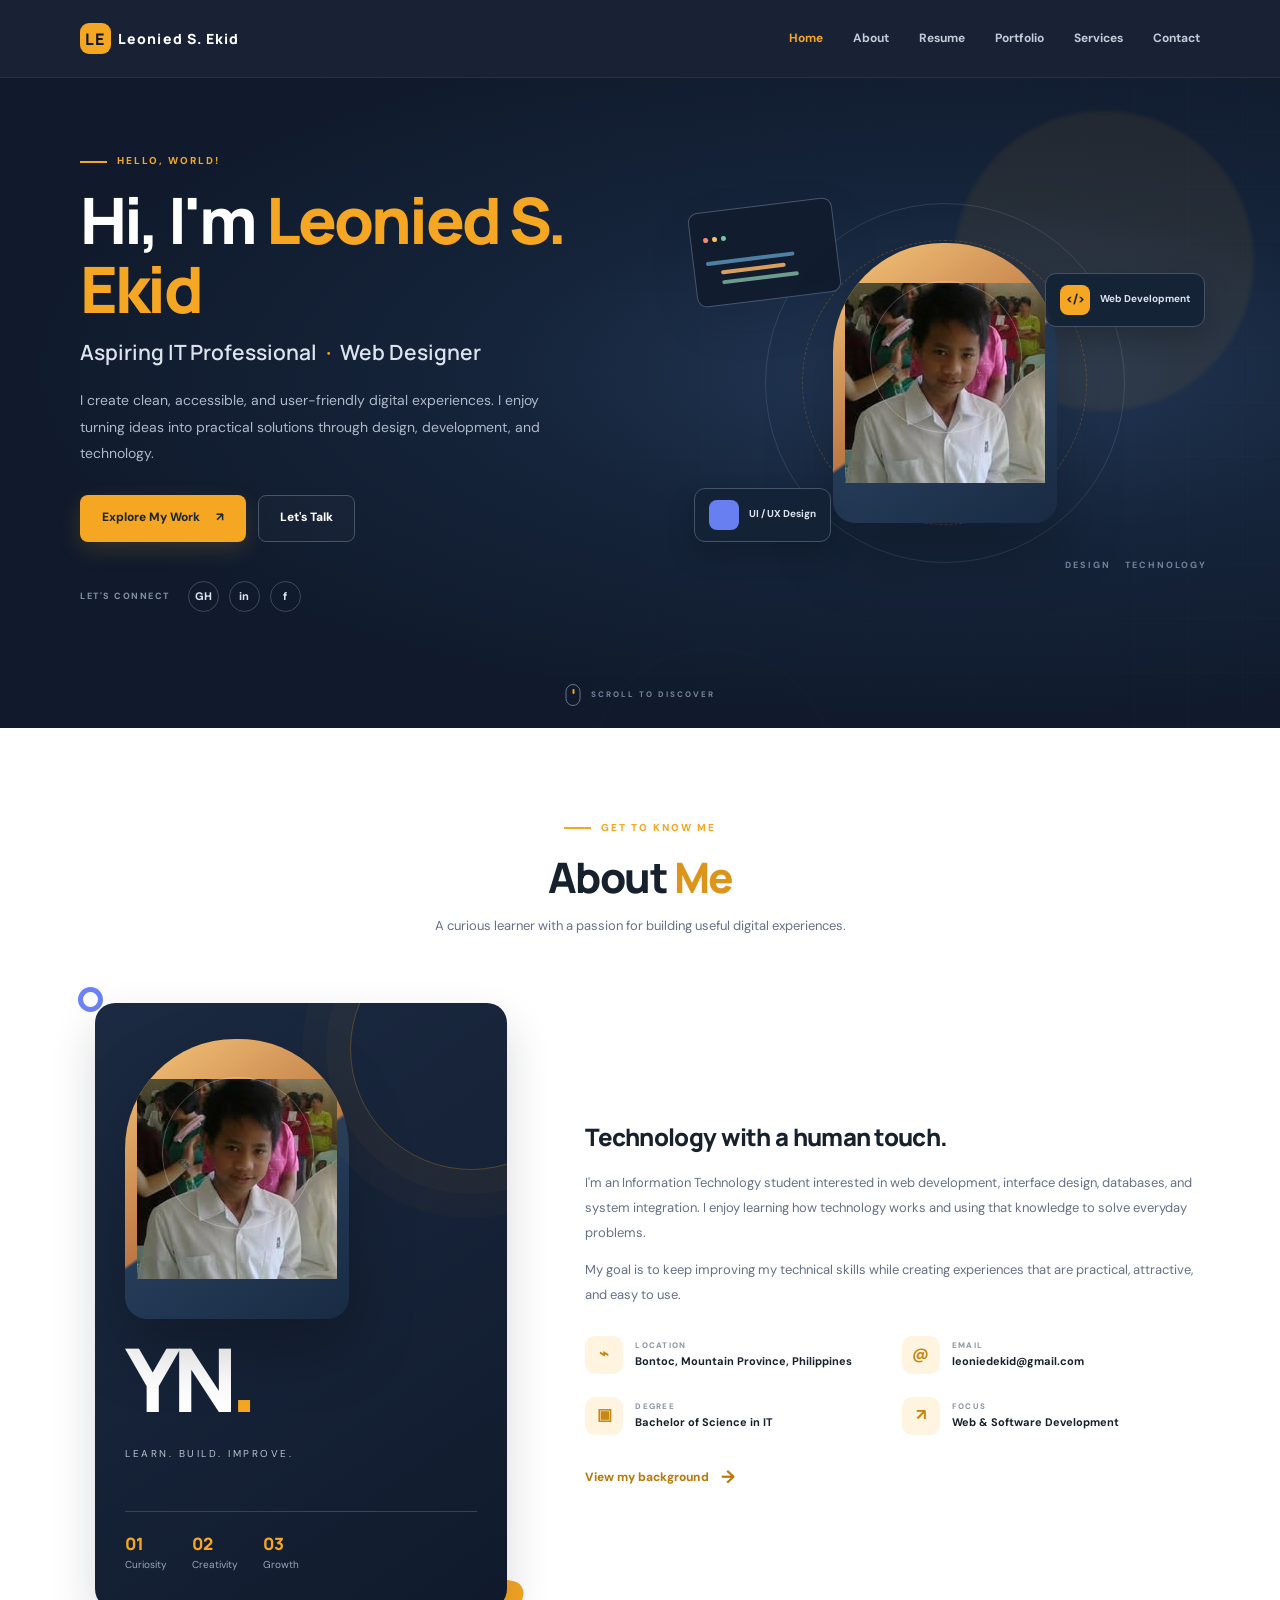
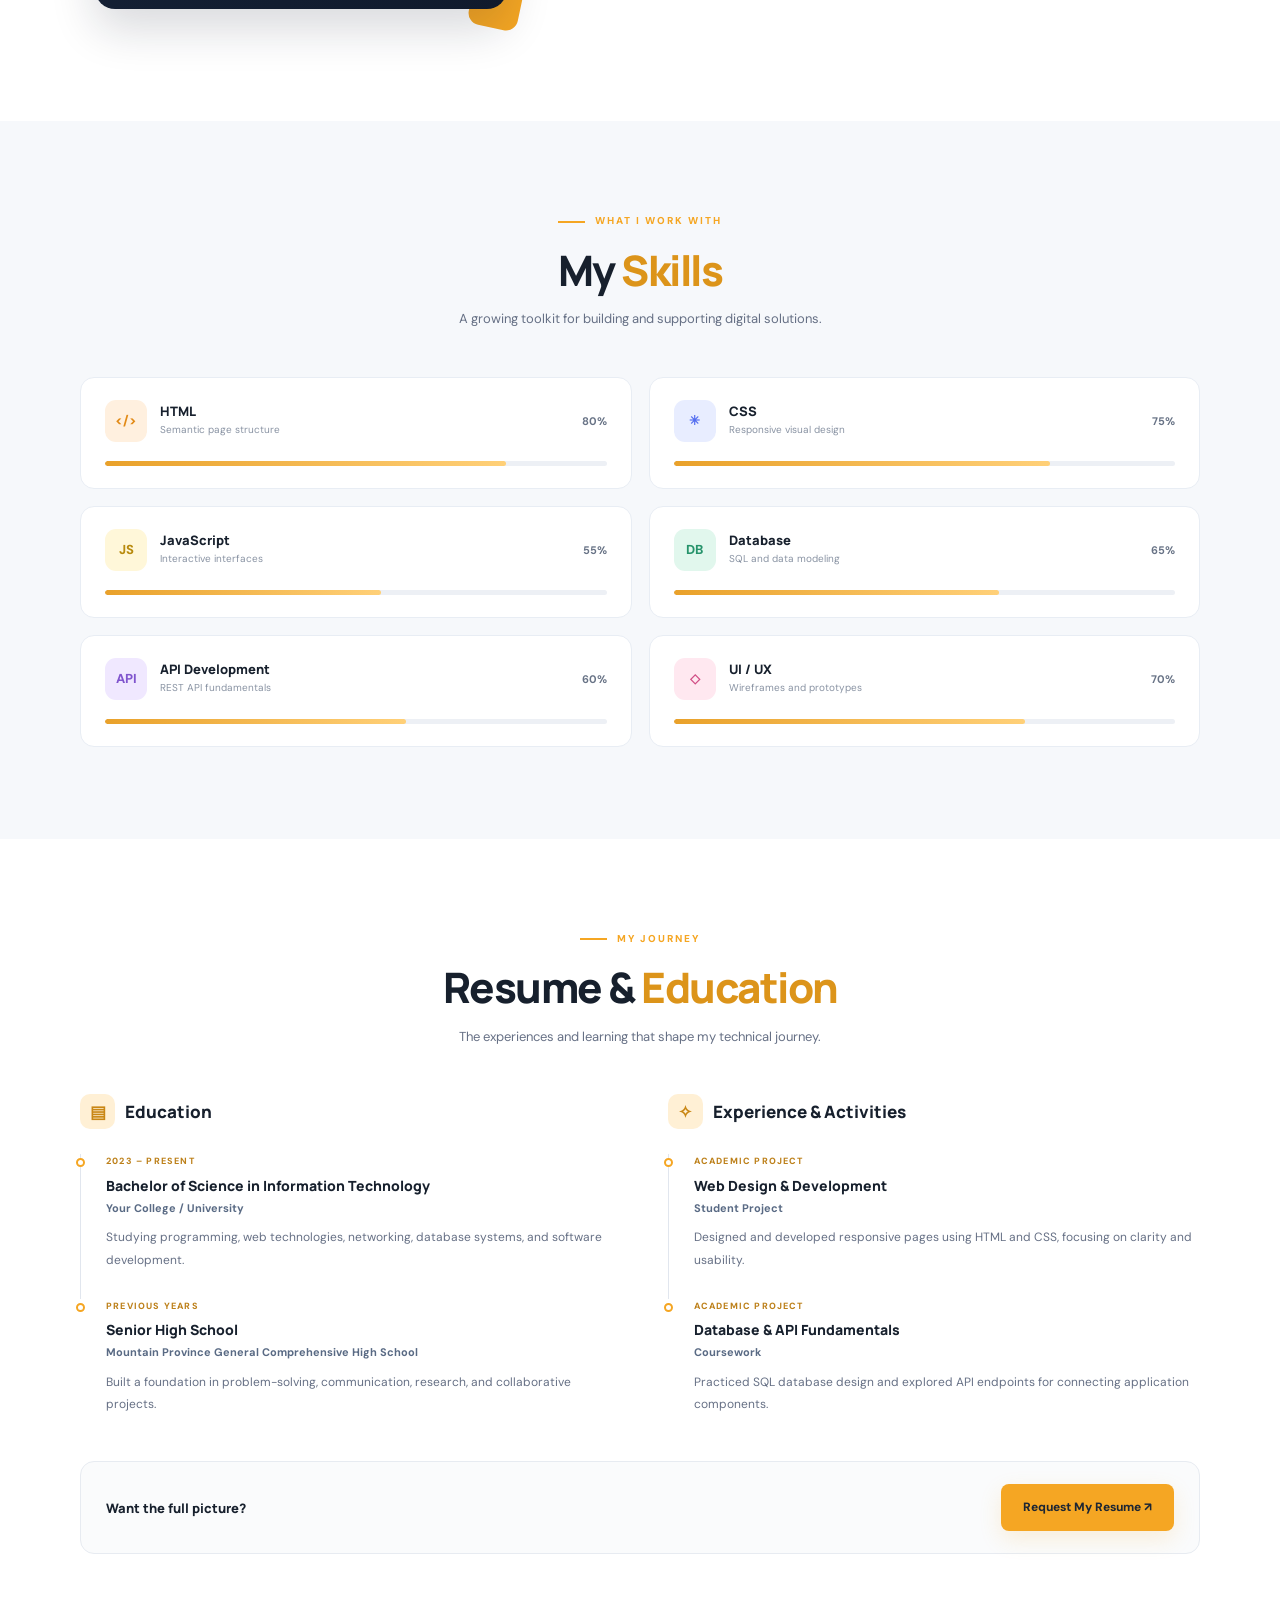
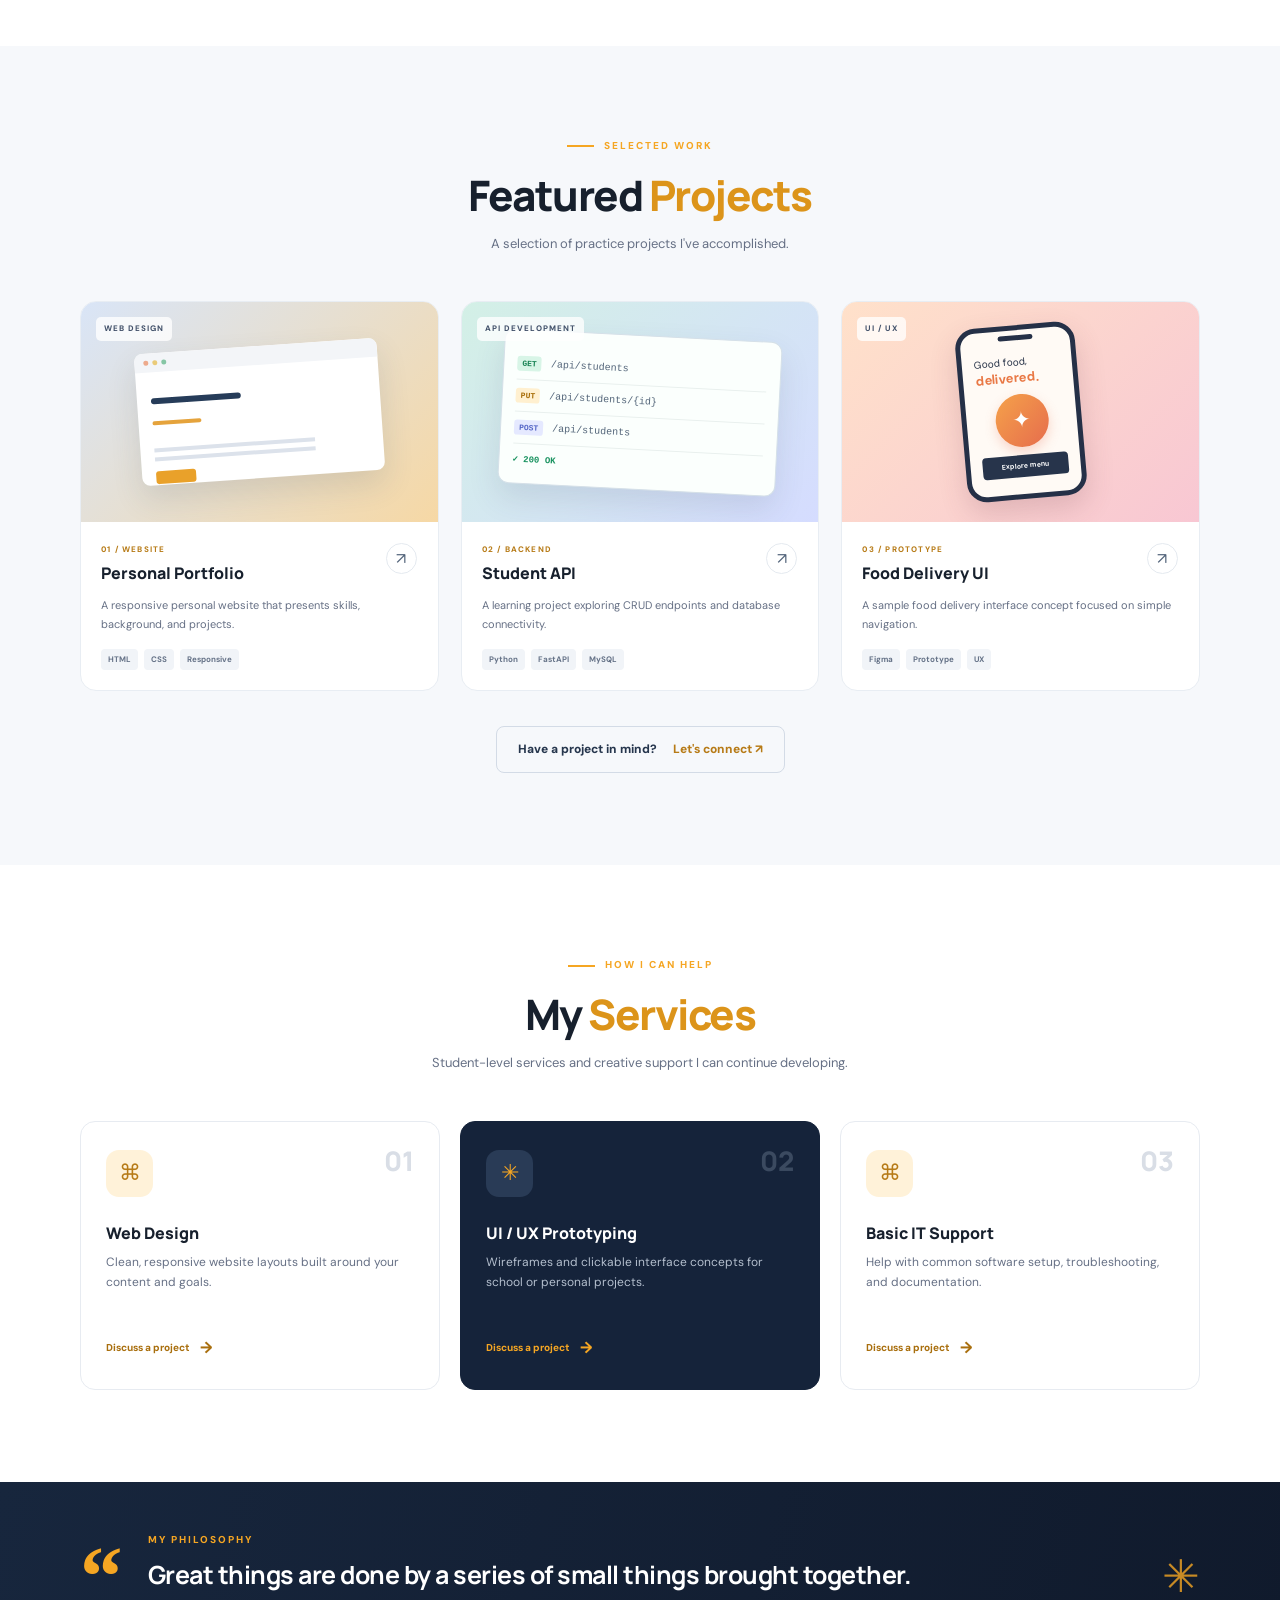
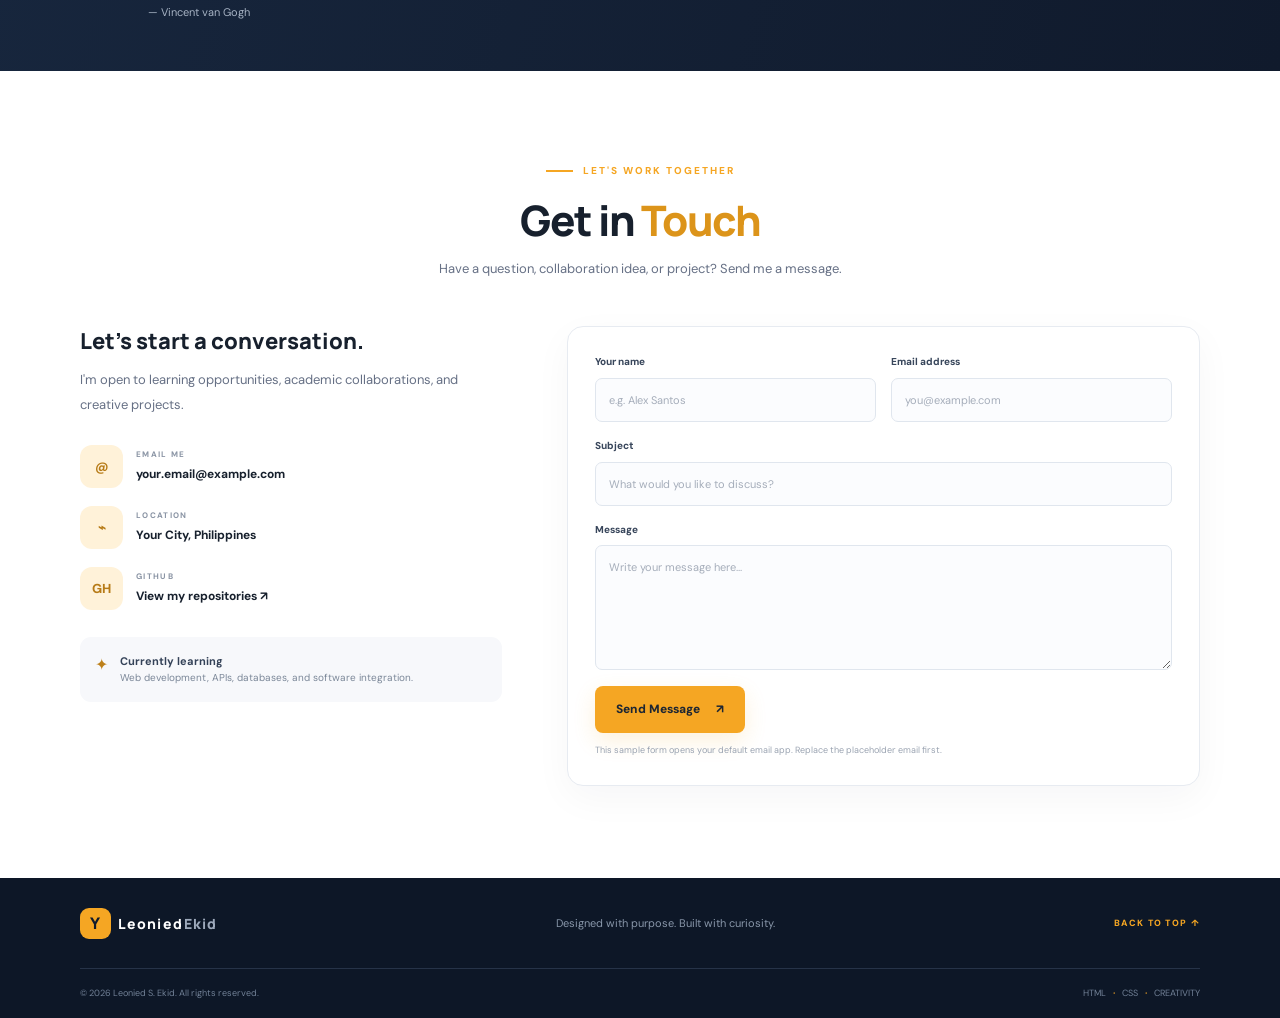
==== commit 4c4b9c11: "Update index.html" ====
--- a/index.html
+++ b/index.html
@@ -10,7 +10,7 @@
 <body>
   <header class="site-header" id="top">
     <div class="container nav-wrap">
-      <a class="brand" href="#home" aria-label="Go to homepage"><span class="brand-mark">Y</span> Leonied S. Ekid<span class="brand-light"></span></a>
+      <a class="brand" href="#home" aria-label="Go to homepage"><span class="brand-mark">LE</span> Leonied S. Ekid<span class="brand-light"></span></a>
       <input class="nav-toggle" type="checkbox" id="nav-toggle" aria-label="Toggle navigation">
       <label class="nav-toggle-label" for="nav-toggle"><span></span><span></span><span></span></label>
       <nav class="nav-menu" aria-label="Main navigation">
@@ -104,7 +104,7 @@
           <div class="skill-card"><div class="skill-top"><span class="skill-icon purple">API</span><div><h3>API Development</h3><p>REST API fundamentals</p></div><strong>60%</strong></div><div class="progress"><span style="width:60%"></span></div></div>
           <div class="skill-card"><div class="skill-top"><span class="skill-icon pink">◇</span><div><h3>UI / UX</h3><p>Wireframes and prototypes</p></div><strong>70%</strong></div><div class="progress"><span style="width:70%"></span></div></div>
         </div>
-        <p class="skills-note">Skill levels are examples—edit the percentages to reflect your actual experience.</p>
+        
       </div>
     </section>
 
@@ -125,7 +125,7 @@
             <article class="timeline-item"><span class="timeline-dot"></span><p class="timeline-date">ACADEMIC PROJECT</p><h4>Database & API Fundamentals</h4><p class="timeline-place">Coursework</p><p class="muted">Practiced SQL database design and explored API endpoints for connecting application components.</p></article>
           </div>
         </div>
-        <div class="resume-download"><p><strong>Want the full picture?</strong><span>Add your resume PDF link here when it is ready.</span></p><a class="button button-primary" href="#contact">Request My Resume ↗</a></div>
+        <div class="resume-download"><p><strong>Want the full picture?</strong></p><a class="button button-primary" href="#contact">Request My Resume ↗</a></div>
       </div>
     </section>
 
@@ -134,7 +134,7 @@
         <div class="section-heading">
           <p class="eyebrow"><span class="eyebrow-line"></span> SELECTED WORK</p>
           <h2>Featured <span>Projects</span></h2>
-          <p>A selection of practice projects and concepts. Replace these with your own work.</p>
+          <p>A selection of practice projects I've accomplished.</p>
         </div>
         <div class="project-grid">
           <article class="project-card"><div class="project-art project-art-one"><span class="project-chip">WEB DESIGN</span><div class="browser-mock"><div class="browser-bar"><i></i><i></i><i></i></div><div class="mock-content"><b></b><b></b><span></span><span></span><em></em></div></div></div><div class="project-info"><div><p class="project-category">01 / WEBSITE</p><h3>Personal Portfolio</h3></div><a href="#contact" class="project-arrow" aria-label="Ask about Personal Portfolio">↗</a><p>A responsive personal website that presents skills, background, and projects.</p><div class="tag-row"><span>HTML</span><span>CSS</span><span>Responsive</span></div></div></article>
--- a/style.css
+++ b/style.css
@@ -1,203 +1,172 @@
 /* ==========================================================
-   Leonied Artisan Candles - custom styles
-   Aesthetic: warm and quiet, sage stone background, amber flame
+   PERSONAL PORTFOLIO — responsive stylesheet
+   Edit colors, text, skill levels, and project details as needed.
    ========================================================== */
+@import url('https://fonts.googleapis.com/css2?family=DM+Sans:wght@400;500;600;700&family=Manrope:wght@400;500;600;700;800&display=swap');
 
-/* ---------- Design tokens: change these to re-theme the site ---------- */
 :root {
-  --bg: #eceee6;            /* sage-tinted stone */
-  --bg-tint: #e0e4d8;       /* slightly deeper band for alternating sections */
-  --surface: #f7f8f3;       /* cards */
-  --ink: #1f2a24;           /* body text (deep green-black) */
-  --ink-soft: #55625a;      /* secondary text */
-  --fig: #4a2e3f;           /* deep fig, used for the footer */
-  --flame: #d98a1f;         /* amber accent for buttons and the flame */
-  --flame-dark: #b8710f;
-  --line: #cdd2c4;
+  --ink: #17202d;
+  --muted: #667085;
+  --paper: #ffffff;
+  --soft: #f6f8fb;
+  --line: #e7ebf1;
+  --navy: #101a2c;
+  --navy-2: #17263d;
+  --accent: #f5a623;
+  --accent-2: #ffca70;
+  --blue: #5878f7;
+  --radius: 18px;
+  --shadow: 0 18px 50px rgba(19, 32, 52, .08);
+}
+* { box-sizing: border-box; }
+html { scroll-behavior: smooth; scroll-padding-top: 86px; }
+body { margin: 0; font-family: 'DM Sans', sans-serif; color: var(--ink); background: var(--paper); line-height: 1.65; }
+a { color: inherit; text-decoration: none; }
+button, input, textarea { font: inherit; }
+.container { width: min(1120px, calc(100% - 44px)); margin: 0 auto; }
+.site-header { height: 78px; position: sticky; top: 0; z-index: 20; background: rgba(16, 26, 44, .96); backdrop-filter: blur(14px); border-bottom: 1px solid rgba(255,255,255,.07); }
+.nav-wrap { height: 100%; display: flex; align-items: center; justify-content: space-between; gap: 28px; }
+.brand { display: inline-flex; align-items: center; gap: 7px; color: white; font: 800 14px 'Manrope', sans-serif; letter-spacing: 1.1px; white-space: nowrap; }
+.brand-mark { display: grid; place-items: center; width: 31px; height: 31px; color: var(--navy); background: var(--accent); border-radius: 9px; font-size: 16px; }
+.brand-light { color: #9da9bb; margin-left: -6px; }
+.nav-menu { display: flex; align-items: center; gap: 30px; }
+.nav-menu a { color: #c2cbd8; font-size: 12px; font-weight: 700; transition: color .2s; }
+.nav-menu a:hover, .nav-menu a.active { color: var(--accent); }
+.nav-toggle, .nav-toggle-label { display: none; }
+.hero { min-height: 650px; position: relative; overflow: hidden; color: white; background: radial-gradient(ellipse at 75% 45%, #243958 0, #15243a 34%, #101a2c 70%); display: flex; align-items: center; }
+.hero::after { content: ''; position: absolute; inset: 0; opacity: .12; pointer-events: none; background-image: linear-gradient(rgba(255,255,255,.08) 1px, transparent 1px), linear-gradient(90deg, rgba(255,255,255,.08) 1px, transparent 1px); background-size: 54px 54px; mask-image: linear-gradient(90deg, transparent, black); }
+.hero-glow { position: absolute; border-radius: 50%; filter: blur(2px); pointer-events: none; }
+.glow-one { width: 300px; height: 300px; background: rgba(245,166,35,.07); right: 2%; top: 5%; }
+.glow-two { width: 240px; height: 240px; border: 1px solid rgba(255,255,255,.06); right: 35%; bottom: -160px; }
+.hero-grid { display: grid; grid-template-columns: 1.05fr .95fr; align-items: center; gap: 45px; padding-top: 35px; padding-bottom: 76px; position: relative; z-index: 1; }
+.eyebrow { display: flex; align-items: center; gap: 10px; color: var(--accent); font-size: 10px; font-weight: 800; letter-spacing: 2px; margin: 0 0 15px; }
+.eyebrow-line { display: inline-block; width: 27px; height: 2px; background: var(--accent); }
+.hero h1 { font: 800 clamp(42px, 5vw, 66px)/1.08 'Manrope', sans-serif; letter-spacing: -2.8px; margin: 0 0 15px; }
+.hero h1 span, .section-heading h2 span { color: var(--accent); }
+.hero h2 { font: 600 clamp(16px, 2vw, 21px) 'Manrope', sans-serif; color: #dce3ec; margin: 0 0 21px; }
+.accent-dot { color: var(--accent); padding: 0 5px; }
+.hero-description { max-width: 500px; color: #aeb9c9; font-size: 14px; line-height: 1.9; }
+.hero-actions { display: flex; gap: 12px; flex-wrap: wrap; margin-top: 28px; }
+.button { min-height: 47px; display: inline-flex; align-items: center; justify-content: center; gap: 16px; padding: 0 21px; border: 1px solid transparent; border-radius: 8px; cursor: pointer; font-size: 12px; font-weight: 800; transition: transform .2s, background .2s, border-color .2s; }
+.button:hover { transform: translateY(-2px); }
+.button-primary { background: var(--accent); color: #1d2633; box-shadow: 0 8px 22px rgba(245,166,35,.16); }
+.button-primary:hover { background: var(--accent-2); }
+.button-outline { color: white; border-color: #46556b; background: rgba(255,255,255,.02); }
+.button-outline:hover { border-color: var(--accent); }
+.hero-socials { display: flex; align-items: center; gap: 10px; margin-top: 39px; }
+.hero-socials > span { color: #8290a4; font-size: 9px; font-weight: 800; letter-spacing: 1.5px; margin-right: 8px; }
+.hero-socials a { display: grid; place-items: center; width: 31px; height: 31px; border: 1px solid #3b4a60; border-radius: 50%; color: #dce3ec; font-size: 11px; font-weight: 800; }
+.hero-socials a:hover { color: var(--accent); border-color: var(--accent); }
+.hero-art { height: 430px; position: relative; display: grid; place-items: center; }
+.art-ring { position: absolute; border: 1px solid rgba(255,255,255,.11); border-radius: 50%; }
+.ring-one { width: 360px; height: 360px; }
+.ring-two { width: 285px; height: 285px; border-style: dashed; border-color: rgba(245,166,35,.25); }
+.profile-placeholder { width: 224px; height: 280px; position: relative; overflow: hidden; border-radius: 110px 110px 22px 22px; background: linear-gradient(145deg, #f7c77a, #bd7845 52%, #253c59 53%, #192b43); box-shadow: 0 28px 65px rgba(0,0,0,.25); }
+.hero-profile-image { display: block; width: 100%; height: 100%; object-fit: cover; object-position: center; }
+.profile-placeholder::before { content: ''; position: absolute; width: 150px; height: 150px; border: 1px solid rgba(255,255,255,.25); border-radius: 50%; top: 38px; left: 37px; }
+.profile-caption { position: absolute; bottom: 15px; left: 0; right: 0; z-index: 1; text-align: center; color: #d7dfeb; font-size: 8px; line-height: 1.6; letter-spacing: 2px; }
+.profile-caption b { color: var(--accent); }
+.code-card { position: absolute; top: 37px; left: 3px; width: 145px; height: 95px; padding: 12px; border: 1px solid #46566c; border-radius: 10px; background: rgba(17,28,46,.92); box-shadow: var(--shadow); transform: rotate(-7deg); }
+.code-dot { display: inline-block; width: 5px; height: 5px; border-radius: 50%; background: #f28a76; margin-right: 4px; }
+.code-dot:nth-child(2) { background: #f4c45e; }.code-dot:nth-child(3) { background: #77c69c; }
+.code-lines { margin-top: 11px; display: grid; gap: 6px; }
+.code-lines i { display: block; height: 4px; width: 75%; border-radius: 5px; background: #4e80a6; }
+.code-lines i:nth-child(2) { width: 55%; margin-left: 14px; background: #d9a05b; }.code-lines i:nth-child(3) { width: 65%; margin-left: 14px; background: #6d9d8c; }
+.floating-badge { position: absolute; display: flex; align-items: center; gap: 10px; padding: 11px 14px; border: 1px solid #43536a; border-radius: 11px; background: rgba(20,34,54,.94); box-shadow: 0 12px 28px rgba(0,0,0,.2); color: #dce4ef; font-size: 10px; font-weight: 700; }
+.floating-badge b { display: grid; place-items: center; width: 30px; height: 30px; border-radius: 8px; color: var(--navy); background: var(--accent); font-size: 12px; }
+.badge-html { right: -5px; top: 105px; }.badge-design { bottom: 56px; left: 5px; }.badge-design b { color: white; background: #687ff2; font-size: 18px; }
+.art-label { position: absolute; right: -7px; bottom: 25px; color: #718198; font-size: 9px; letter-spacing: 2px; font-weight: 800; }.art-label span { color: var(--accent); padding: 0 5px; }
+.scroll-cue { position: absolute; z-index: 2; bottom: 22px; left: 50%; transform: translateX(-50%); display: flex; align-items: center; gap: 10px; color: #74839a; font-size: 8px; font-weight: 800; letter-spacing: 2px; white-space: nowrap; }
+.scroll-cue span { width: 15px; height: 22px; border: 1px solid #67758b; border-radius: 10px; position: relative; }.scroll-cue span::after { content: ''; position: absolute; top: 4px; left: 6px; width: 2px; height: 5px; background: var(--accent); border-radius: 2px; }
+.section { padding: 92px 0; }
+.section-light { background: #fff; }
+.section-heading { text-align: center; max-width: 600px; margin: 0 auto 47px; }
+.section-heading .eyebrow { justify-content: center; }
+.section-heading h2 { font: 800 clamp(30px, 4vw, 42px)/1.2 'Manrope', sans-serif; letter-spacing: -1.5px; margin: 0 0 13px; }
+.section-heading h2 span { color: #dc941a; }
+.section-heading > p:last-child { margin: 0; color: var(--muted); font-size: 13px; }
+.about-grid { display: grid; grid-template-columns: .82fr 1.18fr; align-items: center; gap: 78px; }
+.about-visual { position: relative; padding: 20px 0 20px 15px; }
+.about-card { position: relative; z-index: 1; min-height: 350px; padding: 36px 30px; border-radius: 20px; overflow: hidden; color: white; background: linear-gradient(145deg, #1b2a42, #101a2c); box-shadow: 0 20px 45px rgba(16,26,44,.16); }
+.about-card::after { content: ''; position: absolute; width: 240px; height: 240px; border: 1px solid rgba(245,166,35,.28); border-radius: 50%; right: -85px; top: -75px; box-shadow: 0 0 0 24px rgba(245,166,35,.03), 0 0 0 48px rgba(245,166,35,.025); }
+.about-monogram { font: 800 88px/1 'Manrope', sans-serif; letter-spacing: -7px; color: #fff; margin: 15px 0 24px; }.about-monogram span { color: var(--accent); }
+.about-card-title { font-size: 10px; letter-spacing: 2.5px; color: #b9c4d3; }
+.mini-stat-row { display: flex; gap: 25px; border-top: 1px solid #35445a; margin-top: 48px; padding-top: 20px; }
+.mini-stat-row div { display: grid; gap: 2px; }.mini-stat-row strong { color: var(--accent); font: 800 17px 'Manrope', sans-serif; }.mini-stat-row span { color: #9ba8ba; font-size: 10px; }
+.decor { position: absolute; display: block; }.decor-square { width: 50px; height: 50px; background: var(--accent); border-radius: 12px; right: -14px; bottom: 1px; transform: rotate(12deg); }.decor-circle { width: 25px; height: 25px; border: 5px solid #6c83f5; border-radius: 50%; left: -2px; top: 4px; }
+.about-content h3 { font: 800 24px 'Manrope', sans-serif; letter-spacing: -.7px; margin: 0 0 18px; }.muted { color: var(--muted); font-size: 13px; line-height: 1.9; }
+.details-grid { display: grid; grid-template-columns: 1fr 1fr; gap: 23px 18px; margin: 28px 0; }
+.detail { display: flex; align-items: center; gap: 12px; min-width: 0; }.detail-icon { display: grid; place-items: center; width: 38px; height: 38px; flex: 0 0 38px; border-radius: 10px; color: #c88612; background: #fff4df; font-weight: 800; }
+.detail div { min-width: 0; }.detail small, .contact-method small { display: block; color: #8b95a5; font-size: 8px; font-weight: 800; letter-spacing: 1.3px; }.detail strong { display: block; font-size: 11px; overflow-wrap: anywhere; }
+.text-link { display: inline-flex; align-items: center; gap: 12px; color: #b8790d; font-size: 12px; font-weight: 800; }.text-link span { font-size: 18px; transition: transform .2s; }.text-link:hover span { transform: translateX(4px); }
+.skills-section { background: #f6f8fb; }
+.skills-grid { display: grid; grid-template-columns: repeat(2, 1fr); gap: 17px; }
+.skill-card { padding: 22px 24px; border: 1px solid #e8edf4; border-radius: 14px; background: white; transition: transform .2s, box-shadow .2s; }.skill-card:hover { transform: translateY(-3px); box-shadow: var(--shadow); }
+.skill-top { display: flex; align-items: center; gap: 13px; }.skill-icon { display: grid; place-items: center; width: 42px; height: 42px; flex: 0 0 42px; border-radius: 11px; font-size: 13px; font-weight: 800; }.orange { background: #fff0df; color: #e28a16; }.blue { background: #e8edff; color: #536df0; }.yellow { background: #fff7d9; color: #b88a0d; }.green { background: #e1f7ed; color: #26936b; }.purple { background: #f0e8ff; color: #8055ce; }.pink { background: #ffe8f0; color: #d14d85; }
+.skill-top div { flex: 1; }.skill-top h3 { font: 800 13px 'Manrope', sans-serif; margin: 0; }.skill-top p { margin: 2px 0 0; color: #8993a3; font-size: 10px; }.skill-top > strong { color: #687386; font-size: 11px; }
+.progress { height: 5px; margin-top: 19px; border-radius: 9px; overflow: hidden; background: #edf0f5; }.progress span { display: block; height: 100%; border-radius: inherit; background: linear-gradient(90deg, #e9a12a, #ffd078); }
+.skills-note { margin: 20px 0 0; text-align: center; color: #98a1ae; font-size: 10px; }
+.resume-grid { display: grid; grid-template-columns: 1fr 1fr; gap: 55px; }.column-title { display: flex; align-items: center; gap: 10px; font: 800 17px 'Manrope', sans-serif; margin: 0 0 25px; }.column-title span { display: grid; place-items: center; width: 35px; height: 35px; border-radius: 10px; background: #fff0d5; color: #c98715; }
+.timeline-item { position: relative; padding: 0 0 27px 25px; border-left: 1px solid #e1e6ee; }.timeline-item:last-child { border-left-color: transparent; padding-bottom: 0; }.timeline-dot { position: absolute; left: -5px; top: 4px; width: 9px; height: 9px; border: 2px solid var(--accent); border-radius: 50%; background: white; }.timeline-date { color: #bd801a; font-size: 9px; font-weight: 800; letter-spacing: 1.2px; margin: 0 0 7px; }.timeline-item h4 { margin: 0 0 4px; font: 800 14px 'Manrope', sans-serif; }.timeline-place { color: #596a84; font-size: 11px; font-weight: 700; margin: 0 0 9px; }.timeline-item .muted { margin: 0; font-size: 12px; }
+.resume-download { display: flex; align-items: center; justify-content: space-between; gap: 20px; padding: 22px 25px; margin-top: 45px; border: 1px solid var(--line); border-radius: 14px; background: #fafbfc; }.resume-download p { display: grid; margin: 0; gap: 3px; }.resume-download strong { font: 800 13px 'Manrope', sans-serif; }.resume-download p span { color: var(--muted); font-size: 11px; }
+.portfolio-section { background: #f6f8fb; }.project-grid { display: grid; grid-template-columns: repeat(3, 1fr); gap: 22px; }.project-card { min-width: 0; background: white; border: 1px solid #e8edf3; border-radius: 16px; overflow: hidden; transition: transform .25s, box-shadow .25s; }.project-card:hover { transform: translateY(-5px); box-shadow: var(--shadow); }
+.project-art { height: 220px; position: relative; display: grid; place-items: center; overflow: hidden; }.project-art-one { background: linear-gradient(135deg, #d9e5f7, #f6d8a5); }.project-art-two { background: linear-gradient(135deg, #d3f0e6, #d5dcff); }.project-art-three { background: linear-gradient(135deg, #ffe1ca, #f8c7d3); }
+.project-chip { position: absolute; z-index: 2; top: 15px; left: 15px; padding: 5px 8px; border-radius: 5px; background: rgba(255,255,255,.78); color: #42516a; font-size: 8px; font-weight: 800; letter-spacing: 1px; }
+.browser-mock { width: 68%; height: 132px; border-radius: 8px; background: #fff; box-shadow: 0 14px 30px #3c4b6424; transform: rotate(-4deg); overflow: hidden; }.browser-bar { height: 19px; display: flex; gap: 4px; align-items: center; padding-left: 9px; background: #f3f5f8; }.browser-bar i { width: 5px; height: 5px; background: #edaa8c; border-radius: 50%; }.browser-bar i:nth-child(2) { background: #eacb78; }.browser-bar i:nth-child(3) { background: #86c6a5; }.mock-content { padding: 14px; }.mock-content b { display: inline-block; width: 42%; height: 6px; background: #263c59; border-radius: 3px; margin-right: 40%; }.mock-content b:nth-child(2) { width: 23%; height: 4px; background: #e5a33c; margin: 9px 0; }.mock-content span { display: block; width: 75%; height: 4px; background: #dce2eb; margin: 5px 0; }.mock-content em { display: block; width: 40px; height: 13px; background: #e9a12a; border-radius: 3px; margin-top: 10px; }
+.api-mock { width: 78%; padding: 18px 13px; border: 1px solid #d5e0e8; border-radius: 11px; background: #fbfffd; box-shadow: 0 14px 30px #3c4b6420; transform: rotate(3deg); }.api-line { display: flex; align-items: center; gap: 9px; padding: 8px 0; border-bottom: 1px solid #e9f0ee; font: 10px monospace; color: #536579; }.api-line b { padding: 3px 5px; border-radius: 3px; background: #d8f5e7; color: #178353; font-size: 8px; }.api-line b.put { background: #fff0d0; color: #a76d08; }.api-line b.post { background: #e5e9ff; color: #5667c7; }.api-status { margin-top: 10px; color: #1a9360; font: 800 9px monospace; }
+.phone-mock { position: relative; width: 120px; height: 174px; border: 5px solid #253047; border-radius: 20px; background: #fffaf5; box-shadow: 0 12px 28px #6d3d4a30; padding: 25px 12px 10px; transform: rotate(-5deg); }.phone-notch { position: absolute; top: 5px; left: 38px; width: 35px; height: 5px; background: #253047; border-radius: 5px; }.phone-title { color: #283348; font-size: 10px; line-height: 1.35; }.phone-title b { color: #e97845; font-size: 13px; }.food-circle { display: grid; place-items: center; width: 53px; height: 53px; margin: 8px auto; border-radius: 50%; color: white; font-size: 22px; background: linear-gradient(135deg, #f5a24a, #e66c4d); box-shadow: 0 5px 12px #e66c4d40; }.phone-button { padding: 5px; border-radius: 4px; color: white; background: #27344b; text-align: center; font-size: 7px; font-weight: 700; }
+.project-info { display: grid; grid-template-columns: 1fr 32px; padding: 21px 20px 20px; }.project-category { margin: 0 0 5px; color: #b77b17; font-size: 8px; font-weight: 800; letter-spacing: 1.2px; }.project-info h3 { margin: 0; font: 800 16px 'Manrope', sans-serif; }.project-arrow { display: grid; place-items: center; width: 31px; height: 31px; border: 1px solid #e5eaf0; border-radius: 50%; color: #52637a; font-size: 16px; }.project-arrow:hover { background: var(--accent); border-color: var(--accent); }.project-info > p { grid-column: 1 / -1; margin: 12px 0 14px; color: var(--muted); font-size: 11px; line-height: 1.8; }.tag-row { grid-column: 1 / -1; display: flex; flex-wrap: wrap; gap: 6px; }.tag-row span { padding: 4px 7px; border-radius: 4px; background: #f1f4f8; color: #657287; font-size: 8px; font-weight: 700; }
+.center-action { display: flex; justify-content: center; margin-top: 35px; }.button-outline-dark { color: #26364d; border-color: #d3dbe6; background: transparent; }.button-outline-dark span { color: #b77b17; }.button-outline-dark:hover { border-color: var(--accent); }
+.services-section { background: white; }.service-grid { display: grid; grid-template-columns: repeat(3, 1fr); gap: 20px; }.service-card { position: relative; padding: 28px 25px; border: 1px solid #e7ebf1; border-radius: 15px; background: #fff; transition: transform .2s, box-shadow .2s; }.service-card:hover { transform: translateY(-4px); box-shadow: var(--shadow); }.service-icon { display: grid; place-items: center; width: 47px; height: 47px; border-radius: 13px; color: #b77b17; background: #fff2d9; font-size: 22px; }.service-number { position: absolute; right: 25px; top: 20px; color: #d9dee6; font: 800 27px 'Manrope', sans-serif; margin: 0; }.service-card h3 { font: 800 16px 'Manrope', sans-serif; margin: 25px 0 9px; }.service-card > p:not(.service-number) { min-height: 60px; margin: 0 0 20px; color: var(--muted); font-size: 12px; }.service-card > a { display: inline-flex; gap: 10px; align-items: center; color: #a96f0e; font-size: 10px; font-weight: 800; }.service-card > a span { font-size: 16px; }.featured-service { background: #15233a; border-color: #15233a; color: white; }.featured-service .service-icon { background: #293b56; color: var(--accent); }.featured-service .service-number { color: #3b4a60; }.featured-service > p:not(.service-number) { color: #b4bfce; }.featured-service > a { color: var(--accent); }
+.quote-band { padding: 50px 0; color: white; background: linear-gradient(105deg, #17263d, #101a2c); }.quote-content { display: flex; align-items: center; gap: 25px; }.quote-mark { color: var(--accent); font: 800 85px/.7 Georgia, serif; }.quote-content .eyebrow { margin-bottom: 8px; }.quote-content blockquote { margin: 0; font: 700 clamp(17px, 2.5vw, 25px)/1.45 'Manrope', sans-serif; letter-spacing: -.5px; }.quote-author { color: #a7b3c4; font-size: 11px; margin: 10px 0 0; }.quote-spark { margin-left: auto; color: #f5a623; font-size: 45px; opacity: .8; }
+.contact-grid { display: grid; grid-template-columns: .8fr 1.2fr; gap: 65px; }.contact-info h3 { margin: 0 0 12px; font: 800 22px 'Manrope', sans-serif; }.contact-info > .muted { margin: 0 0 27px; }.contact-method { display: flex; align-items: center; gap: 13px; margin: 18px 0; }.contact-icon { display: grid; place-items: center; width: 43px; height: 43px; border-radius: 12px; background: #fff2d9; color: #b77b17; font-size: 13px; font-weight: 800; }.contact-method strong { display: block; margin-top: 3px; font-size: 12px; overflow-wrap: anywhere; }.contact-note { display: flex; gap: 12px; padding: 15px; margin-top: 27px; border-radius: 11px; background: #f7f8fb; }.contact-note > span { color: #bd801a; }.contact-note p { margin: 0; color: #7b8798; font-size: 10px; }.contact-note strong { color: #344258; font-size: 11px; }
+.contact-form { padding: 27px; border: 1px solid #e7ebf1; border-radius: 16px; background: white; box-shadow: 0 12px 38px rgba(19,32,52,.04); }.form-row { display: grid; grid-template-columns: 1fr 1fr; gap: 15px; }.contact-form label { display: block; margin-bottom: 16px; color: #38465b; font-size: 10px; font-weight: 800; }.contact-form input, .contact-form textarea { display: block; width: 100%; margin-top: 7px; padding: 12px 13px; border: 1px solid #e0e6ee; border-radius: 7px; outline: none; background: #fbfcfe; color: var(--ink); font-size: 11px; font-weight: 400; transition: border-color .2s, box-shadow .2s; }.contact-form textarea { resize: vertical; min-height: 125px; }.contact-form input:focus, .contact-form textarea:focus { border-color: #e8ad4b; box-shadow: 0 0 0 3px #f5a6231a; }.contact-form input::placeholder, .contact-form textarea::placeholder { color: #a5adba; }.submit-button { border: 0; }.form-note { color: #9aa3b1; font-size: 9px; margin: 10px 0 0; }
+.site-footer { color: #c0cad8; background: #0d1727; }.footer-main { min-height: 90px; display: flex; align-items: center; justify-content: space-between; gap: 20px; }.footer-main > p { color: #8997aa; font-size: 11px; }.back-top { color: var(--accent); font-size: 9px; font-weight: 800; letter-spacing: 1.3px; }.footer-bottom { display: flex; align-items: center; justify-content: space-between; gap: 15px; padding: 17px 0; border-top: 1px solid #263348; color: #718096; font-size: 9px; }.footer-bottom b { color: var(--accent); padding: 0 5px; }
 
-  --font-head: "Young Serif", Georgia, serif;
-  --font-body: "Karla", system-ui, -apple-system, "Segoe UI", sans-serif;
-
-  --radius: 14px;
-  --ease: cubic-bezier(.2, .7, .2, 1);
+@media (max-width: 900px) {
+  .nav-menu { gap: 17px; }.nav-menu a { font-size: 11px; }
+  .hero-grid { gap: 15px; }.hero-art { transform: scale(.88); transform-origin: center right; }
+  .about-grid { gap: 42px; }.project-grid { gap: 14px; }.project-info { padding: 18px 15px; }
+  .contact-grid { gap: 35px; }
+}
+@media (max-width: 720px) {
+  .container { width: min(100% - 34px, 540px); }
+  .site-header { height: 68px; }.nav-wrap { position: relative; }
+  .nav-toggle-label { display: flex; width: 38px; height: 38px; flex-direction: column; align-items: center; justify-content: center; gap: 5px; border: 1px solid #3c4b60; border-radius: 8px; cursor: pointer; }
+  .nav-toggle-label span { display: block; width: 16px; height: 2px; border-radius: 3px; background: white; }
+  .nav-menu { display: none; position: absolute; top: 59px; left: 0; right: 0; padding: 13px; flex-direction: column; align-items: stretch; gap: 0; border: 1px solid #35445a; border-radius: 12px; background: #142239; box-shadow: 0 15px 30px #0003; }
+  .nav-menu a { padding: 11px 12px; border-radius: 6px; font-size: 12px; }.nav-menu a:hover { background: #20314b; }
+  .nav-toggle:checked ~ .nav-menu { display: flex; }
+  .hero { min-height: auto; }.hero-grid { grid-template-columns: 1fr; padding-top: 70px; padding-bottom: 65px; gap: 10px; }.hero-copy { text-align: center; }.hero-copy .eyebrow, .hero-actions, .hero-socials { justify-content: center; }.hero-description { margin-left: auto; margin-right: auto; }.hero h1 { font-size: clamp(42px, 11vw, 58px); }.hero h2 { line-height: 1.5; }.hero-art { height: 355px; transform: scale(.84); transform-origin: top center; margin-bottom: -30px; }.scroll-cue { display: none; }
+  .section { padding: 70px 0; }.section-heading { margin-bottom: 35px; }.about-grid, .resume-grid, .contact-grid { grid-template-columns: 1fr; gap: 35px; }.about-visual { max-width: 390px; width: 100%; margin: auto; }.about-card { min-height: 300px; }.mini-stat-row { margin-top: 30px; }
+  .skills-grid { grid-template-columns: 1fr; }.project-grid, .service-grid { grid-template-columns: 1fr; gap: 18px; }.project-card { max-width: 460px; width: 100%; margin: 0 auto; }.project-art { height: 230px; }.service-card > p:not(.service-number) { min-height: auto; }
+  .resume-download { align-items: flex-start; flex-direction: column; }.quote-content { align-items: flex-start; gap: 13px; }.quote-mark { font-size: 65px; }.quote-spark { display: none; }.quote-band { padding: 40px 0; }
+  .footer-main { padding: 22px 0; flex-wrap: wrap; }.footer-main > p { order: 3; width: 100%; margin: 0; }.footer-bottom { align-items: flex-start; flex-direction: column; }
+}
+@media (max-width: 420px) {
+  .hero-art { transform: scale(.72); height: 310px; margin-bottom: -35px; width: 125%; margin-left: -12.5%; }
+  .hero-actions { flex-direction: column; }.hero-actions .button { width: 100%; }
+  .details-grid { grid-template-columns: 1fr; }.form-row { grid-template-columns: 1fr; gap: 0; }.contact-form { padding: 20px; }
+  .mini-stat-row { gap: 16px; }.mini-stat-row span { font-size: 9px; }
 }
 
-/* ---------- Base ---------- */
-html { scroll-behavior: smooth; scroll-padding-top: 4.5rem; }
-
-body {
-  background: var(--bg);
-  color: var(--ink);
-  font-family: var(--font-body);
-  font-size: 1.05rem;
-  line-height: 1.65;
+/* Image safety: retain the styled placeholder if a personal portrait is not supplied. */
+.profile-placeholder > img.hero-profile-image {
+  position: relative;
+  z-index: 1;
+  display: block;
+  width: 100%;
+  height: 100%;
+  object-fit: cover;
+  object-position: center;
 }
 
-h1, h2, h3, .navbar-brand { font-family: var(--font-head); font-weight: 400; letter-spacing: -0.01em; }
 
-a { color: inherit; }
-
-/* Visible keyboard focus everywhere */
-:focus-visible { outline: 3px solid var(--flame); outline-offset: 3px; }
-
-/* ---------- Navbar ---------- */
-.site-nav {
-  background: rgba(236, 238, 230, .92);
-  backdrop-filter: blur(8px);
-  border-bottom: 1px solid var(--line);
-}
-.navbar-brand { font-size: 1.35rem; color: var(--ink); }
-.brand-sub { color: var(--ink-soft); font-size: .95rem; }
-.site-nav .nav-link { color: var(--ink); padding-inline: 1rem; }
-.site-nav .nav-link:hover { color: var(--flame-dark); }
-
-.cart-btn { font-size: 1.35rem; color: var(--ink); padding: .35rem .6rem; border: 0; }
-.cart-btn:hover { color: var(--flame-dark); }
-.cart-badge {
-  position: absolute; top: 0; right: -2px;
-  background: var(--flame); color: #fff;
-  font-family: var(--font-body); font-size: .72rem; font-weight: 700;
-  min-width: 1.35rem; padding: .25em .45em;
-}
-/* Brief pop when an item is added (class toggled by script.js) */
-.cart-badge.bump { animation: bump .35s var(--ease); }
-@keyframes bump { 40% { transform: scale(1.35); } }
-
-/* ---------- Buttons ---------- */
-.btn { border-radius: 999px; font-weight: 700; padding-inline: 1.4rem; transition: background-color .2s, color .2s, transform .2s var(--ease); }
-.btn-flame { background: var(--flame); border: 2px solid var(--flame); color: #1f1405; }
-.btn-flame:hover, .btn-flame:focus-visible { background: var(--flame-dark); border-color: var(--flame-dark); color: #fff; }
-.btn-flame:active { transform: translateY(1px); }
-.btn-flame.is-added { background: var(--ink); border-color: var(--ink); color: #fff; }
-.btn-ghost { background: transparent; border: 2px solid var(--ink); color: var(--ink); }
-.btn-ghost:hover { background: var(--ink); color: var(--bg); }
-
-/* ---------- Hero ---------- */
-.hero {
-  padding: clamp(4rem, 9vw, 8rem) 0;
-  background:
-    radial-gradient(ellipse 50% 60% at 78% 40%, rgba(217, 138, 31, .22), transparent 70%),
-    var(--bg);
-}
-.hero-title { font-size: clamp(2.8rem, 7vw, 5rem); line-height: 1.02; margin-bottom: 1.25rem; }
-.hero-lead { font-size: 1.2rem; color: var(--ink-soft); max-width: 34rem; margin-bottom: 2rem; }
-
-/* The hero candle is drawn in CSS: one flame, one wick, one jar */
-.hero-candle { position: relative; width: 220px; height: 340px; margin-inline: auto; }
-.hero-candle .jar {
-  position: absolute; bottom: 0; left: 0; right: 0; height: 210px;
-  background: linear-gradient(90deg, #36443a, #4a5b4d 45%, #2c372f);
-  border-radius: 14px 14px 26px 26px;
-  display: grid; place-items: center;
-  box-shadow: 0 28px 40px -18px rgba(31, 42, 36, .55);
-}
-.hero-candle .jar::before { /* the wax surface */
-  content: ""; position: absolute; top: 0; left: 0; right: 0; height: 22px;
-  background: #e3d3ad; border-radius: 14px 14px 50% 50% / 14px 14px 100% 100%;
-}
-.jar-label {
-  font-family: var(--font-head); color: #e3d3ad; font-size: 1.5rem;
-  border: 1.5px solid rgba(227, 211, 173, .6); padding: .35rem 1.1rem; border-radius: 6px; margin-top: 1.5rem;
-}
-.hero-candle .wick { position: absolute; bottom: 205px; left: 50%; width: 3px; height: 26px; background: #2a2118; transform: translateX(-50%); border-radius: 2px; }
-.hero-candle .flame {
-  position: absolute; bottom: 228px; left: 50%; width: 34px; height: 84px; margin-left: -17px;
-  background: radial-gradient(ellipse at 50% 75%, #fff4cf 0 18%, #ffc85a 40%, var(--flame) 70%, rgba(217, 138, 31, 0) 100%);
-  border-radius: 50% 50% 50% 50% / 62% 62% 38% 38%;
-  transform-origin: 50% 100%;
-  filter: drop-shadow(0 0 22px rgba(255, 170, 50, .75));
-  animation: flicker 3.2s ease-in-out infinite;
-}
-@keyframes flicker {
-  0%, 100% { transform: scale(1, 1) rotate(0deg); }
-  20% { transform: scale(.94, 1.06) rotate(-2deg); }
-  45% { transform: scale(1.04, .97) rotate(1.5deg); }
-  70% { transform: scale(.97, 1.04) rotate(-1deg); }
-}
-
-/* ---------- Sections ---------- */
-.section { padding: clamp(3.5rem, 7vw, 6rem) 0; }
-.section-tint { background: var(--bg-tint); }
-.section-head { margin-bottom: 2.5rem; }
-.section-head h2 { font-size: clamp(1.9rem, 4vw, 2.6rem); margin-bottom: .35rem; }
-.section-head p { color: var(--ink-soft); margin: 0; }
-
-/* ---------- Product cards ---------- */
-.product-card {
-  position: relative;
-  background: var(--surface);
-  border: 1px solid var(--line);
-  border-radius: var(--radius);
-  overflow: hidden;
-  transition: transform .3s var(--ease), box-shadow .3s var(--ease), border-color .3s;
-}
-.product-card:hover {
-  transform: translateY(-6px);
-  box-shadow: 0 18px 32px -18px rgba(31, 42, 36, .4);
-  border-color: var(--flame);
-}
-.product-card .card-body { padding: 1.25rem 1.25rem 1.4rem; }
-.product-name { font-size: 1.25rem; margin-bottom: .35rem; }
-.product-desc { color: var(--ink-soft); font-size: .98rem; margin-bottom: 1.25rem; }
-.price { font-family: var(--font-head); font-size: 1.35rem; }
-
-.product-tag {
-  position: absolute; top: .75rem; left: .75rem; z-index: 2;
-  background: var(--ink); color: var(--bg);
-  font-size: .8rem; font-weight: 700; padding: .2rem .7rem; border-radius: 999px;
-}
-
-/* Product artwork: a small jar tinted by --wax and --jar set inline in the HTML */
-.product-art {
-  position: relative; height: 210px;
-  background: linear-gradient(180deg, var(--bg-tint), var(--surface));
-  display: grid; place-items: end center; padding-bottom: 1.6rem;
-}
-.mini-jar {
-  position: relative; width: 96px; height: 104px;
-  background: linear-gradient(90deg, var(--jar), color-mix(in srgb, var(--jar) 70%, #fff) 45%, var(--jar));
-  border-radius: 8px 8px 16px 16px;
-  box-shadow: 0 14px 18px -10px rgba(0, 0, 0, .45);
-  transition: transform .35s var(--ease);
-}
-.mini-jar::before { content: ""; position: absolute; top: 0; left: 0; right: 0; height: 12px; background: var(--wax); border-radius: 8px 8px 50% 50% / 8px 8px 100% 100%; }
-.mini-flame {
-  position: absolute; bottom: 118px; left: 50%; width: 14px; height: 34px; margin-left: -7px;
-  background: radial-gradient(ellipse at 50% 75%, #fff4cf 0 20%, #ffc85a 45%, var(--flame) 75%, transparent 100%);
-  border-radius: 50% 50% 50% 50% / 62% 62% 38% 38%;
-  filter: drop-shadow(0 0 8px rgba(255, 170, 50, .7));
-  transform-origin: 50% 100%;
-  transition: transform .35s var(--ease);
-}
-/* Hover: the jar lifts slightly and the flame grows */
-.product-card:hover .mini-jar { transform: translateY(-3px); }
-.product-card:hover .mini-flame { transform: translateY(-3px) scale(1.2); }
-
-/* ---------- Testimonials ---------- */
-.review {
-  background: var(--surface); border: 1px solid var(--line); border-radius: var(--radius);
-  padding: 1.75rem; margin: 0;
-}
-.stars { color: var(--flame); margin-bottom: .75rem; letter-spacing: 2px; }
-.review blockquote { margin: 0 0 1rem; font-size: 1.08rem; }
-.review figcaption { color: var(--ink-soft); font-size: .95rem; }
-
-/* ---------- Footer ---------- */
-.site-footer { background: var(--fig); color: #eadfe4; padding: 4rem 0 2rem; }
-.footer-brand { font-size: 1.5rem; color: #fff; }
-.footer-title { font-family: var(--font-body); font-size: 1rem; font-weight: 700; color: #fff; margin-bottom: .75rem; }
-.site-footer a { text-decoration: none; color: #eadfe4; }
-.site-footer a:hover { color: var(--flame); text-decoration: underline; }
-.site-footer li { margin-bottom: .35rem; }
-.footer-legal { border-top: 1px solid rgba(255, 255, 255, .15); margin: 2.5rem 0 0; padding-top: 1.5rem; font-size: .9rem; color: #c9b8c1; }
-
-/* ---------- Small screens ---------- */
-@media (max-width: 575.98px) {
-  .hero-candle { transform: scale(.85); }
-}
-
-/* ---------- Respect reduced-motion settings ---------- */
-@media (prefers-reduced-motion: reduce) {
-  html { scroll-behavior: auto; }
-  *, *::before, *::after { animation: none !important; transition: none !important; }
-}
+/* Clearly marked portrait placeholders for the Home and About sections. */
+.profile-placeholder { display: flex; flex-direction: column; align-items: center; justify-content: center; gap: 12px; text-align: center; }
+.profile-placeholder .placeholder-icon { display: grid; place-items: center; width: 48px; height: 48px; border: 1px dashed rgba(255,255,255,.78); border-radius: 50%; color: #fff; font-size: 30px; font-weight: 300; line-height: 1; background: rgba(16,26,44,.2); }
+.profile-placeholder .placeholder-label { color: #fff; font-size: 9px; font-weight: 800; letter-spacing: 1.6px; text-shadow: 0 1px 5px rgba(0,0,0,.45); }
+.about-profile-placeholder { width: 100%; max-width: 224px; height: 220px; margin: 0 auto 20px; border-radius: 16px; background: linear-gradient(145deg, #324968, #18283f); box-shadow: inset 0 0 0 1px rgba(255,255,255,.1); }
+.about-profile-placeholder::before { width: 165px; height: 165px; top: 25px; left: 50%; transform: translateX(-50%); }
+.about-profile-placeholder .placeholder-icon, .about-profile-placeholder .placeholder-label { position: relative; z-index: 1; }
+@media (max-width: 600px) { .about-profile-placeholder { height: 190px; } }
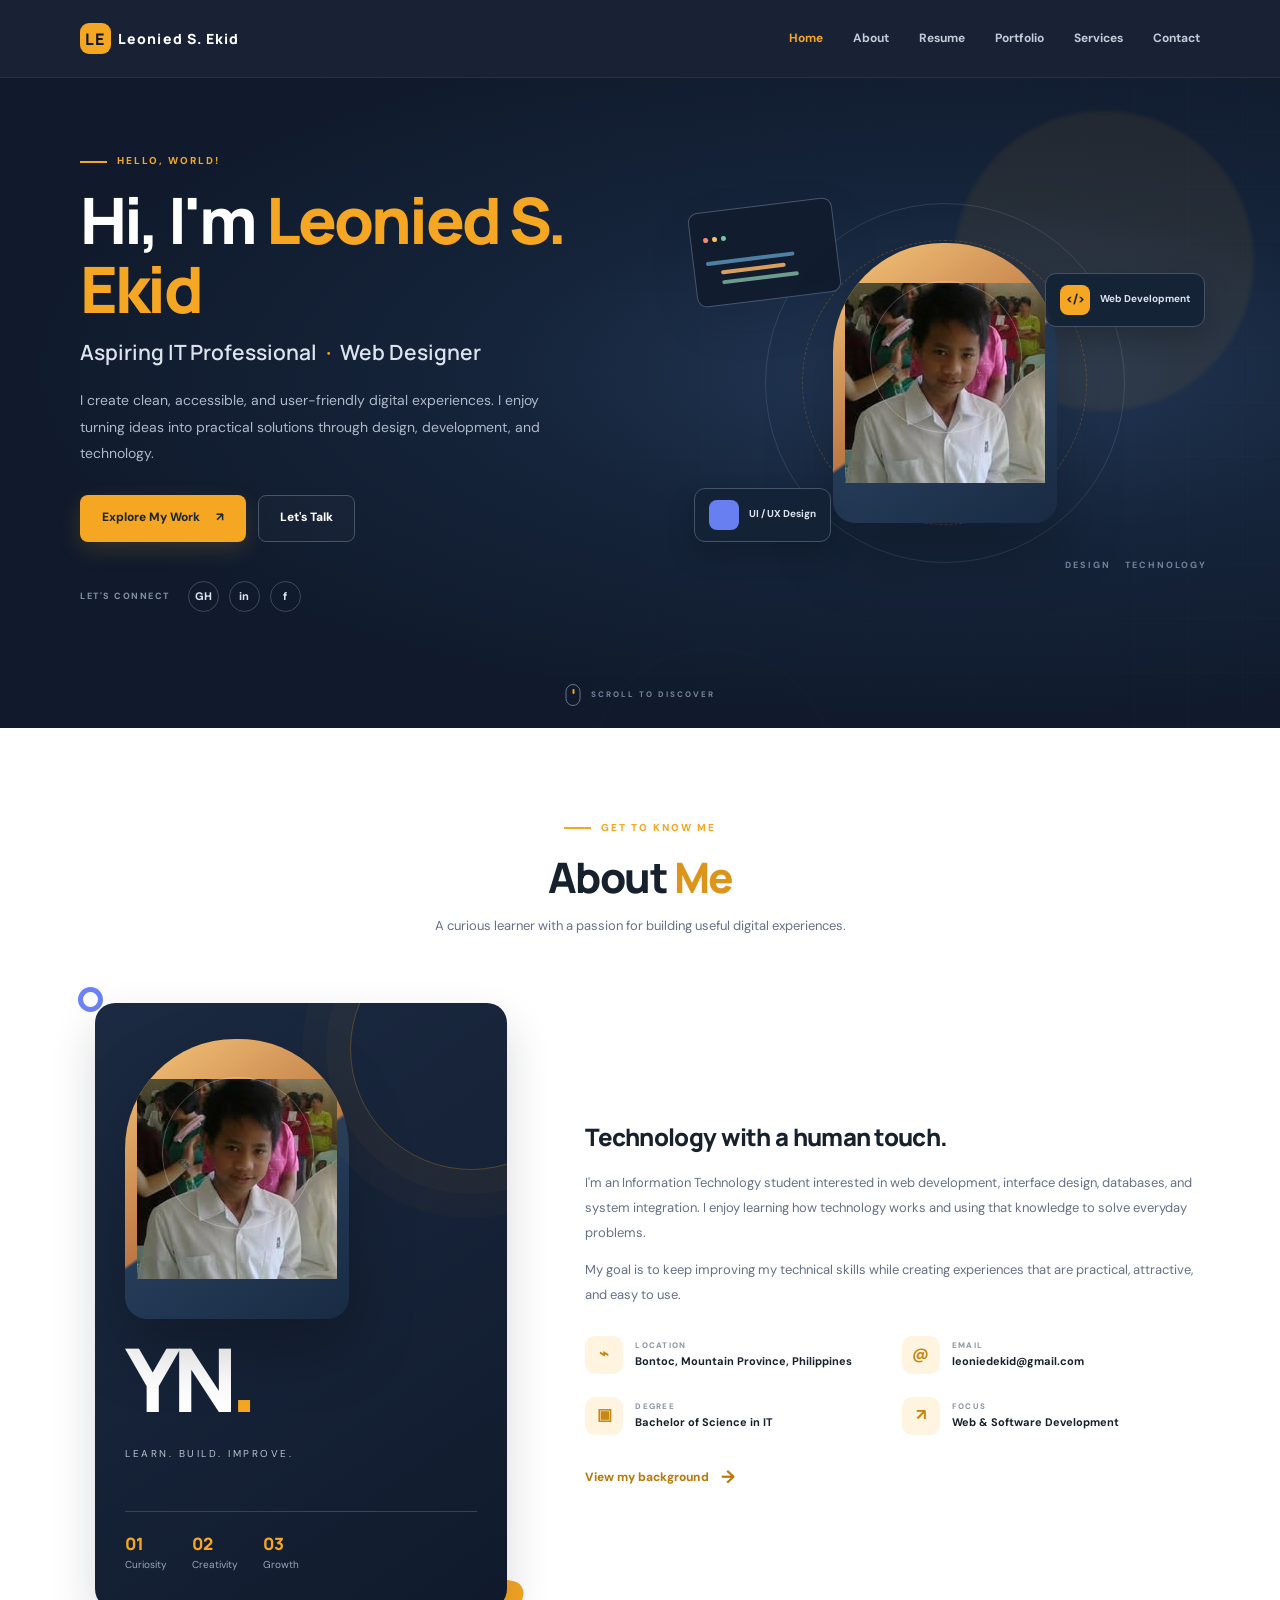
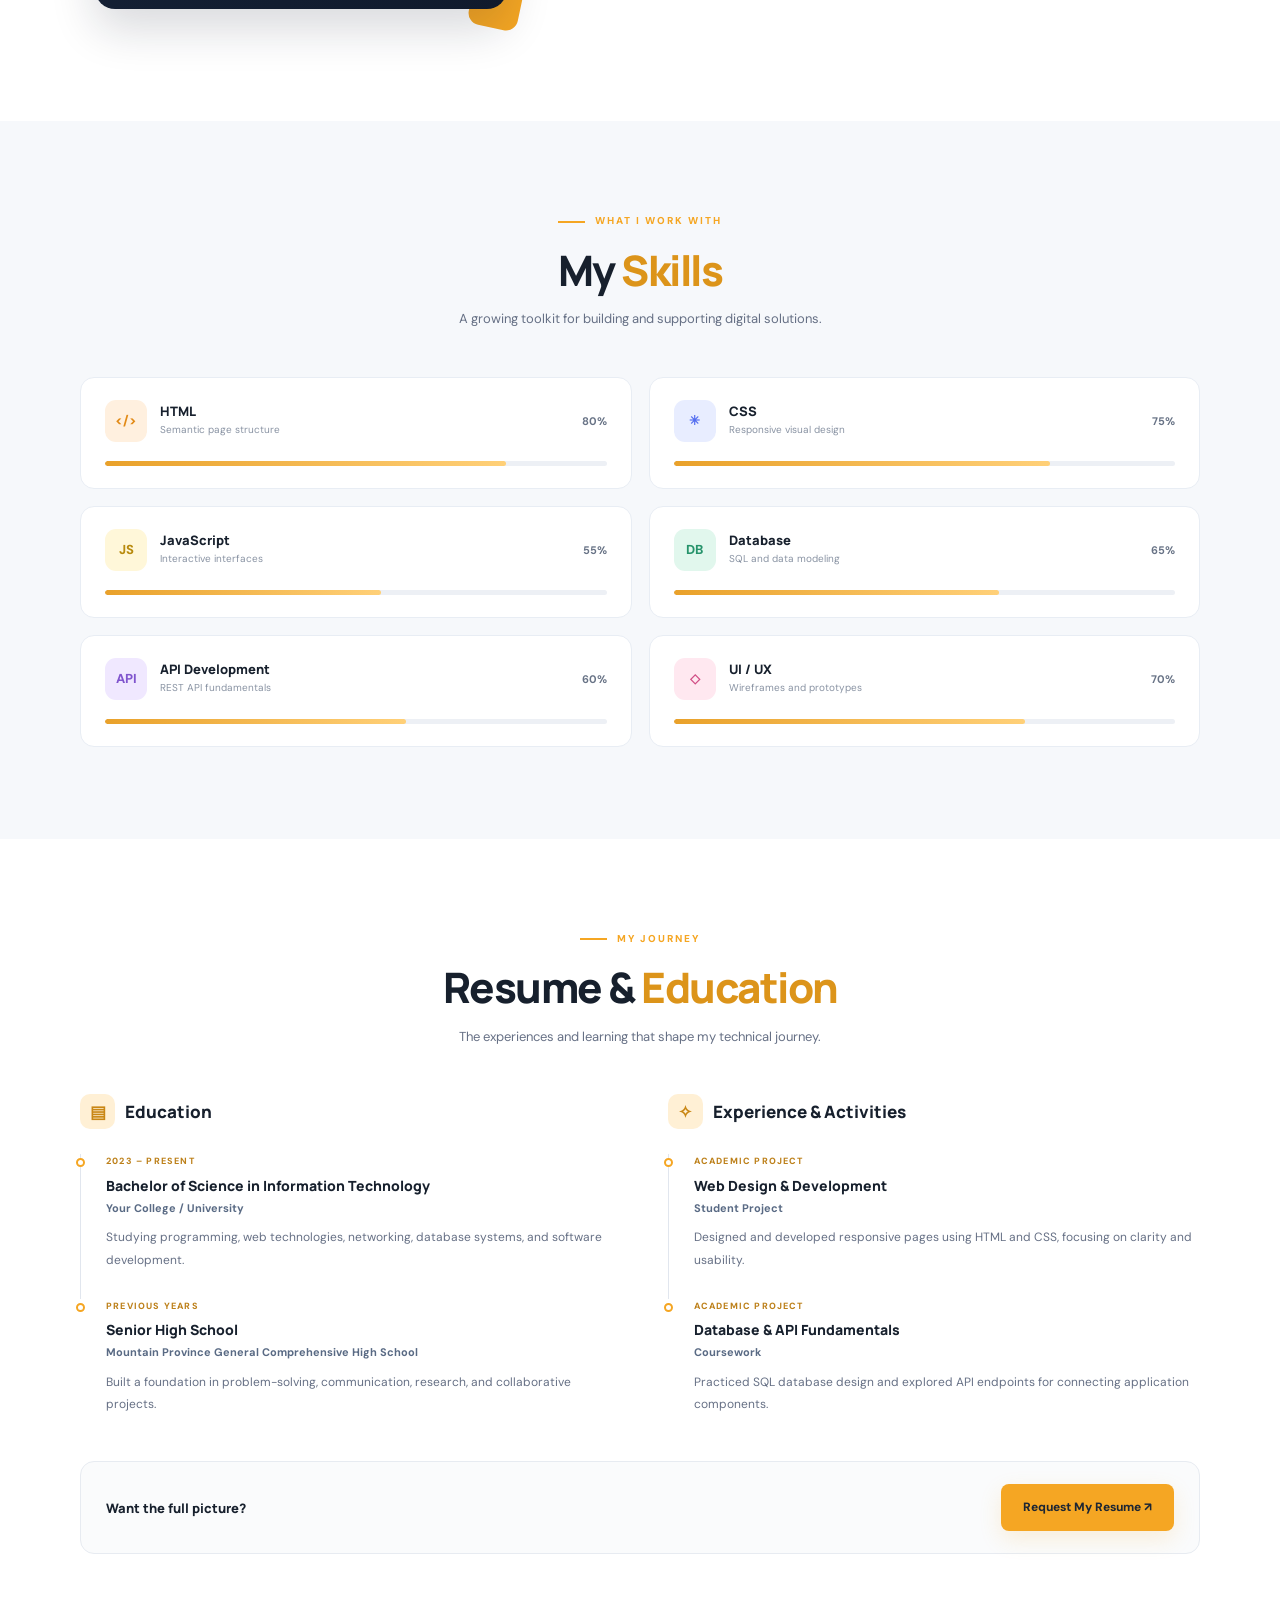
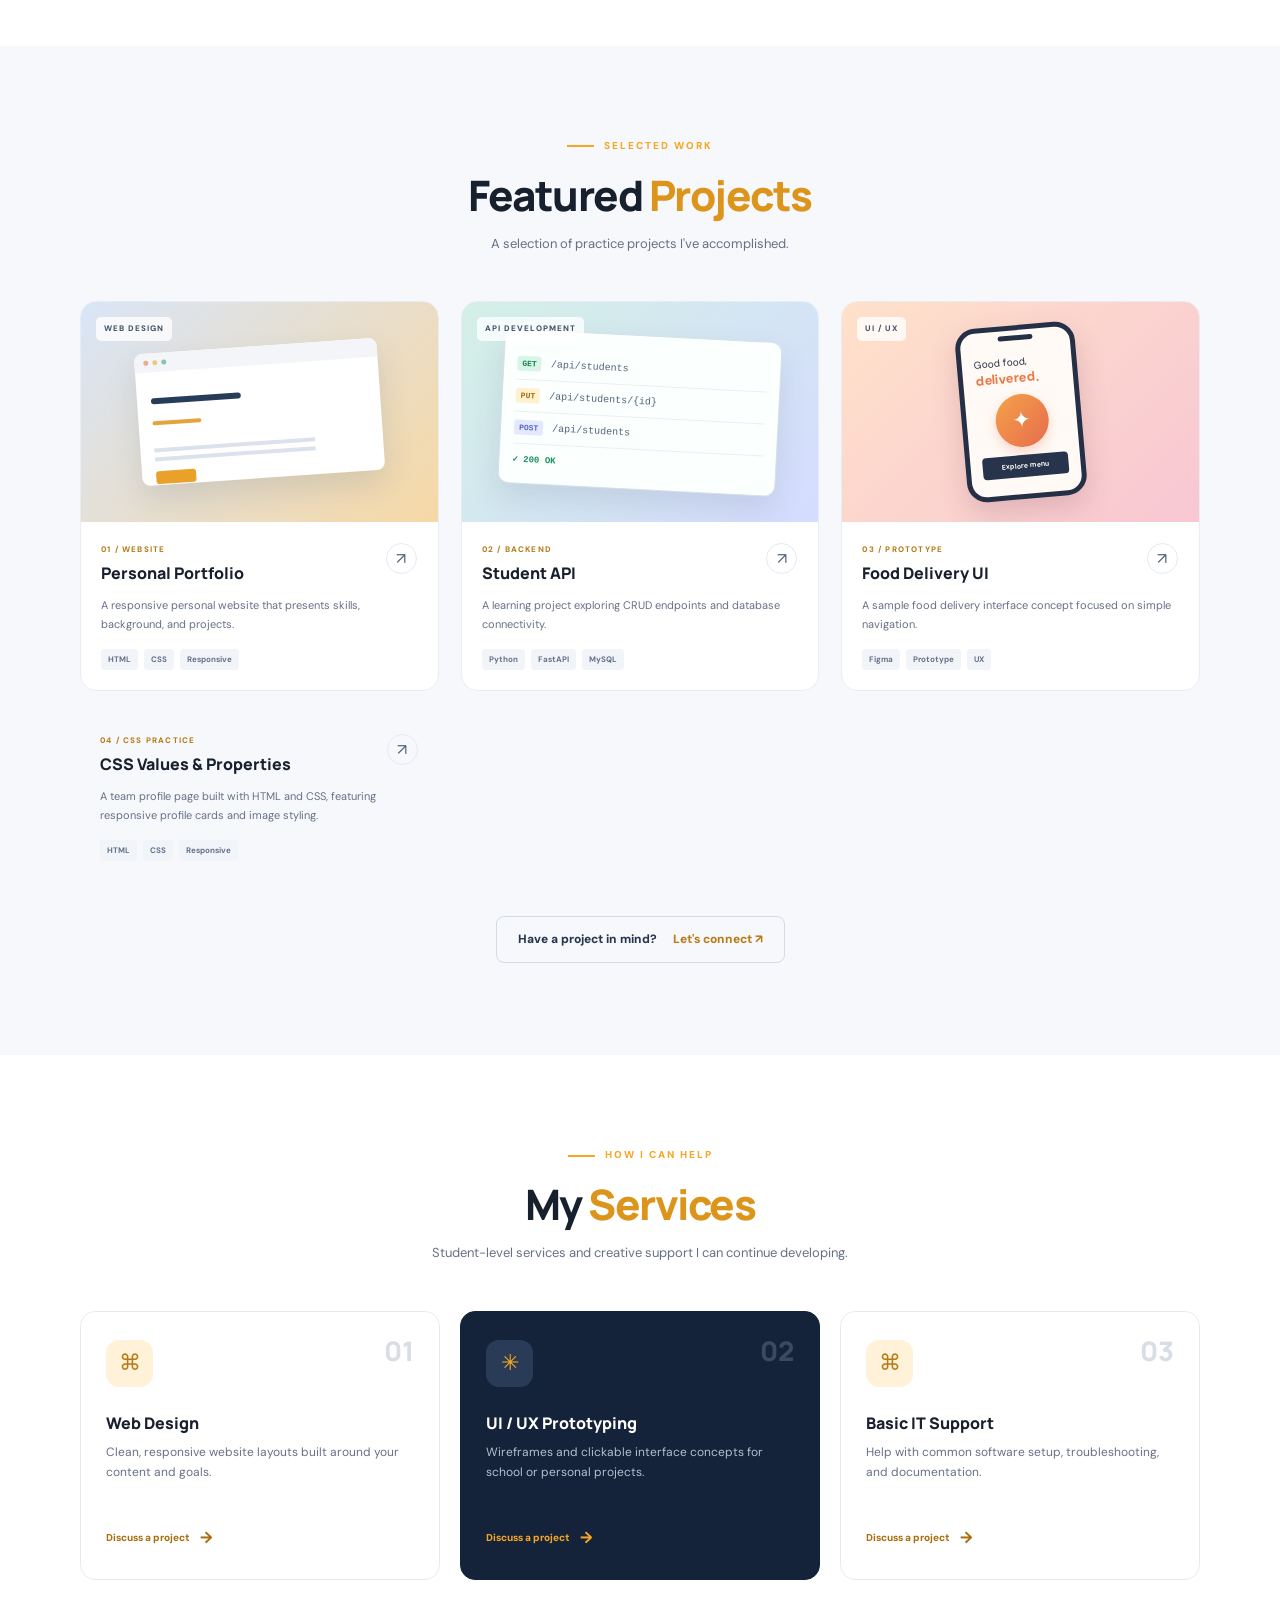
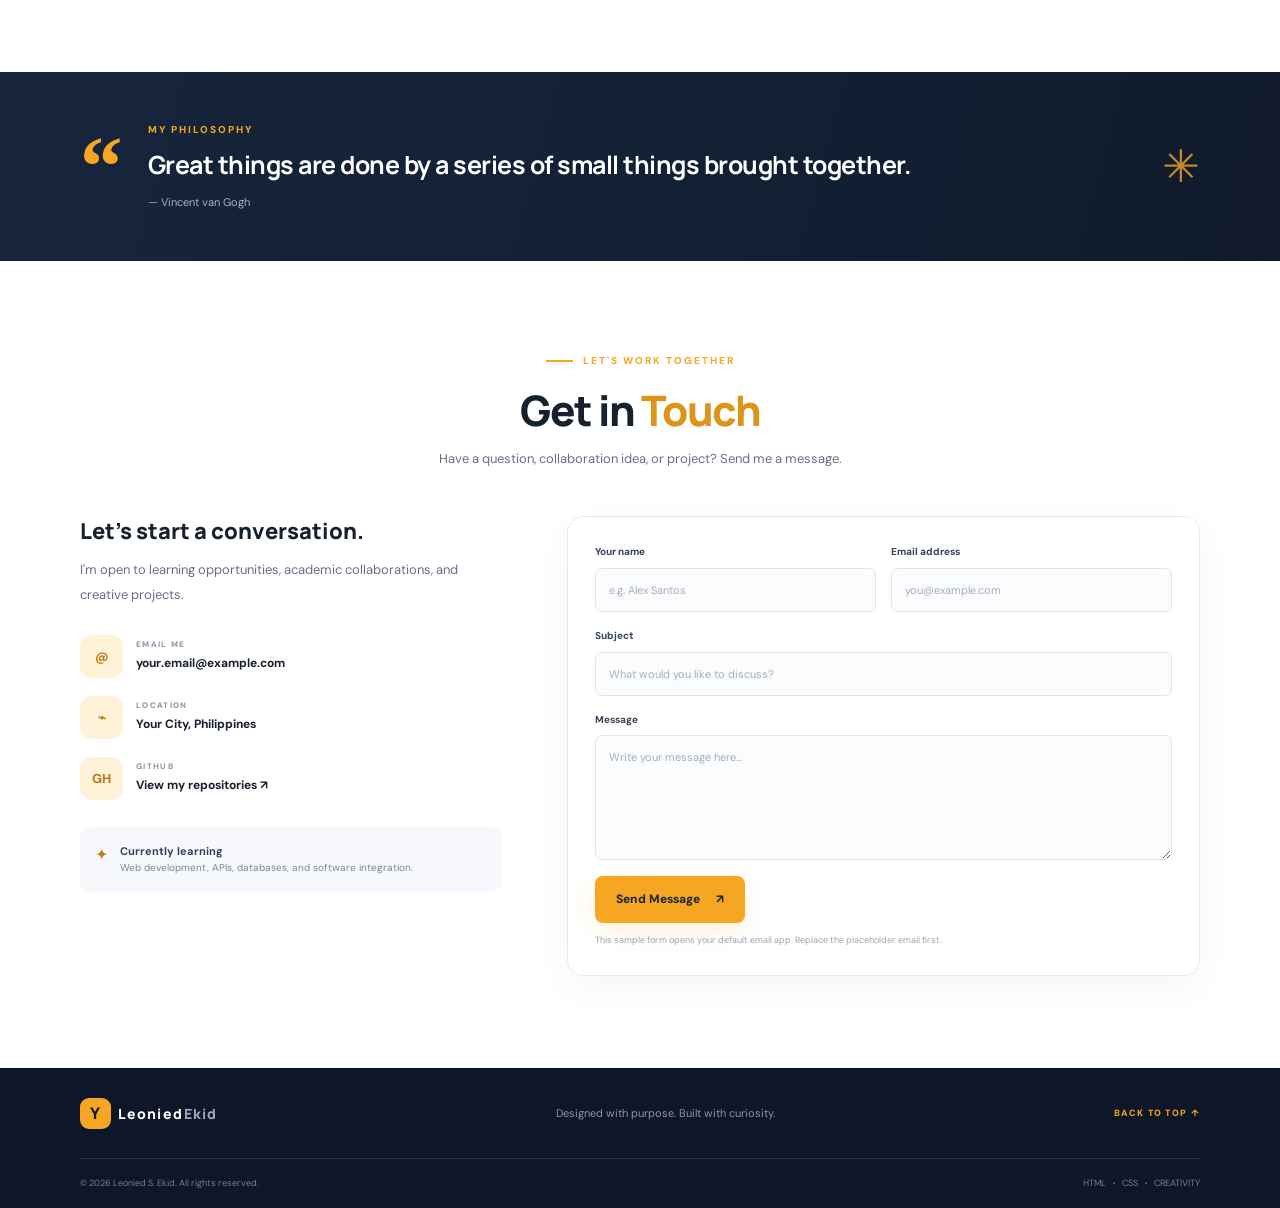
==== commit 6da00433: "Update index.html" ====
--- a/index.html
+++ b/index.html
@@ -140,6 +140,12 @@
           <article class="project-card"><div class="project-art project-art-one"><span class="project-chip">WEB DESIGN</span><div class="browser-mock"><div class="browser-bar"><i></i><i></i><i></i></div><div class="mock-content"><b></b><b></b><span></span><span></span><em></em></div></div></div><div class="project-info"><div><p class="project-category">01 / WEBSITE</p><h3>Personal Portfolio</h3></div><a href="#contact" class="project-arrow" aria-label="Ask about Personal Portfolio">↗</a><p>A responsive personal website that presents skills, background, and projects.</p><div class="tag-row"><span>HTML</span><span>CSS</span><span>Responsive</span></div></div></article>
           <article class="project-card"><div class="project-art project-art-two"><span class="project-chip">API DEVELOPMENT</span><div class="api-mock"><div class="api-line"><b>GET</b><span>/api/students</span></div><div class="api-line"><b class="put">PUT</b><span>/api/students/{id}</span></div><div class="api-line"><b class="post">POST</b><span>/api/students</span></div><div class="api-status">✓ 200 OK</div></div></div><div class="project-info"><div><p class="project-category">02 / BACKEND</p><h3>Student API</h3></div><a href="#contact" class="project-arrow" aria-label="Ask about Student API">↗</a><p>A learning project exploring CRUD endpoints and database connectivity.</p><div class="tag-row"><span>Python</span><span>FastAPI</span><span>MySQL</span></div></div></article>
           <article class="project-card"><div class="project-art project-art-three"><span class="project-chip">UI / UX</span><div class="phone-mock"><div class="phone-notch"></div><div class="phone-title">Good food,<br><b>delivered.</b></div><div class="food-circle">✦</div><div class="phone-button">Explore menu</div></div></div><div class="project-info"><div><p class="project-category">03 / PROTOTYPE</p><h3>Food Delivery UI</h3></div><a href="#contact" class="project-arrow" aria-label="Ask about Food Delivery UI">↗</a><p>A sample food delivery interface concept focused on simple navigation.</p><div class="tag-row"><span>Figma</span><span>Prototype</span><span>UX</span></div></div></article>
+         <div class="project-info">
+              <div><p class="project-category">04 / CSS PRACTICE</p><h3>CSS Values &amp; Properties</h3></div>
+              <a href="css_values/index.html" class="project-arrow" aria-label="Open CSS Values and Properties project" target="_blank" rel="noopener noreferrer">↗</a>
+              <p>A team profile page built with HTML and CSS, featuring responsive profile cards and image styling.</p>
+              <div class="tag-row"><span>HTML</span><span>CSS</span><span>Responsive</span></div>
+            </div>
         </div>
         <div class="center-action"><a class="button button-outline-dark" href="#contact">Have a project in mind? <span>Let's connect ↗</span></a></div>
       </div>
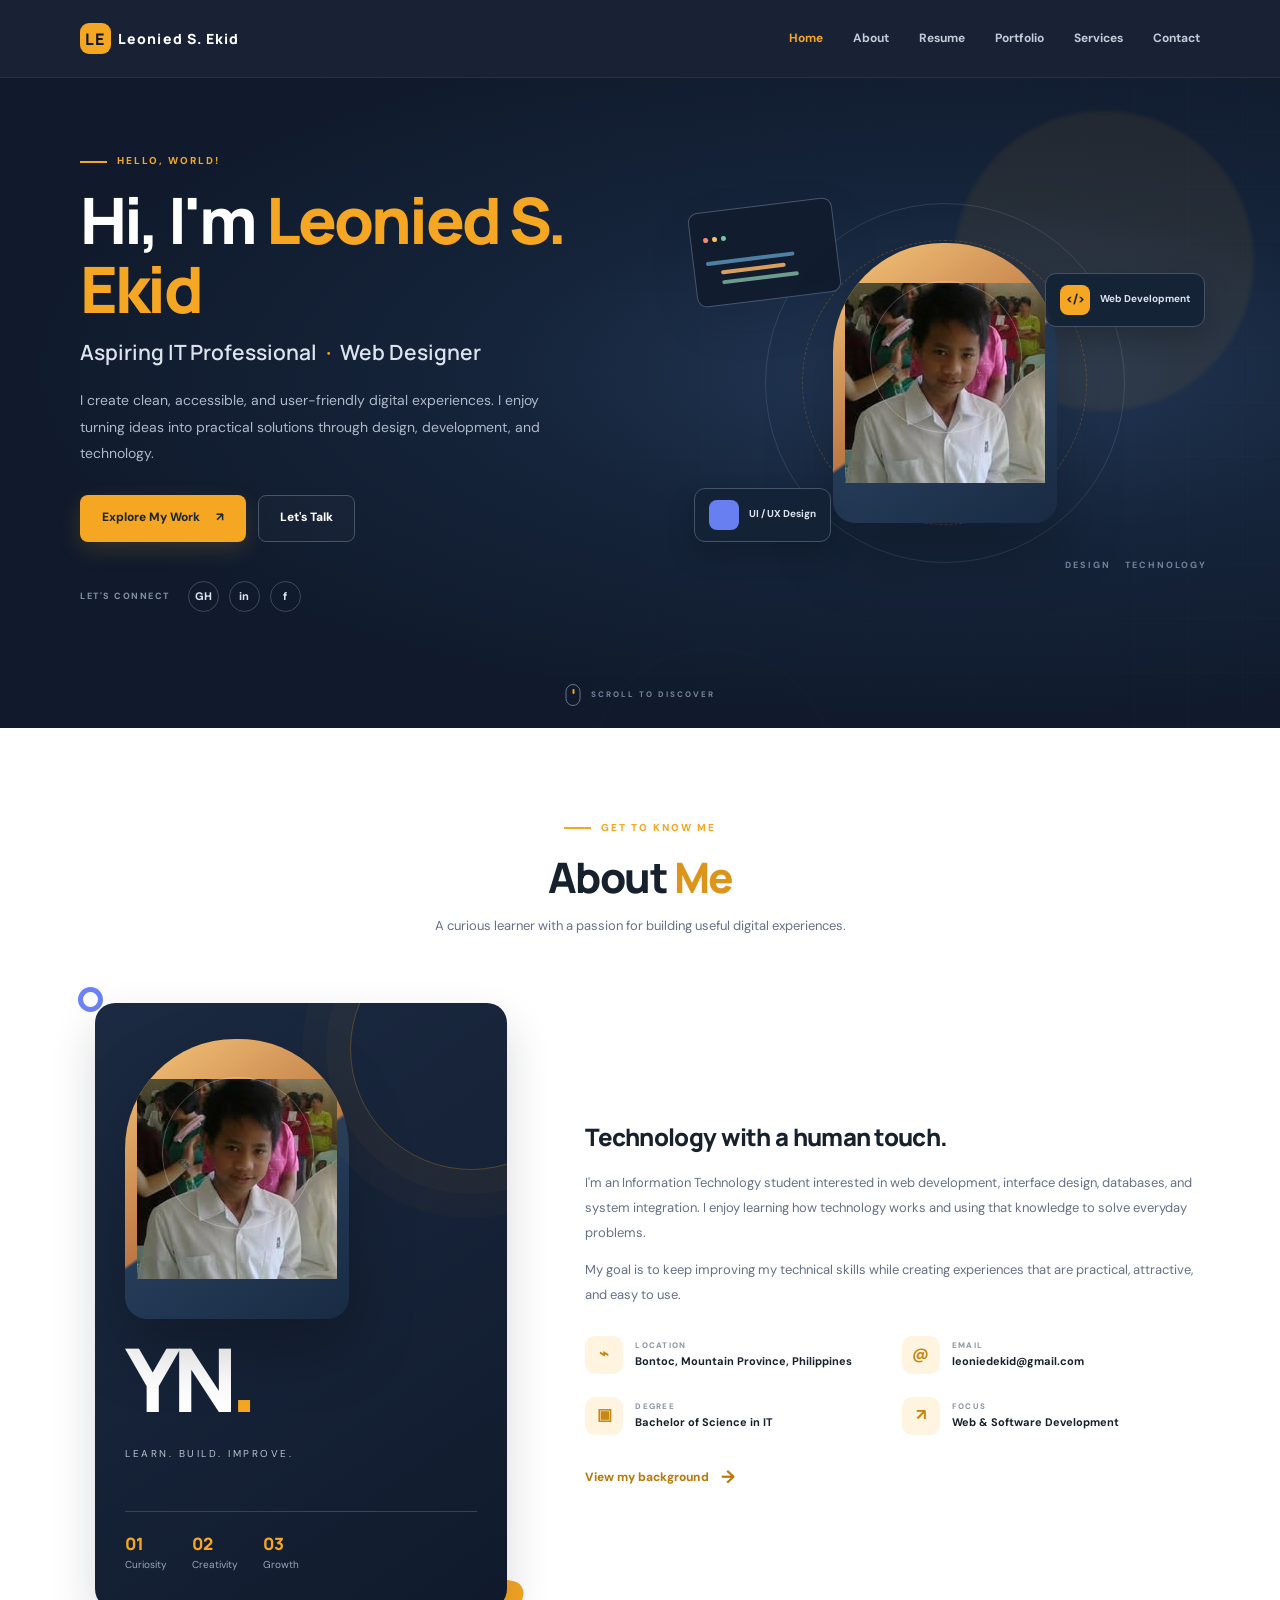
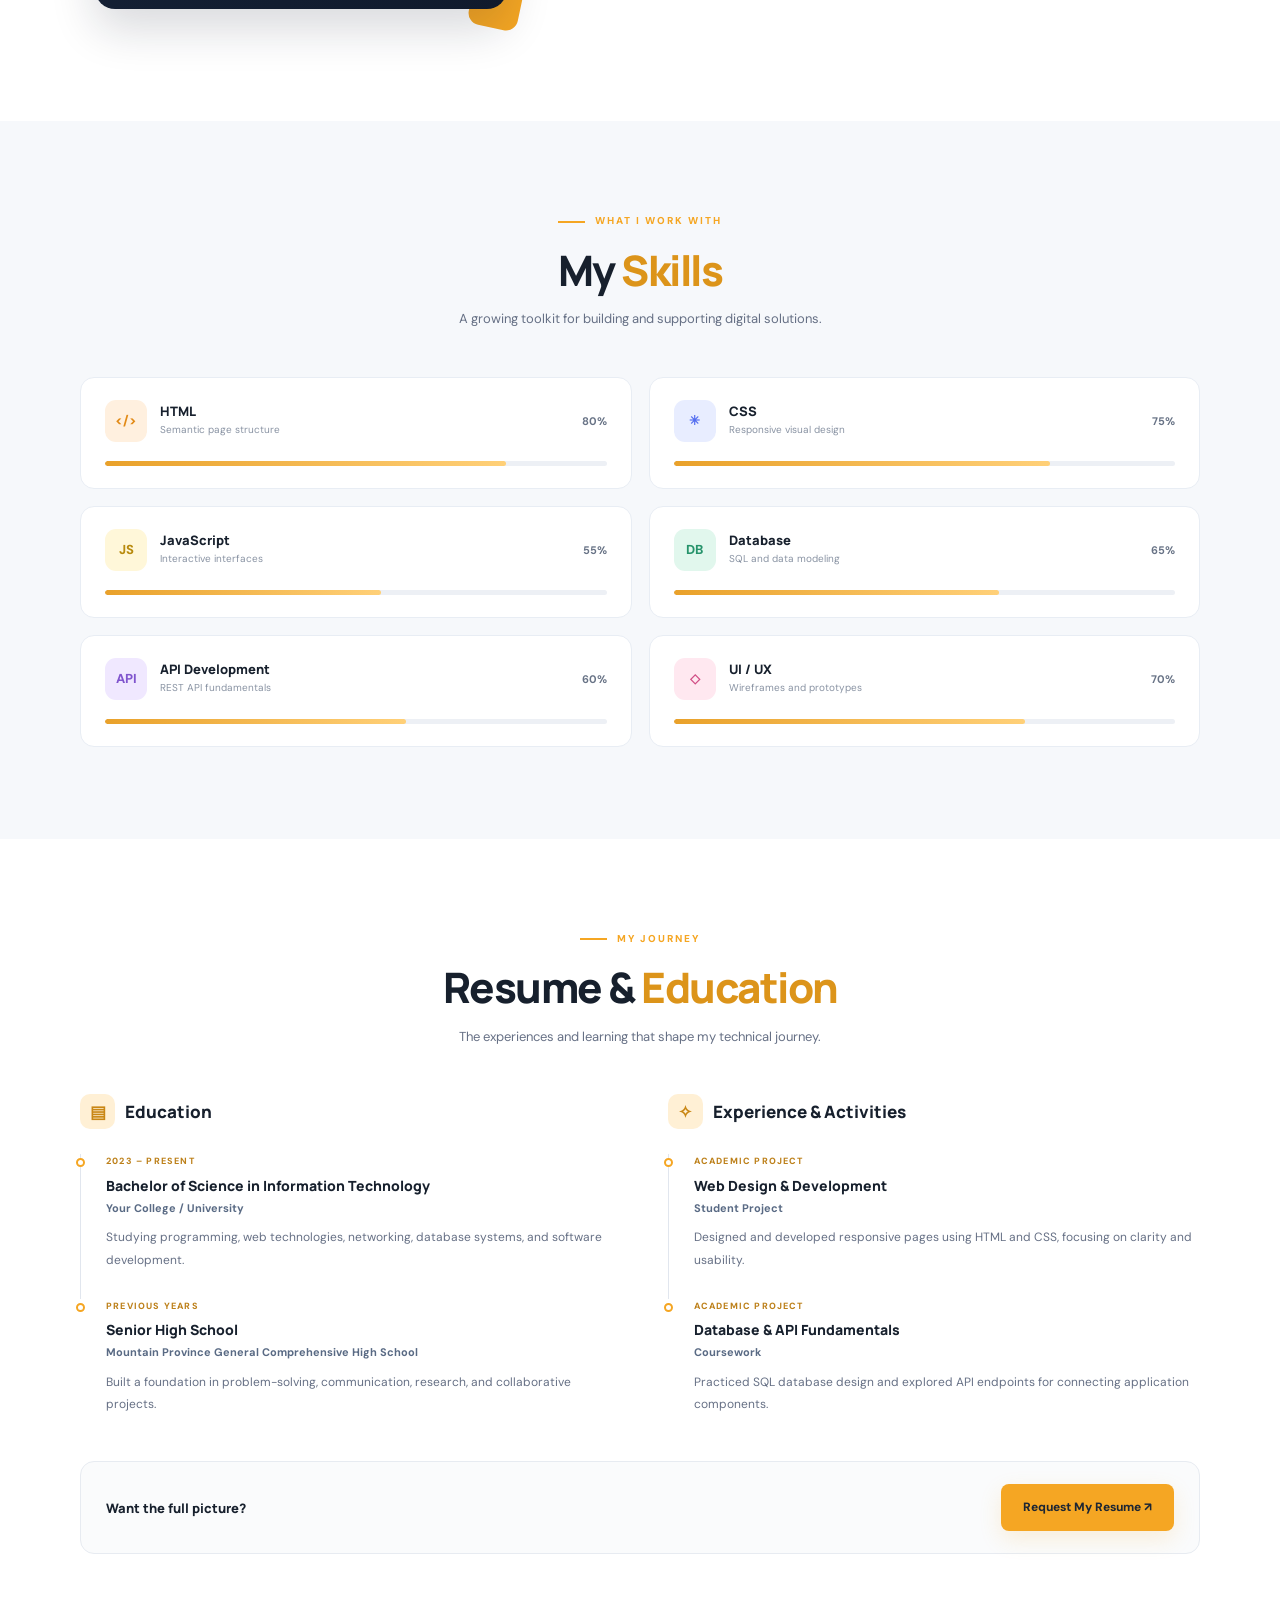
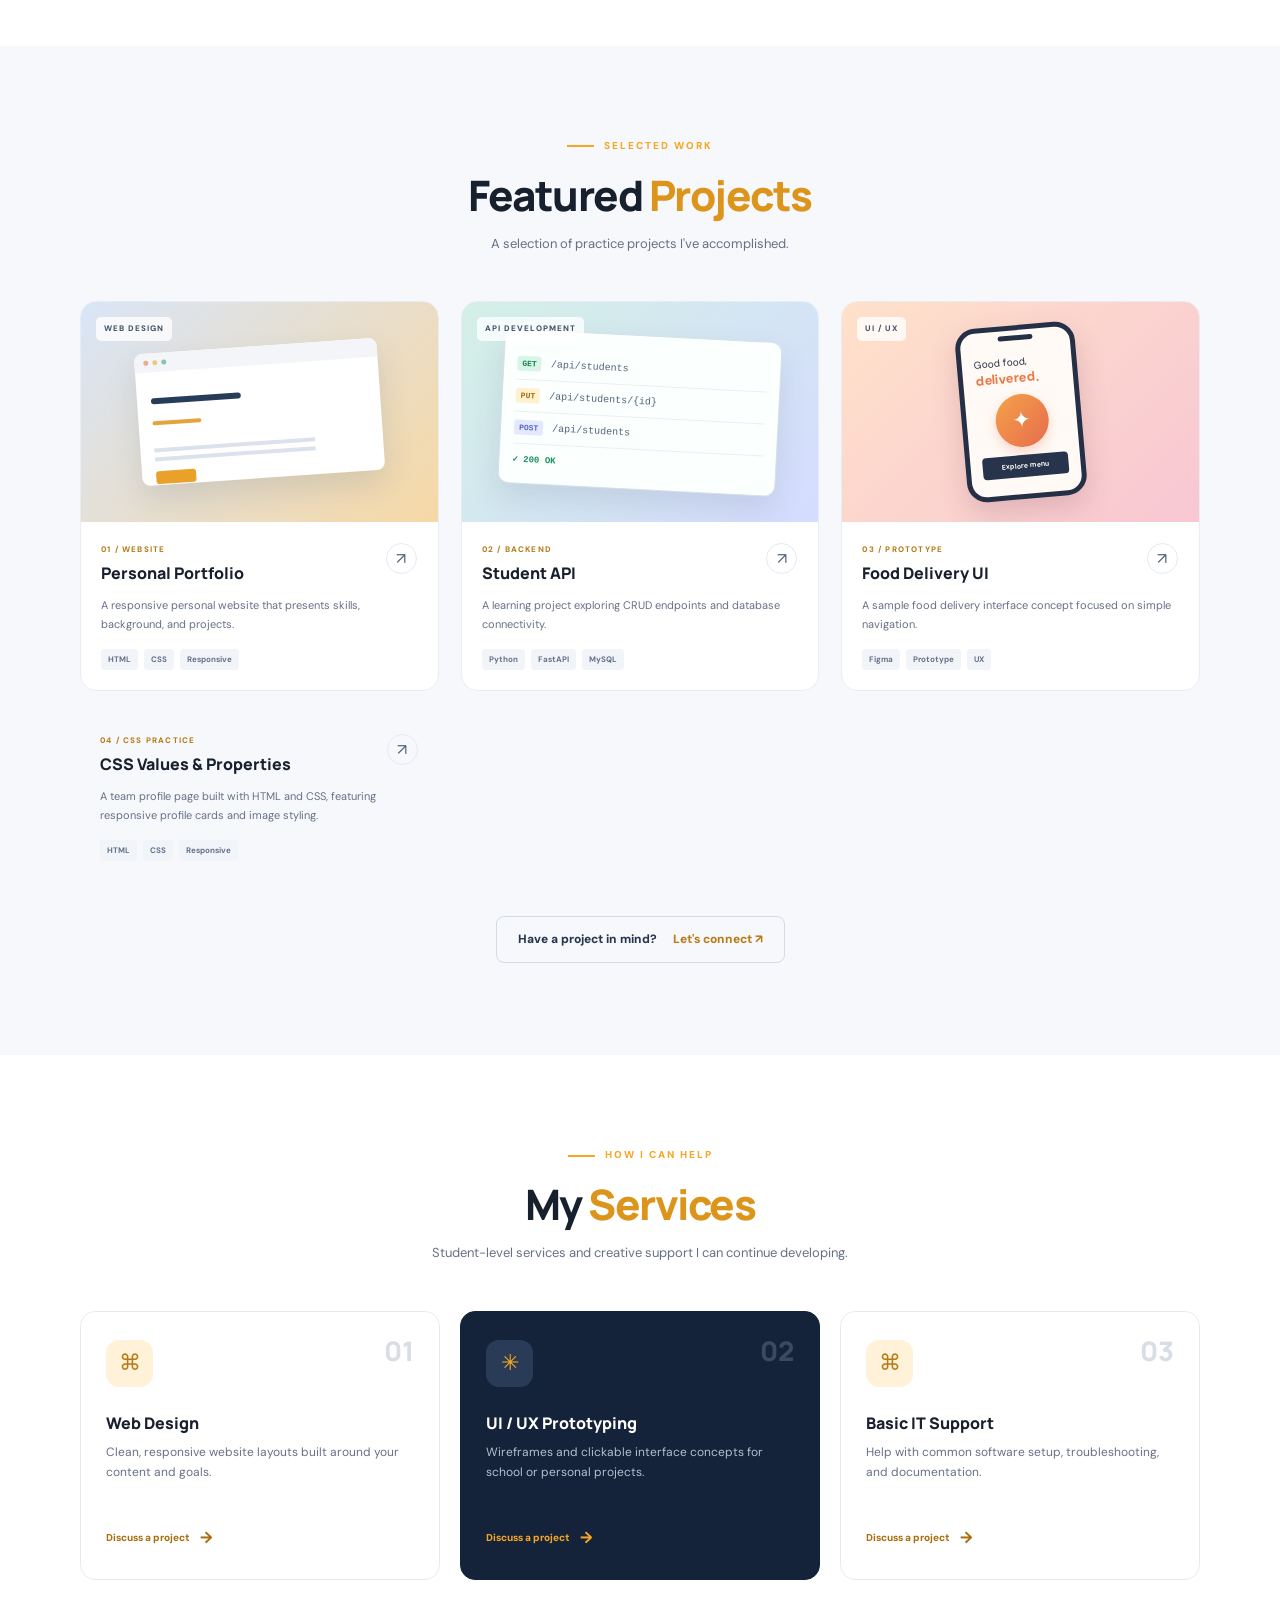
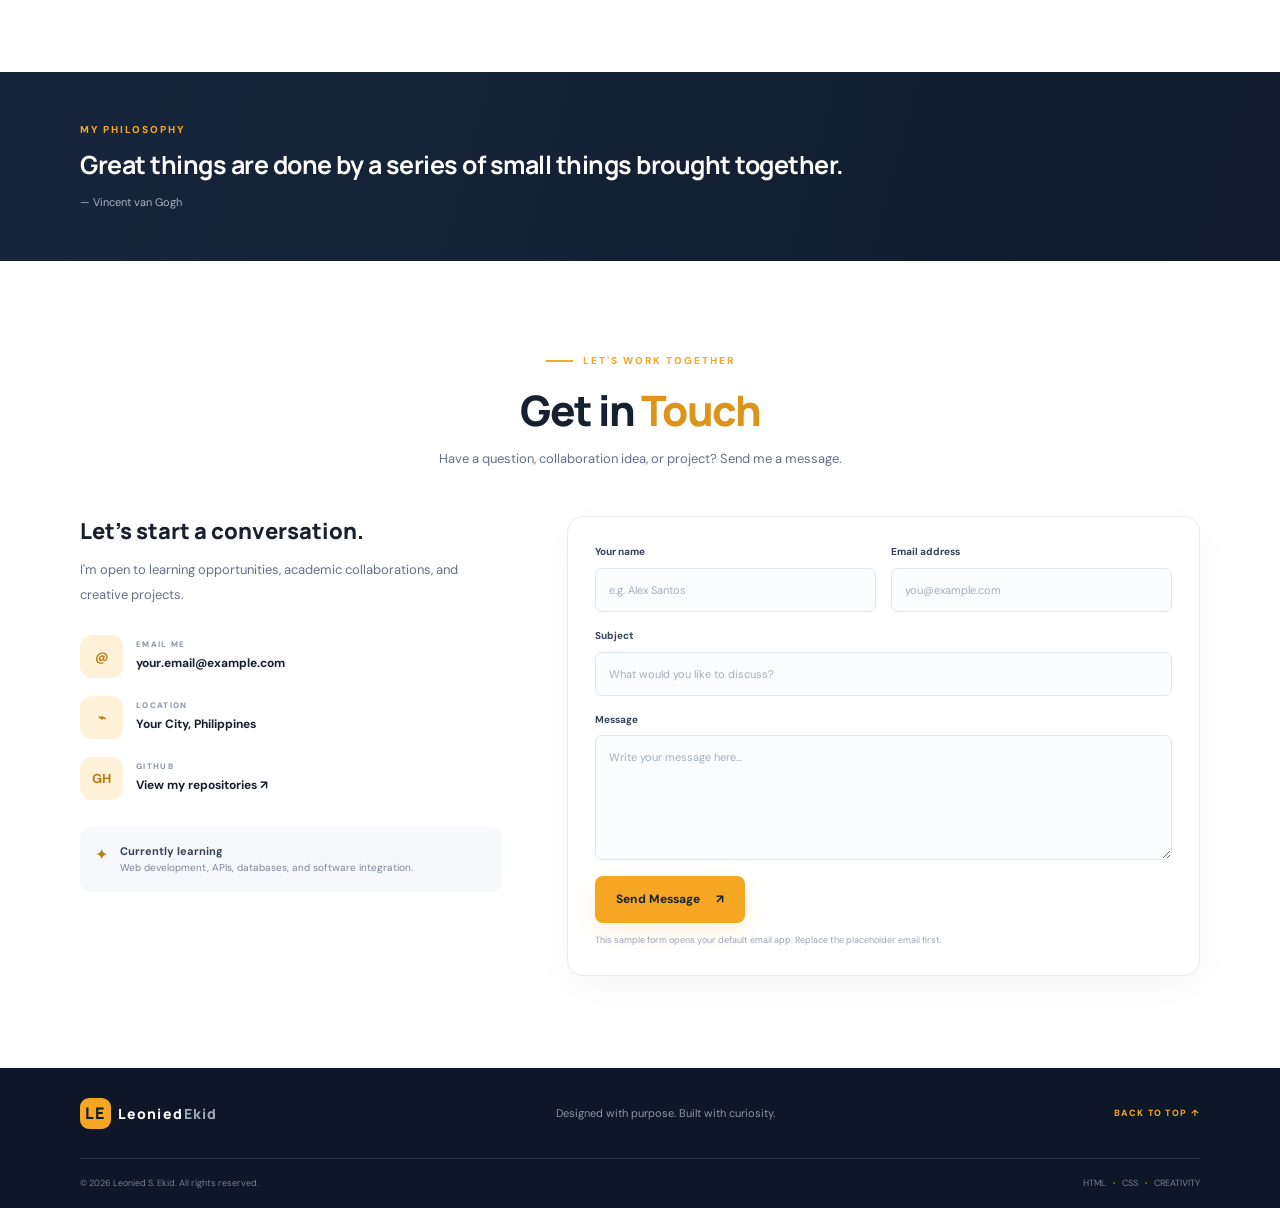
==== commit 7e6f4427: "Update index.html" ====
--- a/index.html
+++ b/index.html
@@ -167,7 +167,7 @@
     </section>
 
     <section class="quote-band">
-      <div class="container quote-content"><span class="quote-mark">“</span><div><p class="eyebrow">MY PHILOSOPHY</p><blockquote>Great things are done by a series of small things brought together.</blockquote><p class="quote-author">— Vincent van Gogh</p></div><span class="quote-spark">✳</span></div>
+      <div class="container quote-content"><div><p class="eyebrow">MY PHILOSOPHY</p><blockquote>Great things are done by a series of small things brought together.</blockquote><p class="quote-author">— Vincent van Gogh</p></div></div>
     </section>
 
     <section class="section section-light" id="contact">
@@ -197,7 +197,7 @@
   </main>
 
   <footer class="site-footer">
-    <div class="container footer-main"><a class="brand" href="#home"><span class="brand-mark">Y</span> Leonied<span class="brand-light">Ekid</span></a><p>Designed with purpose. Built with curiosity.</p><a class="back-top" href="#top">BACK TO TOP ↑</a></div>
+    <div class="container footer-main"><a class="brand" href="#home"><span class="brand-mark">LE</span> Leonied<span class="brand-light">Ekid</span></a><p>Designed with purpose. Built with curiosity.</p><a class="back-top" href="#top">BACK TO TOP ↑</a></div>
     <div class="container footer-bottom"><span>© 2026 Leonied S. Ekid. All rights reserved.</span><span>HTML <b>·</b> CSS <b>·</b> CREATIVITY</span></div>
   </footer>
 </body>
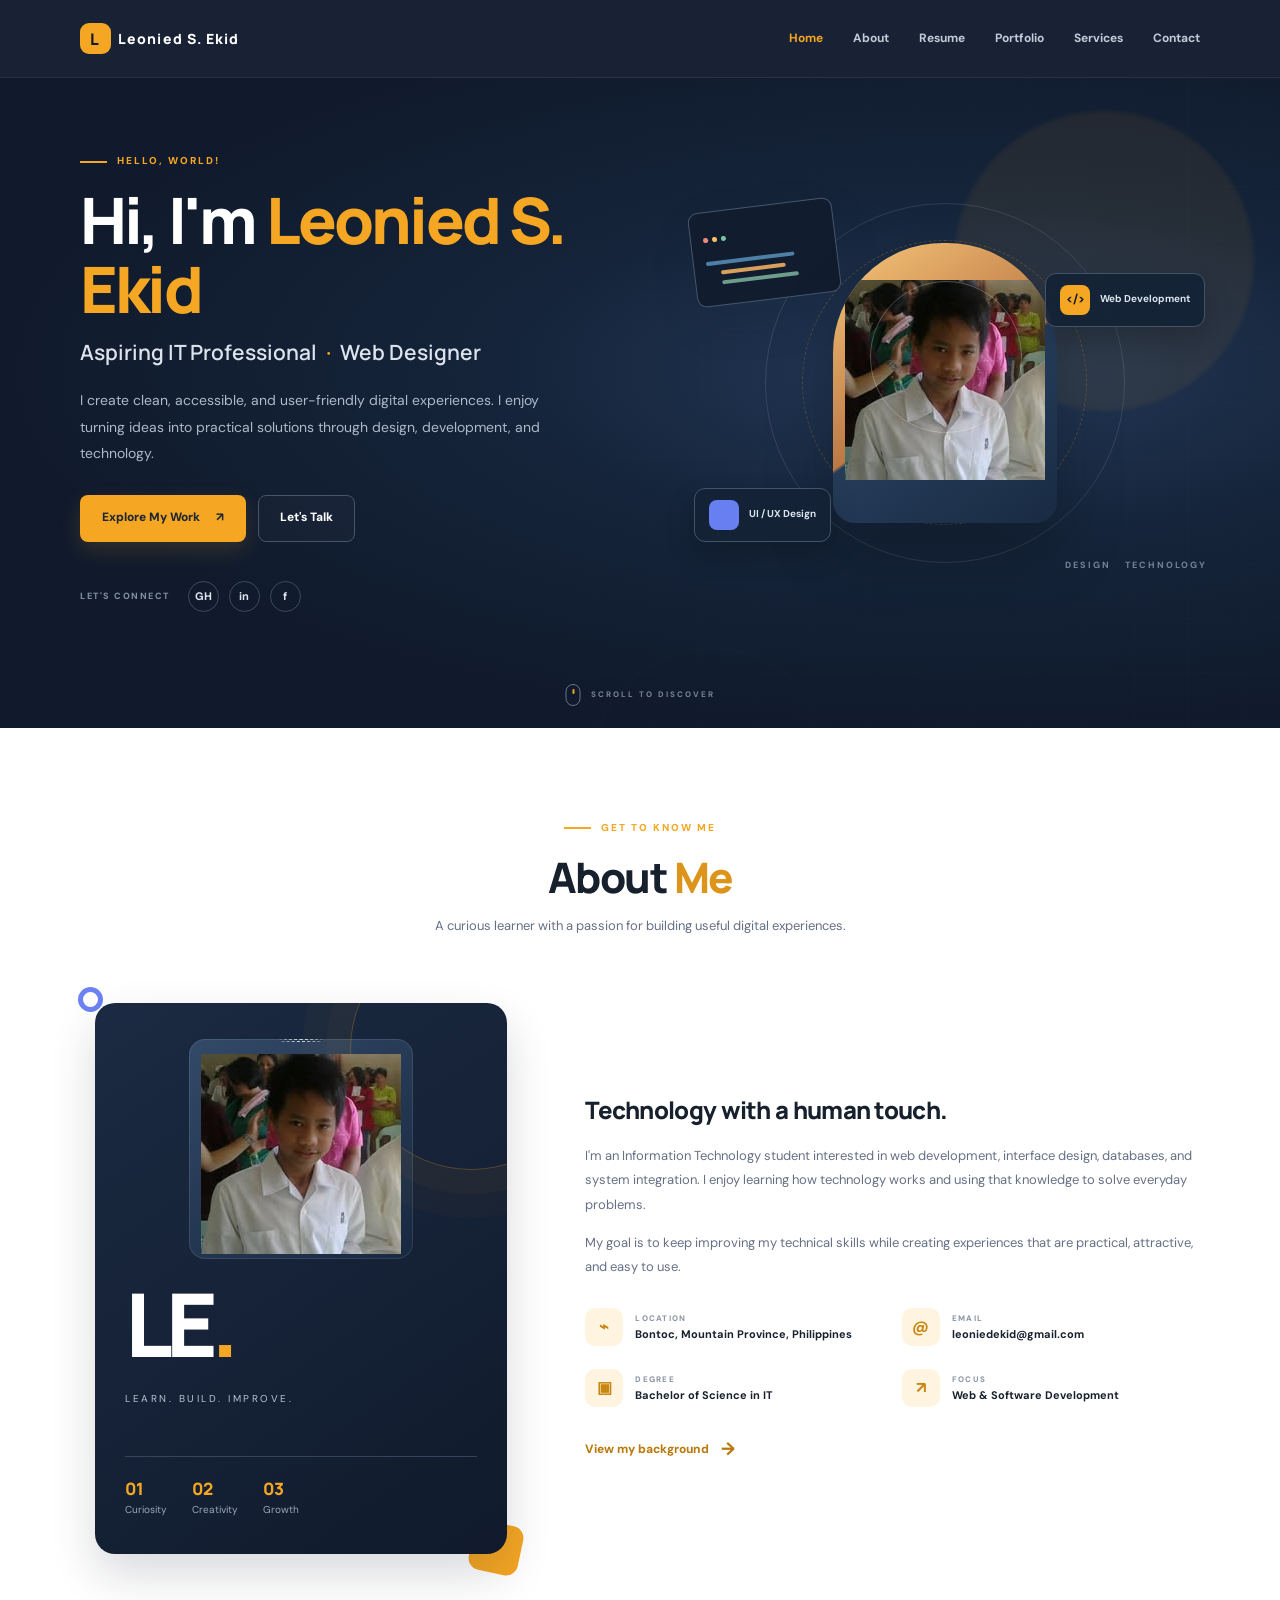
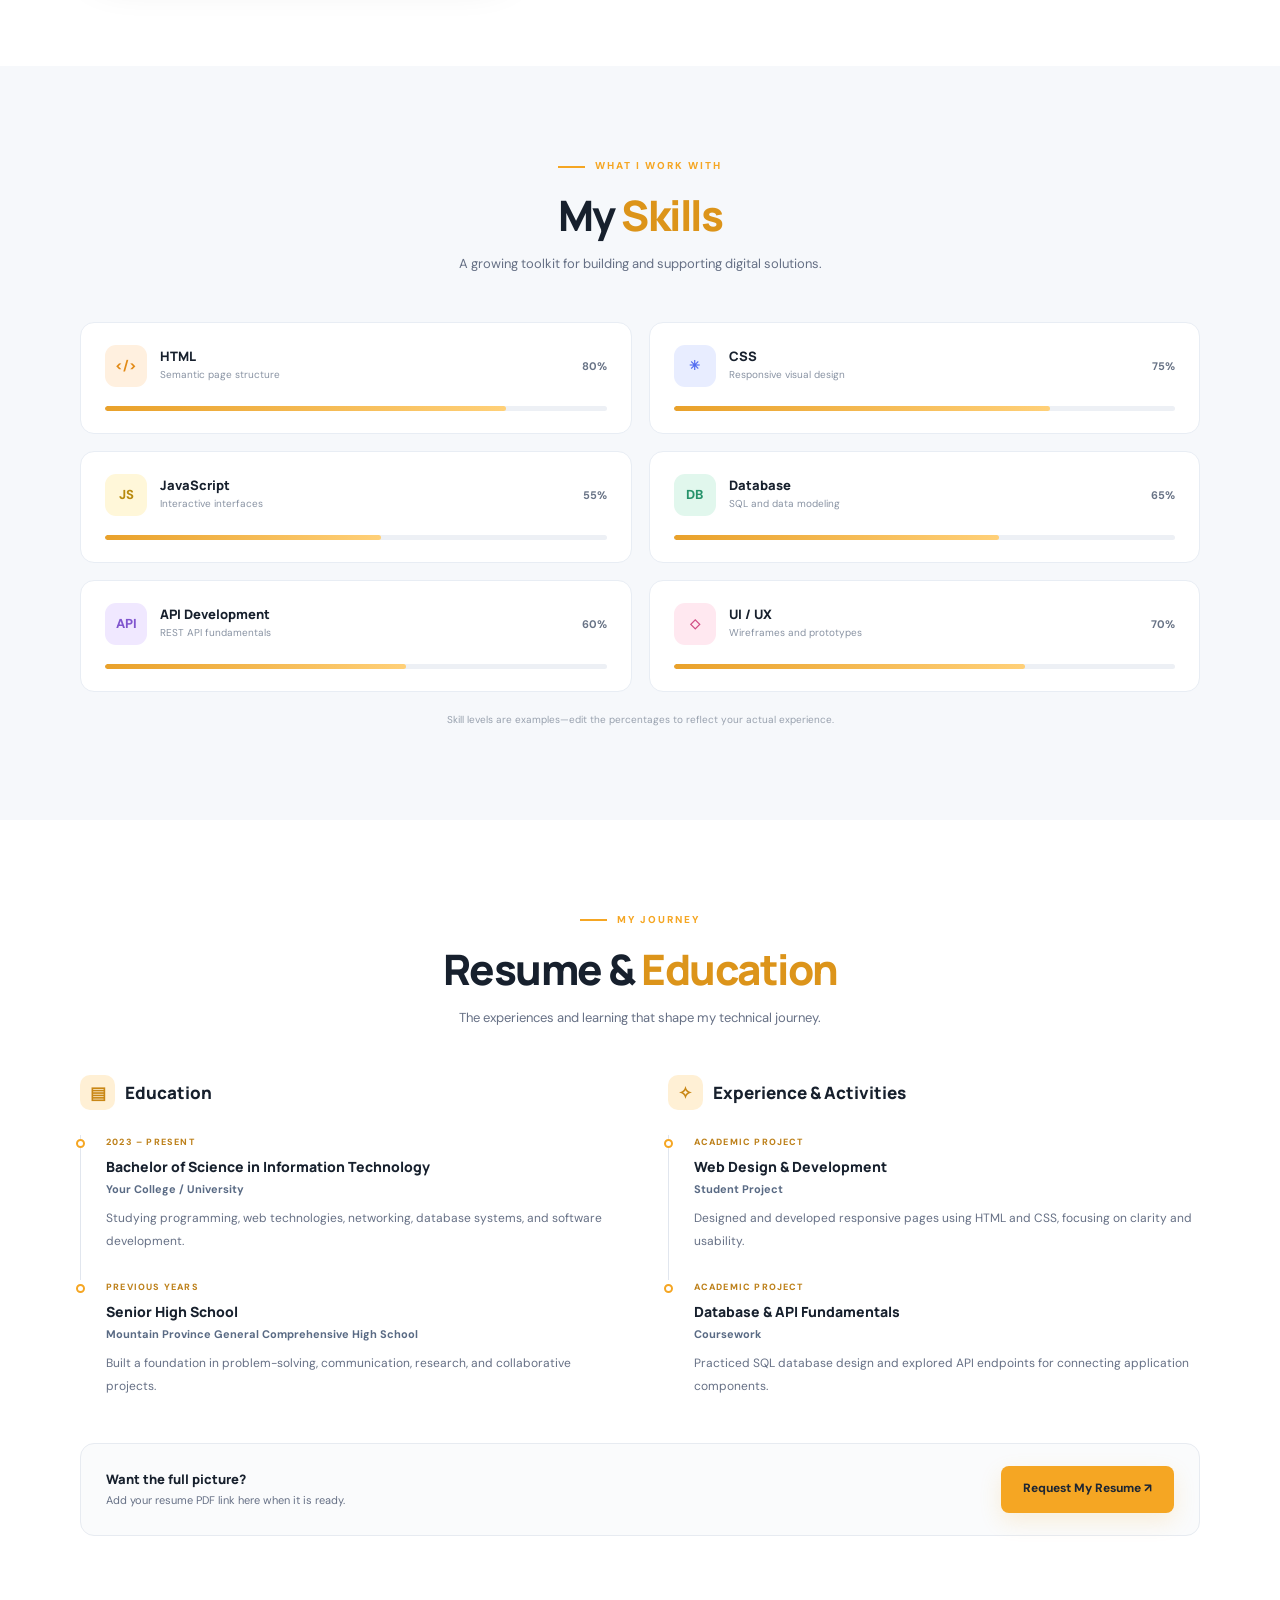
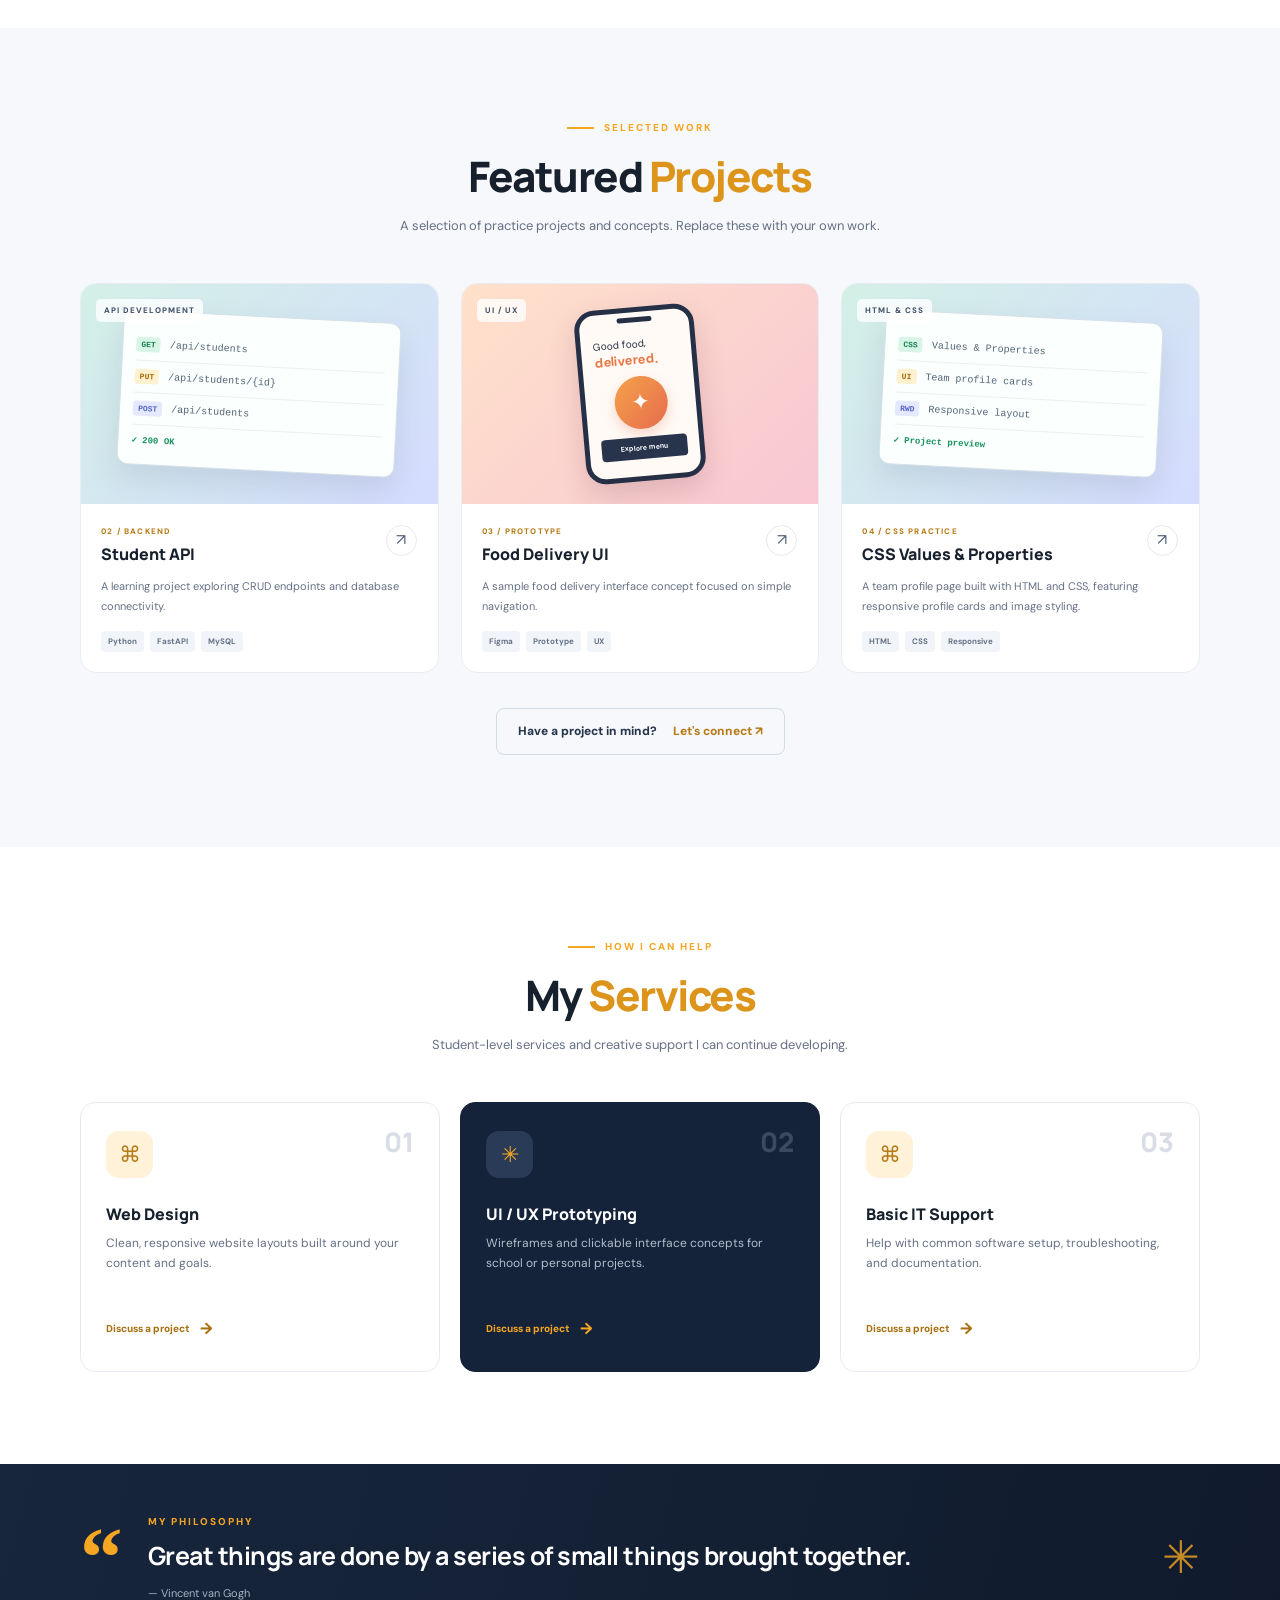
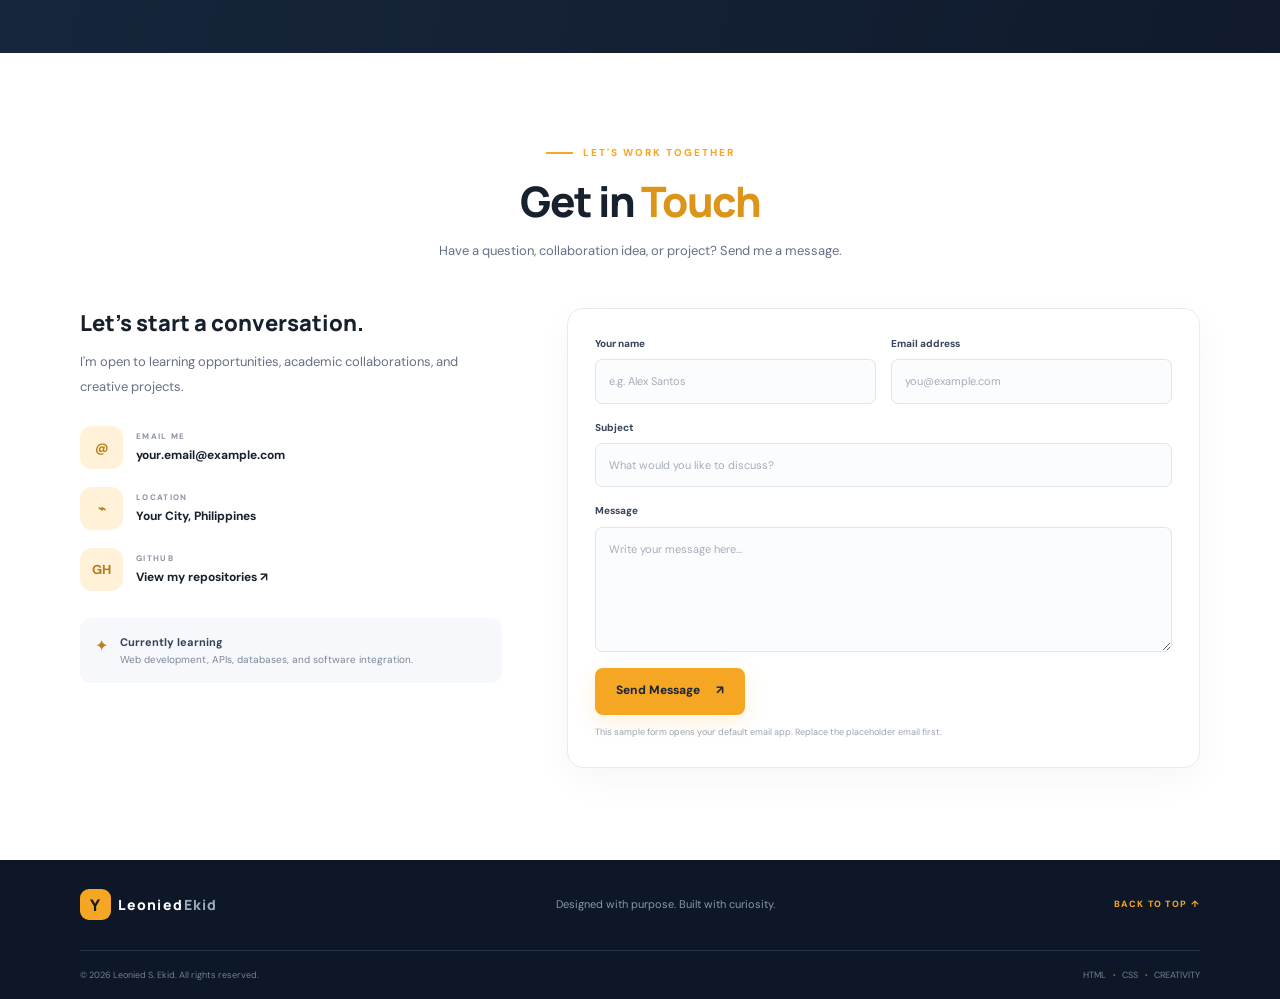
==== commit 63ab79e9: "Update index.html" ====
--- a/index.html
+++ b/index.html
@@ -10,7 +10,7 @@
 <body>
   <header class="site-header" id="top">
     <div class="container nav-wrap">
-      <a class="brand" href="#home" aria-label="Go to homepage"><span class="brand-mark">LE</span> Leonied S. Ekid<span class="brand-light"></span></a>
+      <a class="brand" href="#home" aria-label="Go to homepage"><span class="brand-mark">L</span> Leonied S. Ekid<span class="brand-light"></span></a>
       <input class="nav-toggle" type="checkbox" id="nav-toggle" aria-label="Toggle navigation">
       <label class="nav-toggle-label" for="nav-toggle"><span></span><span></span><span></span></label>
       <nav class="nav-menu" aria-label="Main navigation">
@@ -47,7 +47,7 @@
         <div class="hero-art" aria-label="Decorative profile illustration">
           <div class="art-ring ring-one"></div><div class="art-ring ring-two"></div>
           <div class="code-card card-top"><span class="code-dot"></span><span class="code-dot"></span><span class="code-dot"></span><div class="code-lines"><i></i><i></i><i></i></div></div>
-          <div class="profile-placeholder"><img src="img/462060528_3878148232464799_4481136080876655393_n.jpg" alt="Portrait representing an aspiring IT professional"></div>
+          <div class="profile-placeholder" role="img" aria-label="Profile photo placeholder"><span class="placeholder-label"><img src="img/462060528_3878148232464799_4481136080876655393_n.jpg" alt=""></span></div>
           <div class="floating-badge badge-html"><b>&lt;/&gt;</b><span>Web Development</span></div>
           <div class="floating-badge badge-design"><b></b><span>UI / UX Design</span></div>
           <div class="art-label">DESIGN <span></span> TECHNOLOGY</div>
@@ -66,8 +66,8 @@
         <div class="about-grid">
           <div class="about-visual">
             <div class="about-card">
-              <div class="profile-placeholder"><img src="img/462060528_3878148232464799_4481136080876655393_n.jpg" alt="Portrait representing an aspiring IT professional"></div>
-              <div class="about-monogram">YN<span>.</span></div>
+              <div class="profile-placeholder about-profile-placeholder" role="img" aria-label="Profile photo placeholder"><span class="placeholder-icon" aria-hidden="true"></span><span class="placeholder-label"><img src="img/462060528_3878148232464799_4481136080876655393_n.jpg" alt=""></span></div>
+              <div class="about-monogram">LE<span>.</span></div>
               <p class="about-card-title">LEARN. BUILD. IMPROVE.</p>
               <div class="mini-stat-row"><div><strong>01</strong><span>Curiosity</span></div><div><strong>02</strong><span>Creativity</span></div><div><strong>03</strong><span>Growth</span></div></div>
             </div>
@@ -104,7 +104,7 @@
           <div class="skill-card"><div class="skill-top"><span class="skill-icon purple">API</span><div><h3>API Development</h3><p>REST API fundamentals</p></div><strong>60%</strong></div><div class="progress"><span style="width:60%"></span></div></div>
           <div class="skill-card"><div class="skill-top"><span class="skill-icon pink">◇</span><div><h3>UI / UX</h3><p>Wireframes and prototypes</p></div><strong>70%</strong></div><div class="progress"><span style="width:70%"></span></div></div>
         </div>
-        
+        <p class="skills-note">Skill levels are examples—edit the percentages to reflect your actual experience.</p>
       </div>
     </section>
 
@@ -125,7 +125,7 @@
             <article class="timeline-item"><span class="timeline-dot"></span><p class="timeline-date">ACADEMIC PROJECT</p><h4>Database & API Fundamentals</h4><p class="timeline-place">Coursework</p><p class="muted">Practiced SQL database design and explored API endpoints for connecting application components.</p></article>
           </div>
         </div>
-        <div class="resume-download"><p><strong>Want the full picture?</strong></p><a class="button button-primary" href="#contact">Request My Resume ↗</a></div>
+        <div class="resume-download"><p><strong>Want the full picture?</strong><span>Add your resume PDF link here when it is ready.</span></p><a class="button button-primary" href="#contact">Request My Resume ↗</a></div>
       </div>
     </section>
 
@@ -134,18 +134,29 @@
         <div class="section-heading">
           <p class="eyebrow"><span class="eyebrow-line"></span> SELECTED WORK</p>
           <h2>Featured <span>Projects</span></h2>
-          <p>A selection of practice projects I've accomplished.</p>
+          <p>A selection of practice projects and concepts. Replace these with your own work.</p>
         </div>
         <div class="project-grid">
-          <article class="project-card"><div class="project-art project-art-one"><span class="project-chip">WEB DESIGN</span><div class="browser-mock"><div class="browser-bar"><i></i><i></i><i></i></div><div class="mock-content"><b></b><b></b><span></span><span></span><em></em></div></div></div><div class="project-info"><div><p class="project-category">01 / WEBSITE</p><h3>Personal Portfolio</h3></div><a href="#contact" class="project-arrow" aria-label="Ask about Personal Portfolio">↗</a><p>A responsive personal website that presents skills, background, and projects.</p><div class="tag-row"><span>HTML</span><span>CSS</span><span>Responsive</span></div></div></article>
+          
           <article class="project-card"><div class="project-art project-art-two"><span class="project-chip">API DEVELOPMENT</span><div class="api-mock"><div class="api-line"><b>GET</b><span>/api/students</span></div><div class="api-line"><b class="put">PUT</b><span>/api/students/{id}</span></div><div class="api-line"><b class="post">POST</b><span>/api/students</span></div><div class="api-status">✓ 200 OK</div></div></div><div class="project-info"><div><p class="project-category">02 / BACKEND</p><h3>Student API</h3></div><a href="#contact" class="project-arrow" aria-label="Ask about Student API">↗</a><p>A learning project exploring CRUD endpoints and database connectivity.</p><div class="tag-row"><span>Python</span><span>FastAPI</span><span>MySQL</span></div></div></article>
           <article class="project-card"><div class="project-art project-art-three"><span class="project-chip">UI / UX</span><div class="phone-mock"><div class="phone-notch"></div><div class="phone-title">Good food,<br><b>delivered.</b></div><div class="food-circle">✦</div><div class="phone-button">Explore menu</div></div></div><div class="project-info"><div><p class="project-category">03 / PROTOTYPE</p><h3>Food Delivery UI</h3></div><a href="#contact" class="project-arrow" aria-label="Ask about Food Delivery UI">↗</a><p>A sample food delivery interface concept focused on simple navigation.</p><div class="tag-row"><span>Figma</span><span>Prototype</span><span>UX</span></div></div></article>
-         <div class="project-info">
+          <article class="project-card">
+            <div class="project-art project-art-two">
+              <span class="project-chip">HTML &amp; CSS</span>
+              <div class="api-mock">
+                <div class="api-line"><b>CSS</b><span>Values &amp; Properties</span></div>
+                <div class="api-line"><b class="put">UI</b><span>Team profile cards</span></div>
+                <div class="api-line"><b class="post">RWD</b><span>Responsive layout</span></div>
+                <div class="api-status">✓ Project preview</div>
+              </div>
+            </div>
+            <div class="project-info">
               <div><p class="project-category">04 / CSS PRACTICE</p><h3>CSS Values &amp; Properties</h3></div>
               <a href="css_values/index.html" class="project-arrow" aria-label="Open CSS Values and Properties project" target="_blank" rel="noopener noreferrer">↗</a>
               <p>A team profile page built with HTML and CSS, featuring responsive profile cards and image styling.</p>
               <div class="tag-row"><span>HTML</span><span>CSS</span><span>Responsive</span></div>
             </div>
+          </article>
         </div>
         <div class="center-action"><a class="button button-outline-dark" href="#contact">Have a project in mind? <span>Let's connect ↗</span></a></div>
       </div>
@@ -167,7 +178,7 @@
     </section>
 
     <section class="quote-band">
-      <div class="container quote-content"><div><p class="eyebrow">MY PHILOSOPHY</p><blockquote>Great things are done by a series of small things brought together.</blockquote><p class="quote-author">— Vincent van Gogh</p></div></div>
+      <div class="container quote-content"><span class="quote-mark">“</span><div><p class="eyebrow">MY PHILOSOPHY</p><blockquote>Great things are done by a series of small things brought together.</blockquote><p class="quote-author">— Vincent van Gogh</p></div><span class="quote-spark">✳</span></div>
     </section>
 
     <section class="section section-light" id="contact">
@@ -181,7 +192,7 @@
           <div class="contact-info"><h3>Let's start a conversation.</h3><p class="muted">I'm open to learning opportunities, academic collaborations, and creative projects.</p>
             <a class="contact-method" href="mailto:your.email@example.com"><span class="contact-icon">@</span><span><small>EMAIL ME</small><strong>your.email@example.com</strong></span></a>
             <div class="contact-method"><span class="contact-icon">⌁</span><span><small>LOCATION</small><strong>Your City, Philippines</strong></span></div>
-            <a class="contact-method" href="https://github.com/" target="_blank" rel="noreferrer"><span class="contact-icon">GH</span><span><small>GITHUB</small><strong>View my repositories ↗</strong></span></a>
+            <a class="contact-method" href="https://github.com/leoniedekid-netizen/leoniedekid.github.io" target="_blank" rel="noreferrer"><span class="contact-icon">GH</span><span><small>GITHUB</small><strong>View my repositories ↗</strong></span></a>
             <div class="contact-note"><span>✦</span><p><strong>Currently learning</strong><br>Web development, APIs, databases, and software integration.</p></div>
           </div>
           <form class="contact-form" action="mailto:your.email@example.com" method="post" enctype="text/plain">
@@ -197,7 +208,7 @@
   </main>
 
   <footer class="site-footer">
-    <div class="container footer-main"><a class="brand" href="#home"><span class="brand-mark">LE</span> Leonied<span class="brand-light">Ekid</span></a><p>Designed with purpose. Built with curiosity.</p><a class="back-top" href="#top">BACK TO TOP ↑</a></div>
+    <div class="container footer-main"><a class="brand" href="#home"><span class="brand-mark">Y</span> Leonied<span class="brand-light">Ekid</span></a><p>Designed with purpose. Built with curiosity.</p><a class="back-top" href="#top">BACK TO TOP ↑</a></div>
     <div class="container footer-bottom"><span>© 2026 Leonied S. Ekid. All rights reserved.</span><span>HTML <b>·</b> CSS <b>·</b> CREATIVITY</span></div>
   </footer>
 </body>
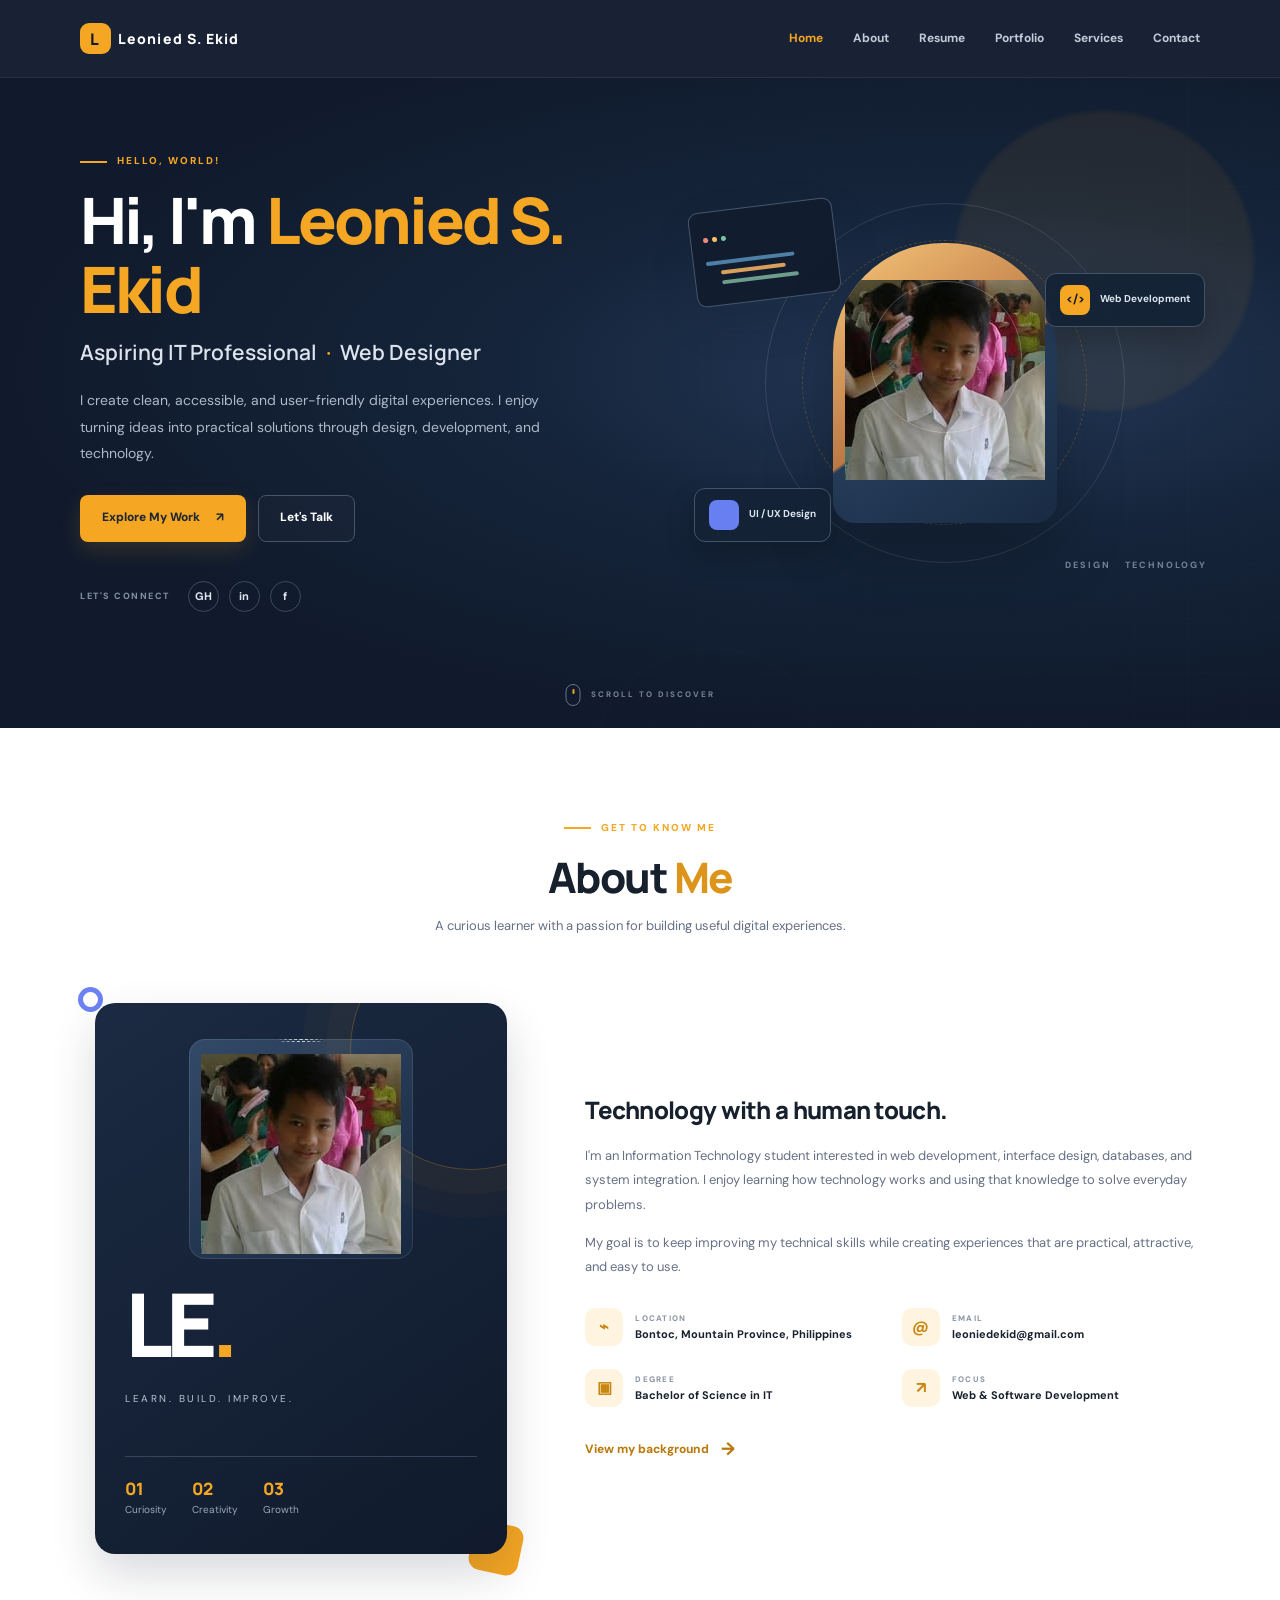
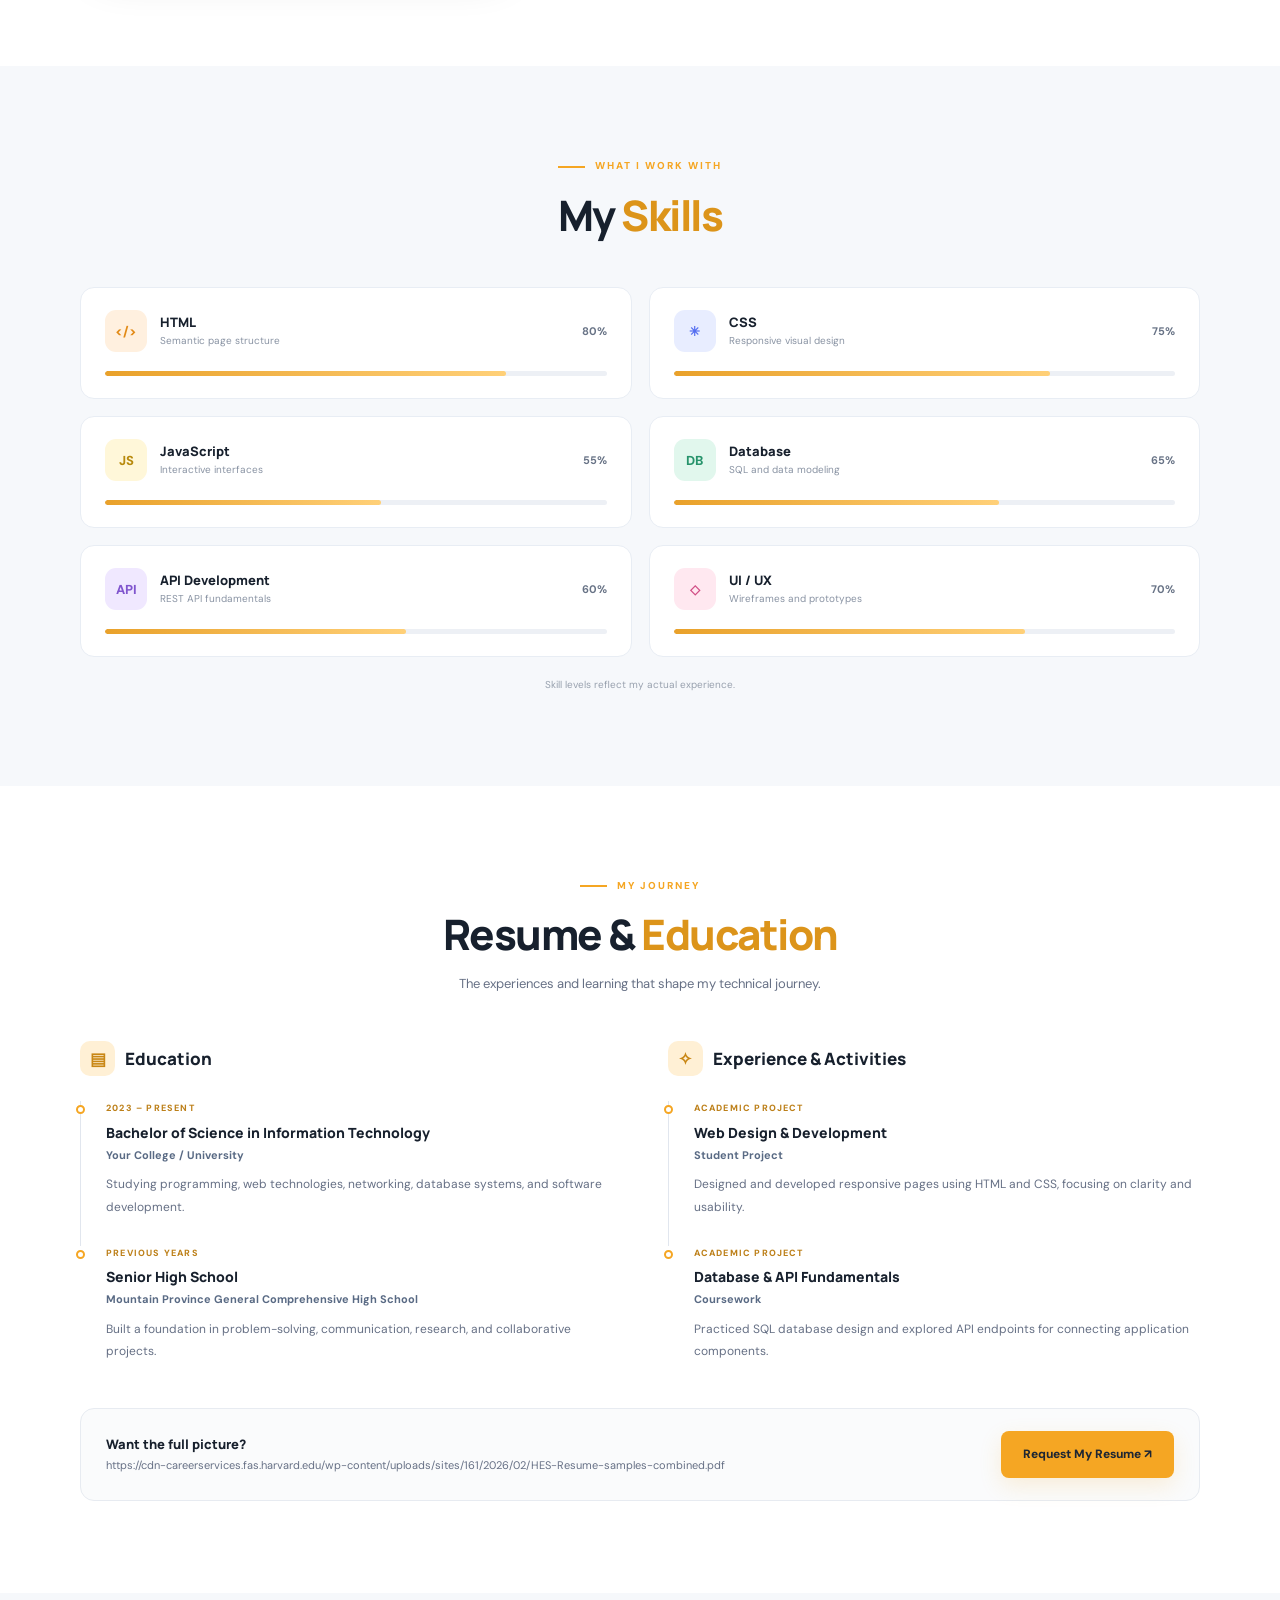
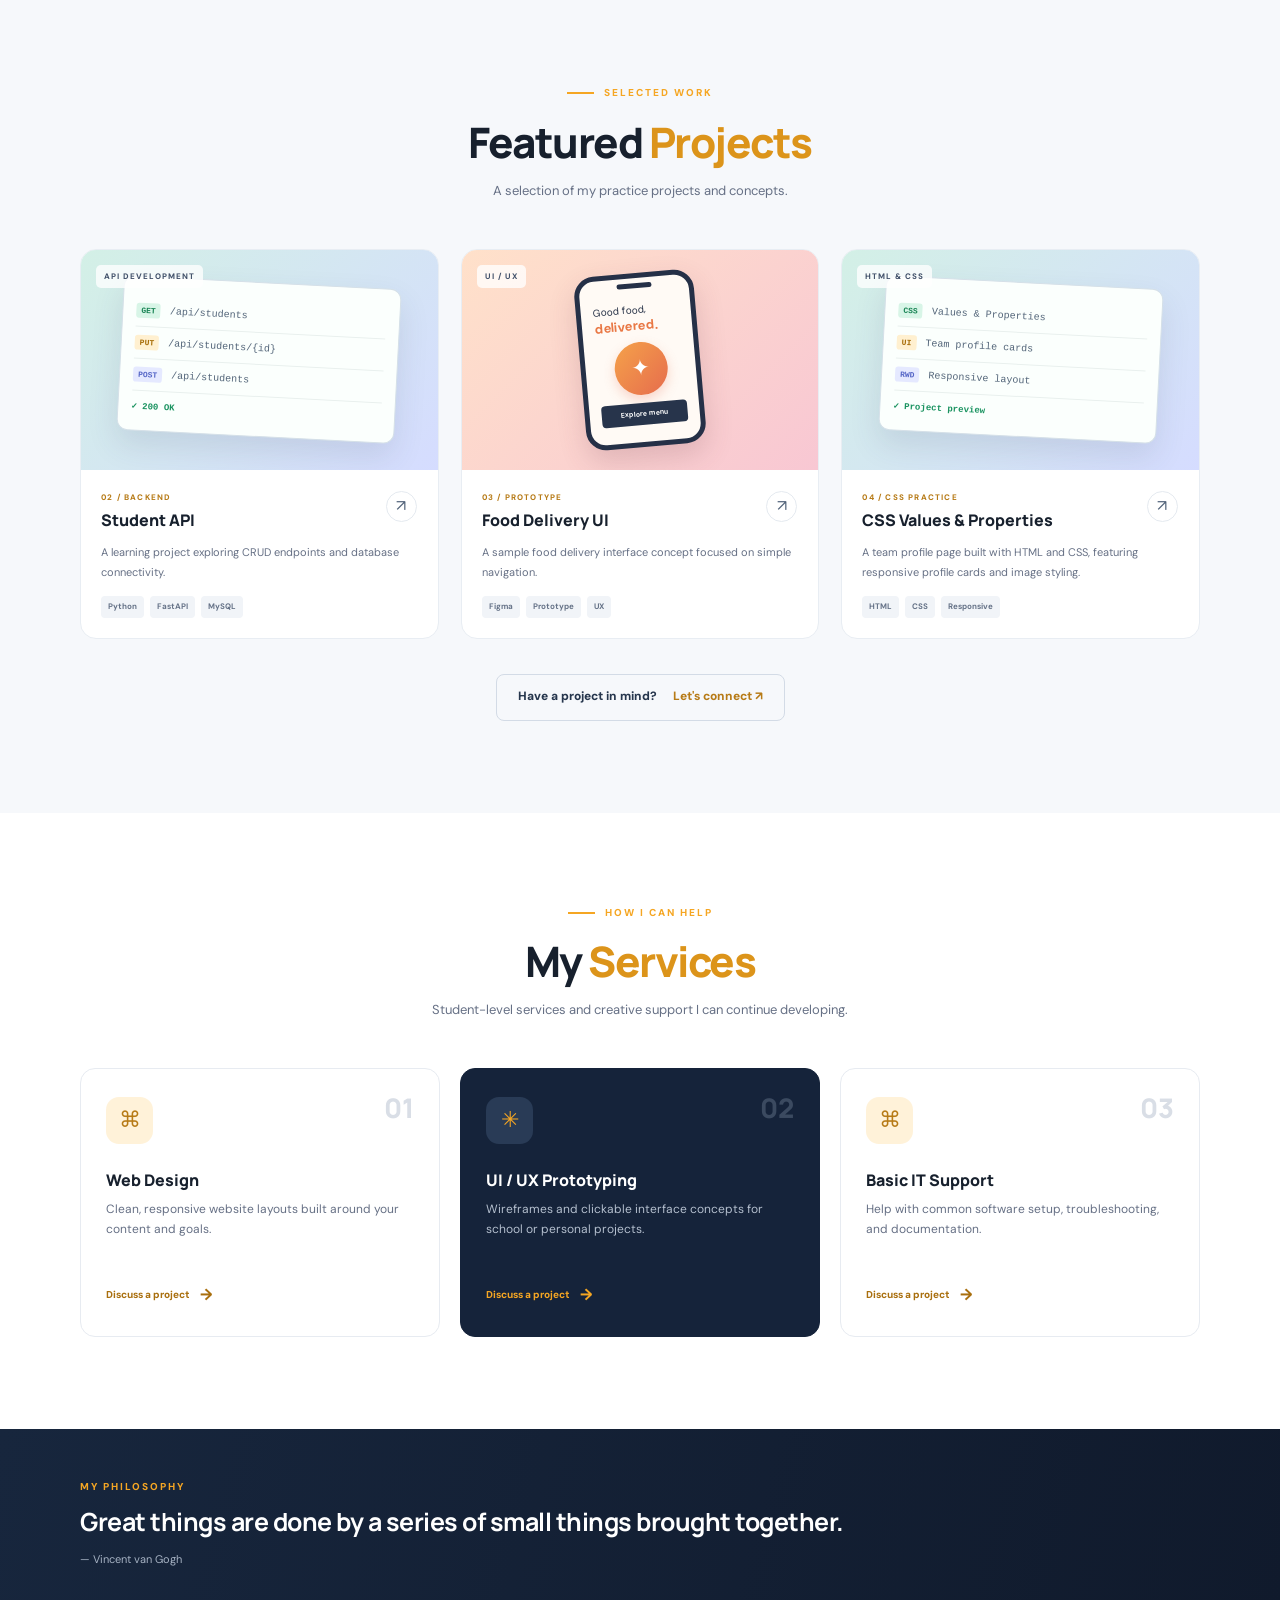
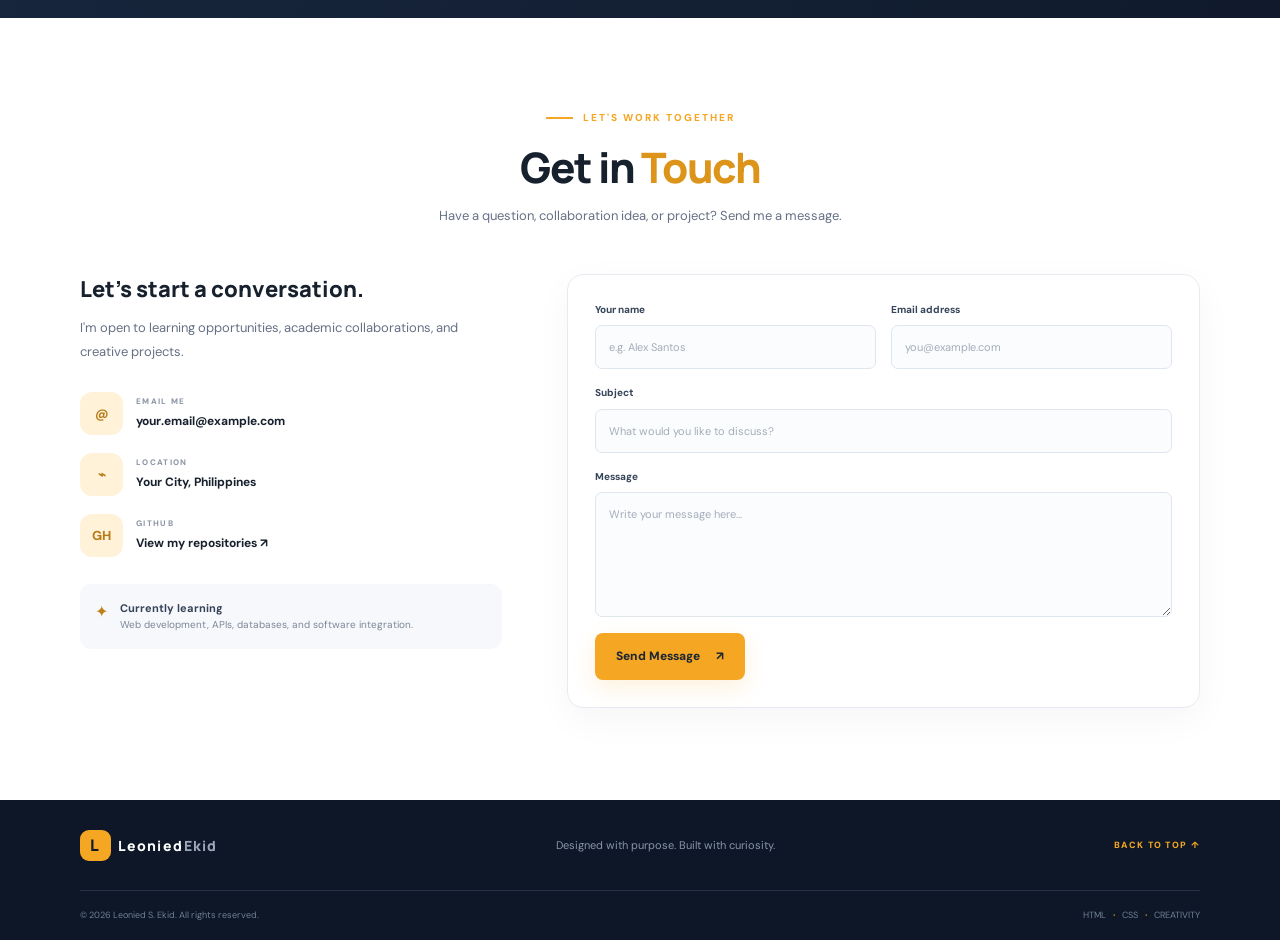
==== commit ad4a17a8: "Update index.html" ====
--- a/index.html
+++ b/index.html
@@ -94,7 +94,7 @@
         <div class="section-heading">
           <p class="eyebrow"><span class="eyebrow-line"></span> WHAT I WORK WITH</p>
           <h2>My <span>Skills</span></h2>
-          <p>A growing toolkit for building and supporting digital solutions.</p>
+         
         </div>
         <div class="skills-grid">
           <div class="skill-card"><div class="skill-top"><span class="skill-icon orange">&lt;/&gt;</span><div><h3>HTML</h3><p>Semantic page structure</p></div><strong>80%</strong></div><div class="progress"><span style="width:80%"></span></div></div>
@@ -104,7 +104,7 @@
           <div class="skill-card"><div class="skill-top"><span class="skill-icon purple">API</span><div><h3>API Development</h3><p>REST API fundamentals</p></div><strong>60%</strong></div><div class="progress"><span style="width:60%"></span></div></div>
           <div class="skill-card"><div class="skill-top"><span class="skill-icon pink">◇</span><div><h3>UI / UX</h3><p>Wireframes and prototypes</p></div><strong>70%</strong></div><div class="progress"><span style="width:70%"></span></div></div>
         </div>
-        <p class="skills-note">Skill levels are examples—edit the percentages to reflect your actual experience.</p>
+        <p class="skills-note">Skill levels reflect my actual experience.</p>
       </div>
     </section>
 
@@ -125,7 +125,7 @@
             <article class="timeline-item"><span class="timeline-dot"></span><p class="timeline-date">ACADEMIC PROJECT</p><h4>Database & API Fundamentals</h4><p class="timeline-place">Coursework</p><p class="muted">Practiced SQL database design and explored API endpoints for connecting application components.</p></article>
           </div>
         </div>
-        <div class="resume-download"><p><strong>Want the full picture?</strong><span>Add your resume PDF link here when it is ready.</span></p><a class="button button-primary" href="#contact">Request My Resume ↗</a></div>
+        <div class="resume-download"><p><strong>Want the full picture?</strong><span>https://cdn-careerservices.fas.harvard.edu/wp-content/uploads/sites/161/2026/02/HES-Resume-samples-combined.pdf</span></p><a class="button button-primary" href="#contact">Request My Resume ↗</a></div>
       </div>
     </section>
 
@@ -134,7 +134,7 @@
         <div class="section-heading">
           <p class="eyebrow"><span class="eyebrow-line"></span> SELECTED WORK</p>
           <h2>Featured <span>Projects</span></h2>
-          <p>A selection of practice projects and concepts. Replace these with your own work.</p>
+          <p>A selection of my practice projects and concepts.
         </div>
         <div class="project-grid">
           
@@ -178,7 +178,7 @@
     </section>
 
     <section class="quote-band">
-      <div class="container quote-content"><span class="quote-mark">“</span><div><p class="eyebrow">MY PHILOSOPHY</p><blockquote>Great things are done by a series of small things brought together.</blockquote><p class="quote-author">— Vincent van Gogh</p></div><span class="quote-spark">✳</span></div>
+      <div class="container quote-content"><div><p class="eyebrow">MY PHILOSOPHY</p><blockquote>Great things are done by a series of small things brought together.</blockquote><p class="quote-author">— Vincent van Gogh</p></div></div>
     </section>
 
     <section class="section section-light" id="contact">
@@ -200,7 +200,7 @@
             <label for="subject">Subject<input id="subject" name="Subject" type="text" placeholder="What would you like to discuss?" required></label>
             <label for="message">Message<textarea id="message" name="Message" rows="5" placeholder="Write your message here..." required></textarea></label>
             <button class="button button-primary submit-button" type="submit">Send Message <span>↗</span></button>
-            <p class="form-note">This sample form opens your default email app. Replace the placeholder email first.</p>
+            
           </form>
         </div>
       </div>
@@ -208,7 +208,7 @@
   </main>
 
   <footer class="site-footer">
-    <div class="container footer-main"><a class="brand" href="#home"><span class="brand-mark">Y</span> Leonied<span class="brand-light">Ekid</span></a><p>Designed with purpose. Built with curiosity.</p><a class="back-top" href="#top">BACK TO TOP ↑</a></div>
+    <div class="container footer-main"><a class="brand" href="#home"><span class="brand-mark">L</span> Leonied<span class="brand-light">Ekid</span></a><p>Designed with purpose. Built with curiosity.</p><a class="back-top" href="#top">BACK TO TOP ↑</a></div>
     <div class="container footer-bottom"><span>© 2026 Leonied S. Ekid. All rights reserved.</span><span>HTML <b>·</b> CSS <b>·</b> CREATIVITY</span></div>
   </footer>
 </body>
